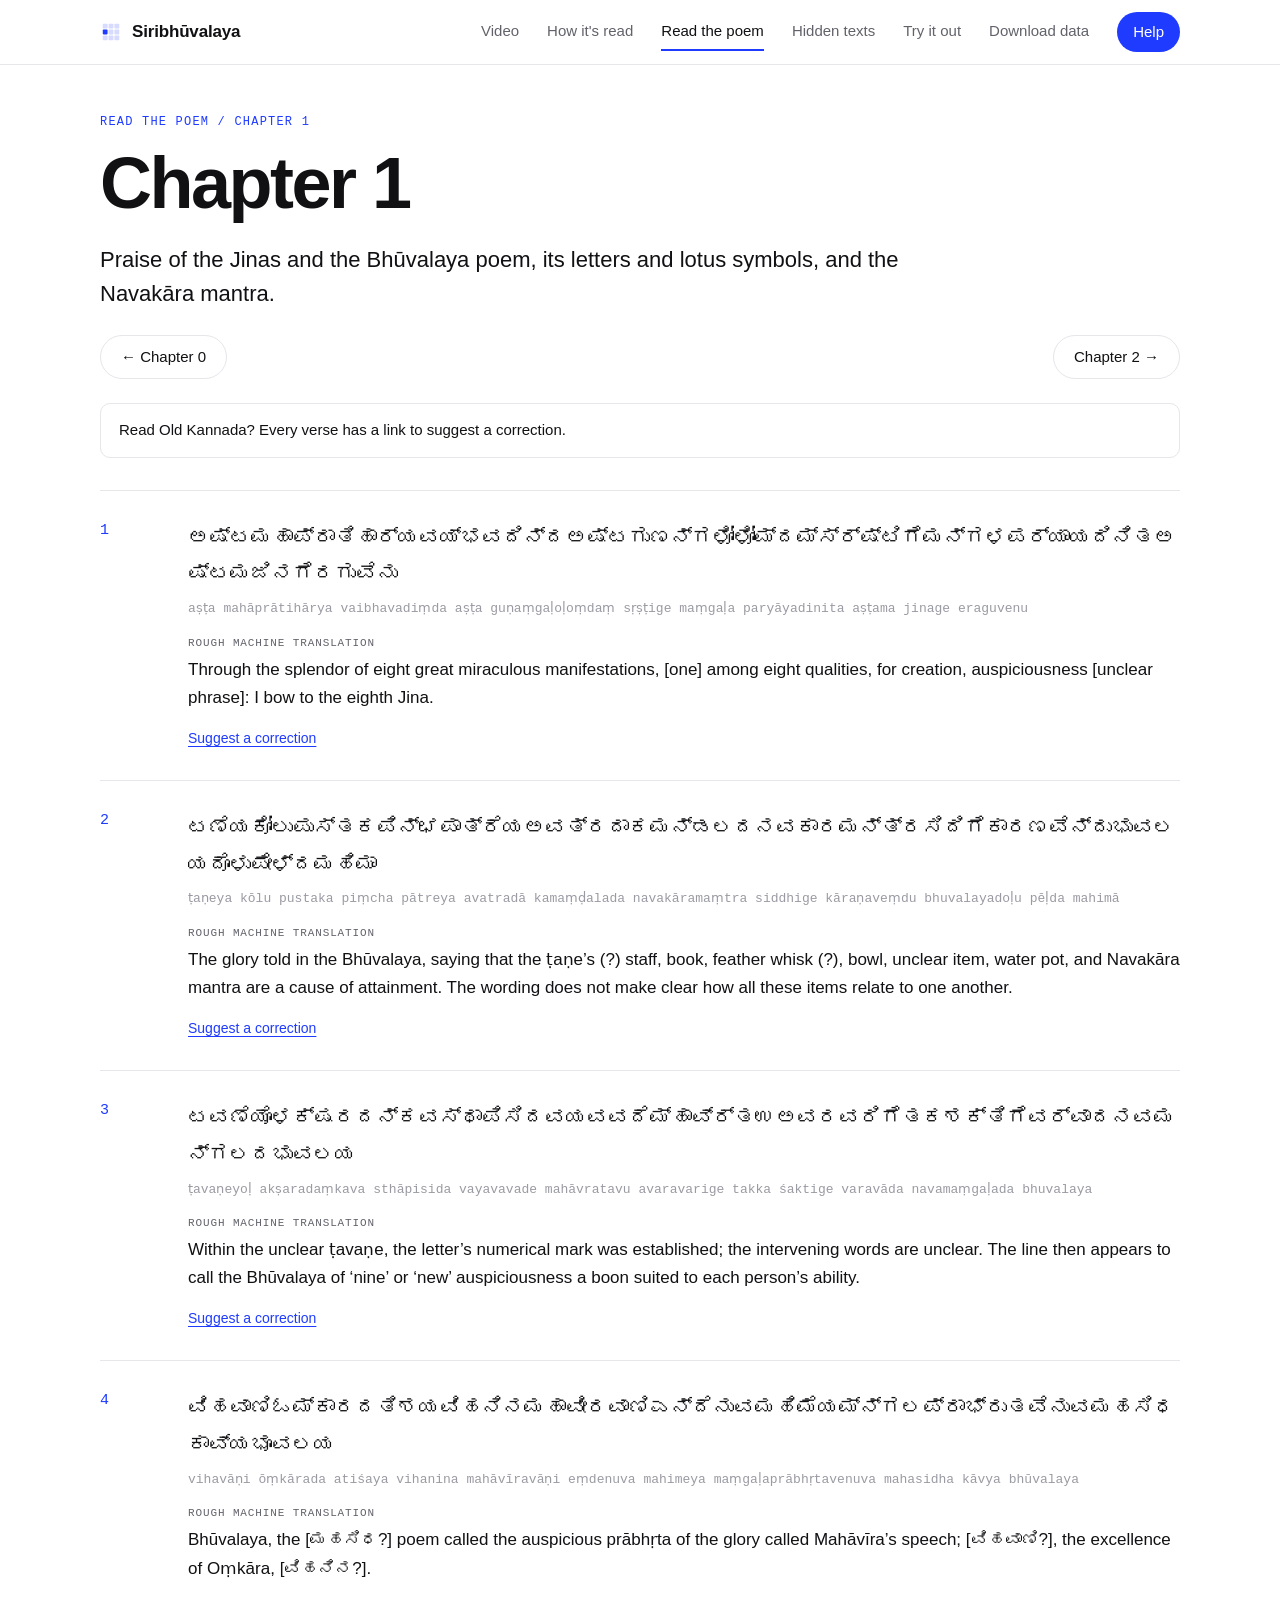
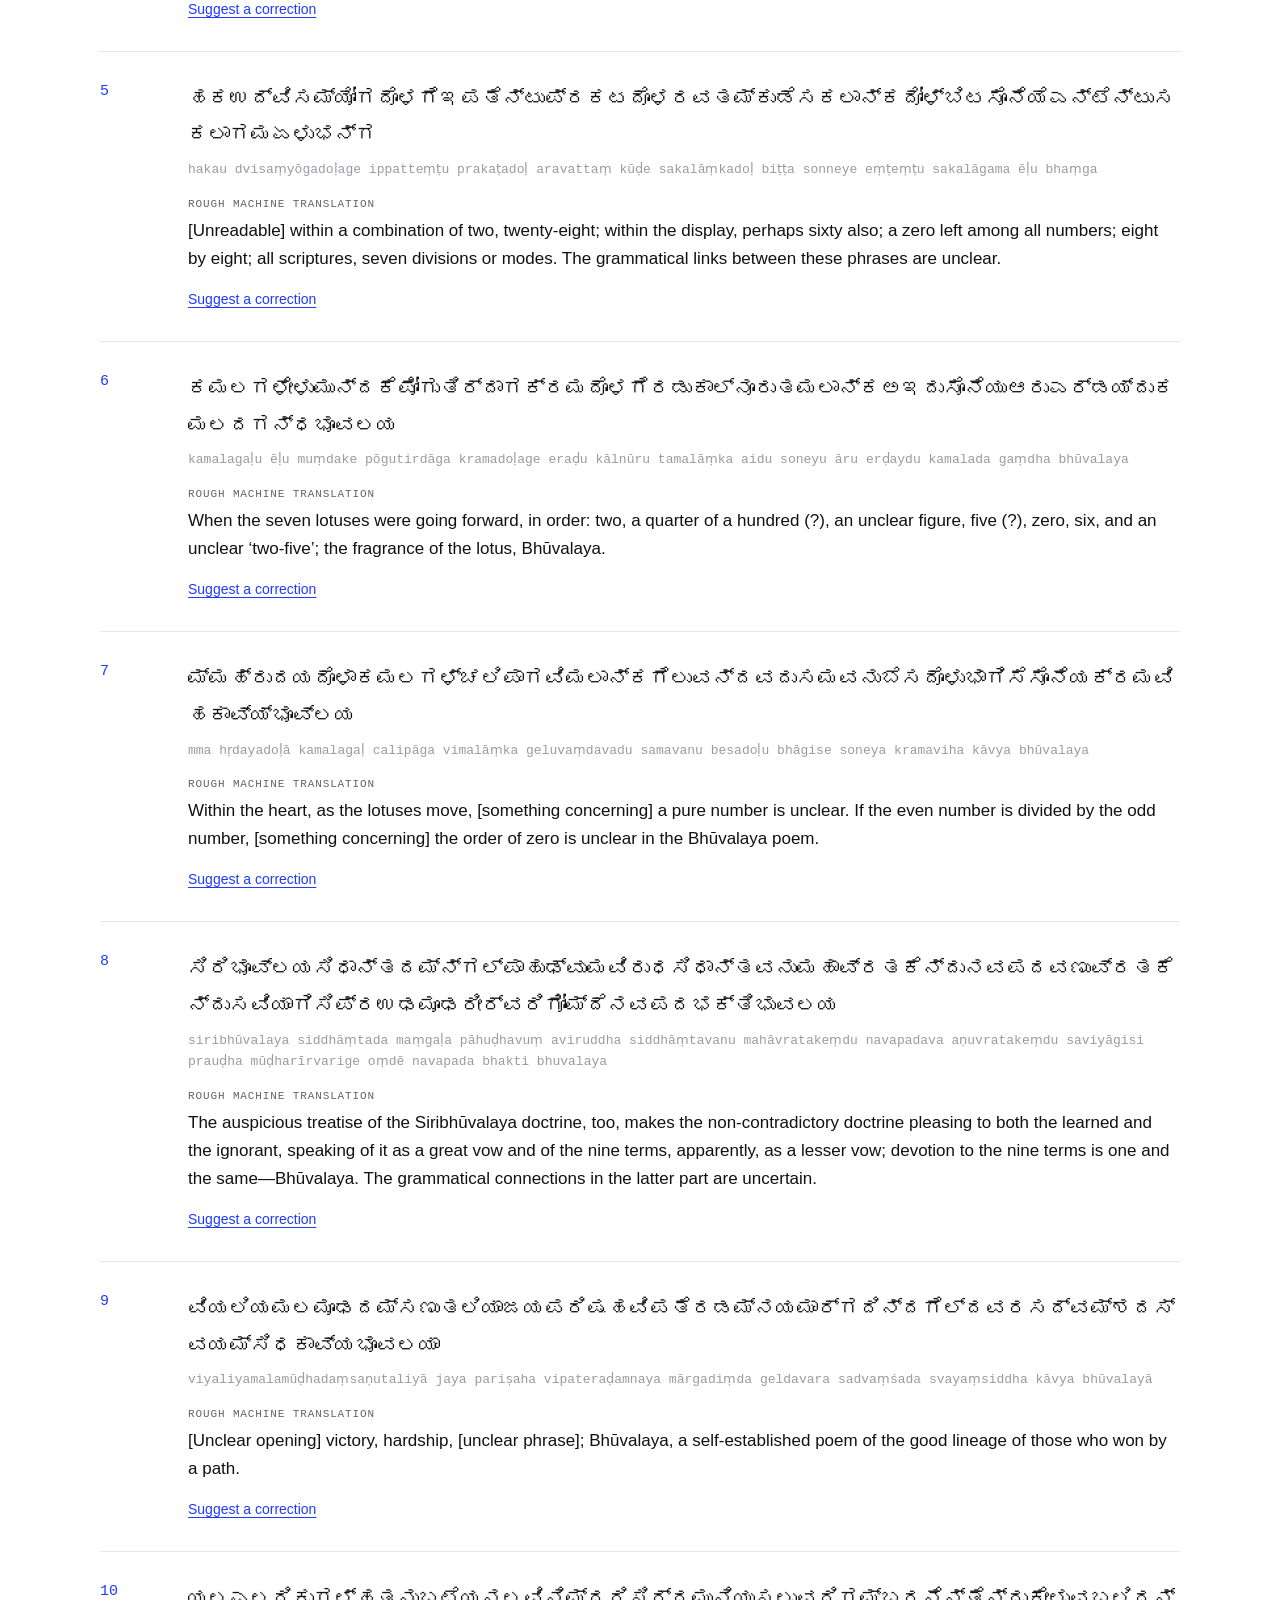
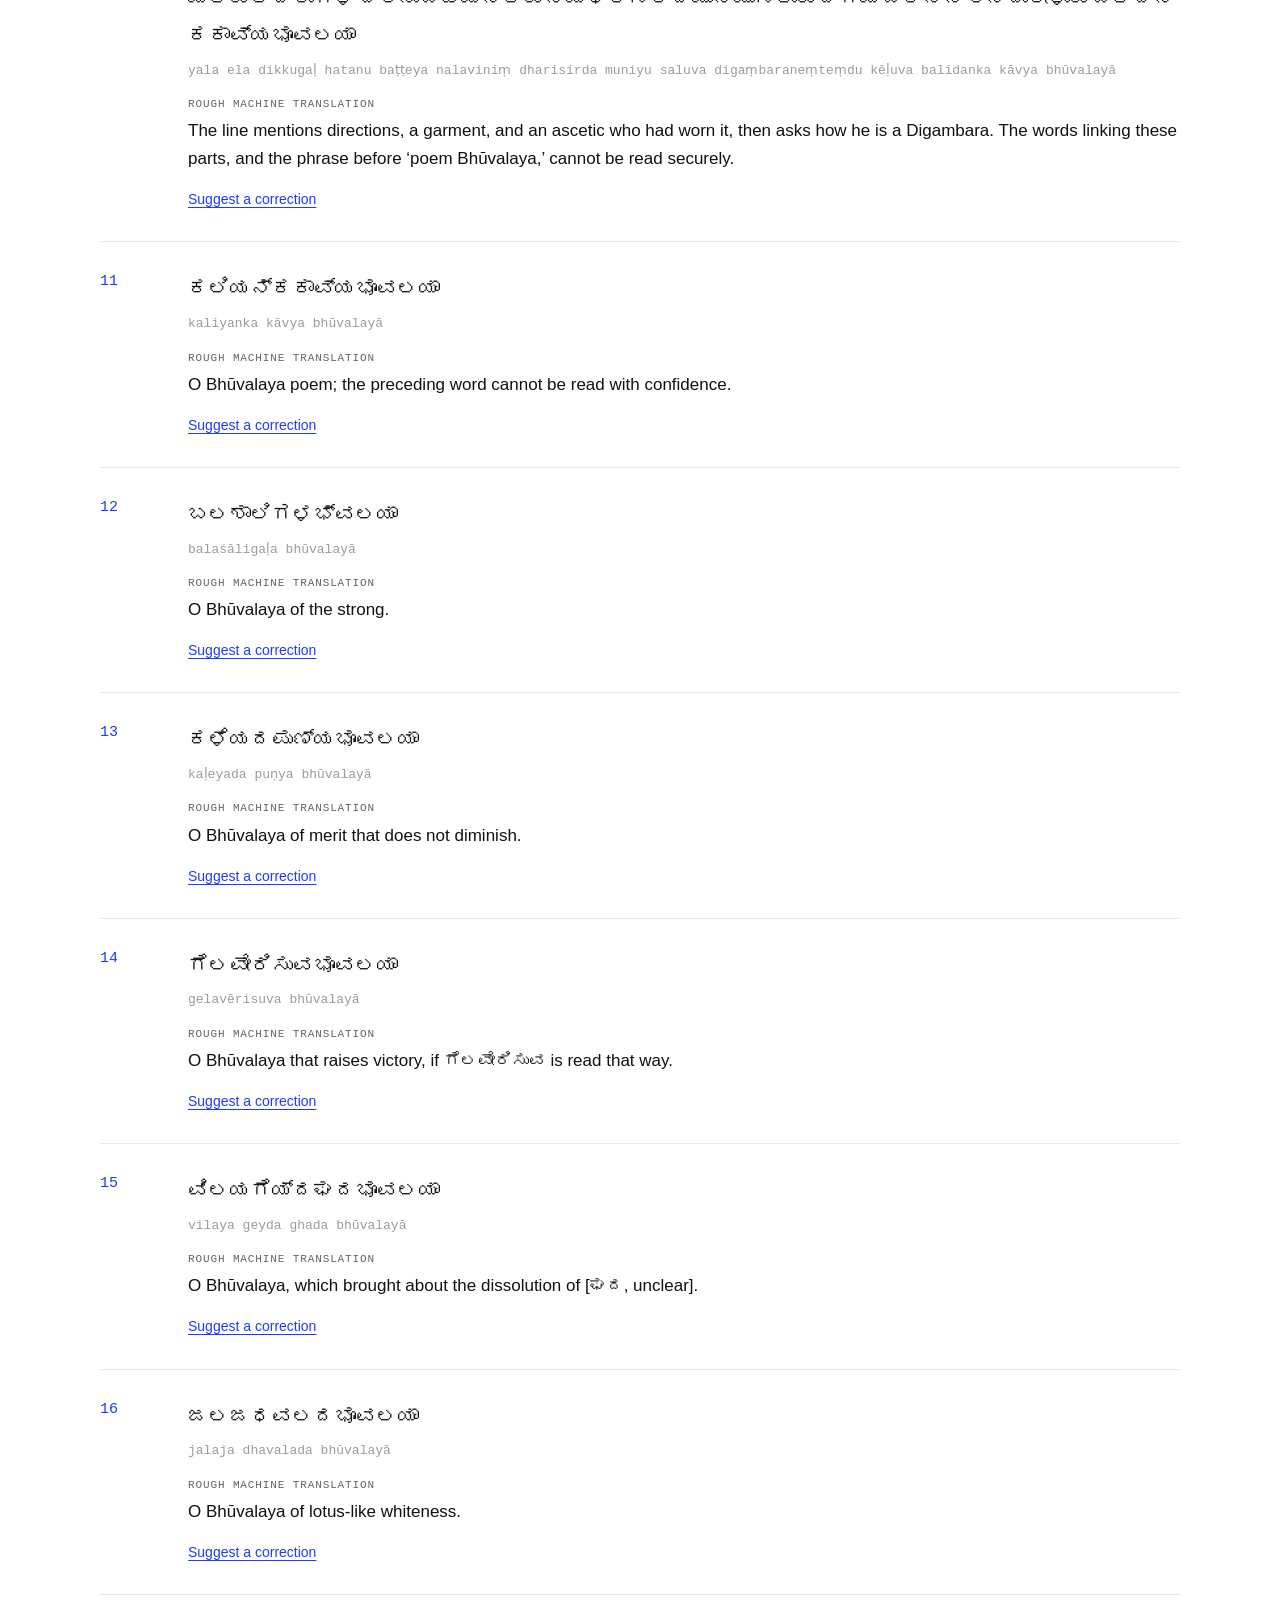
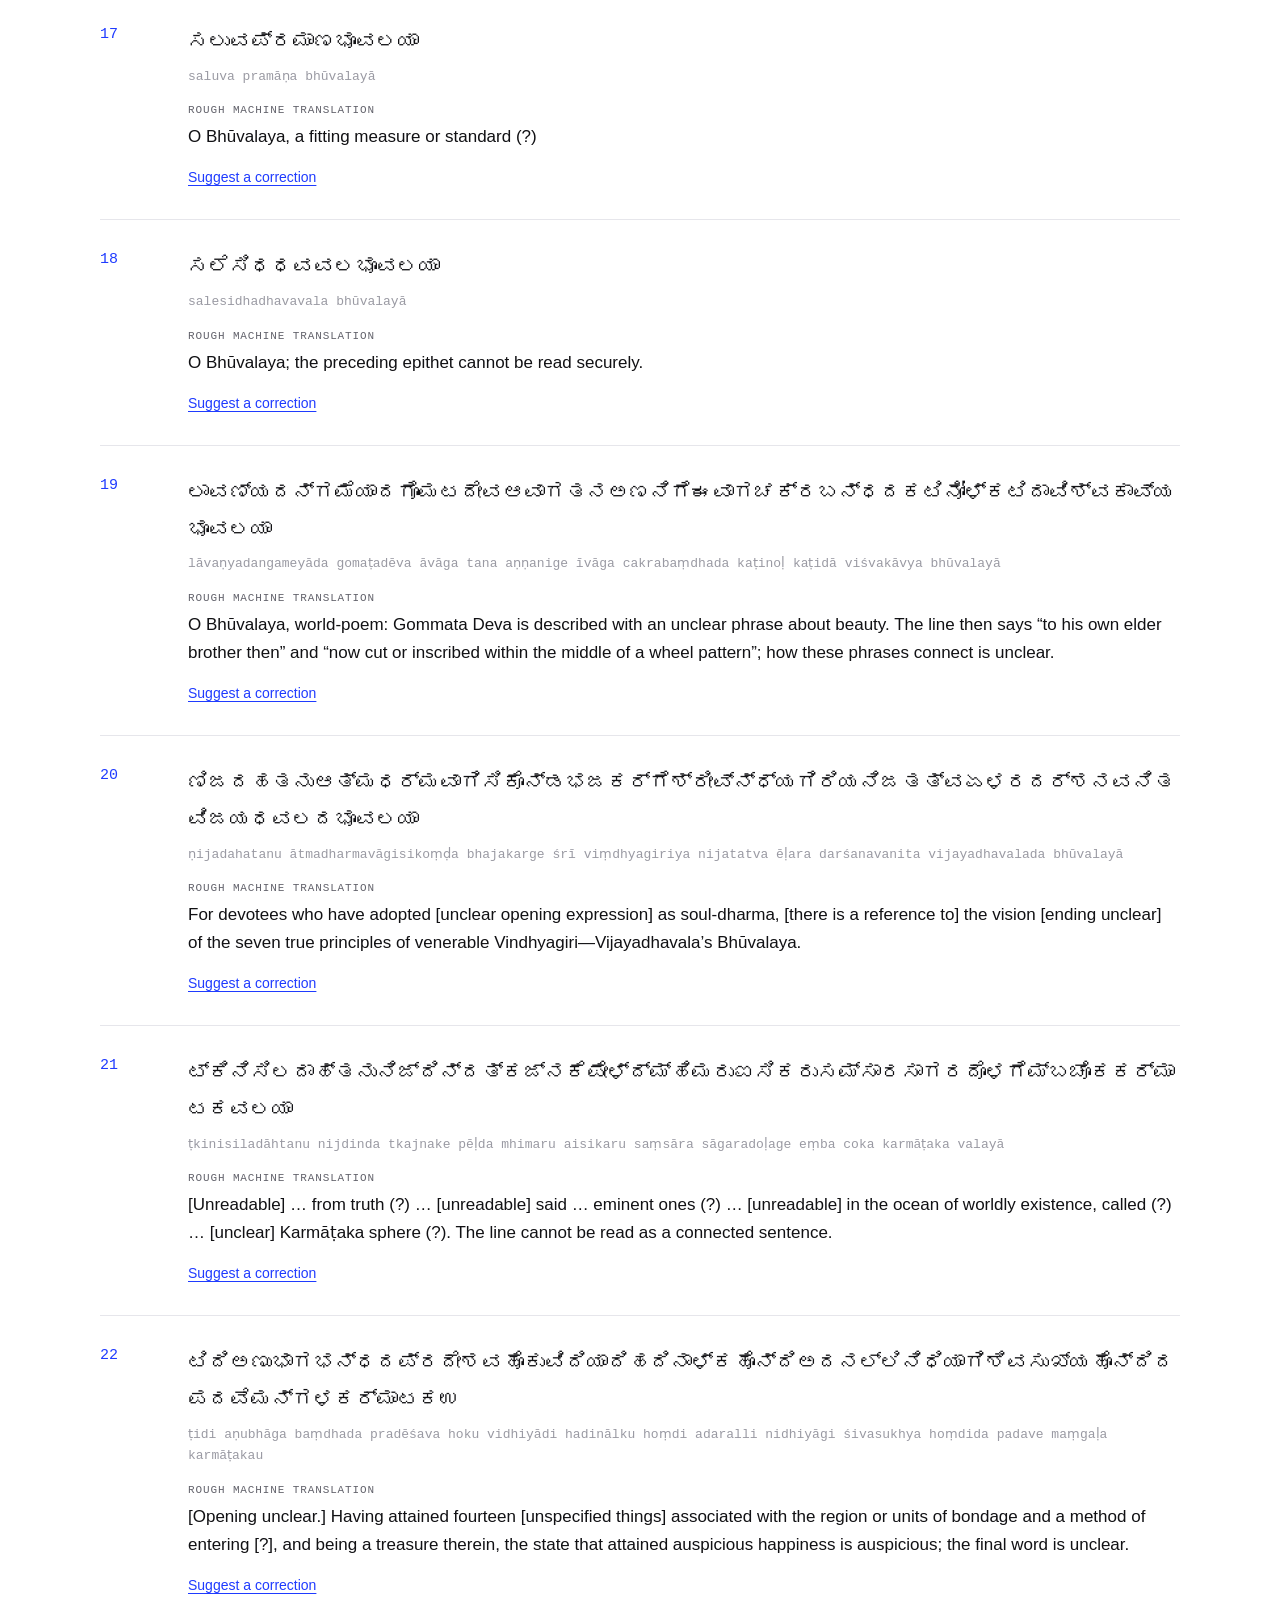
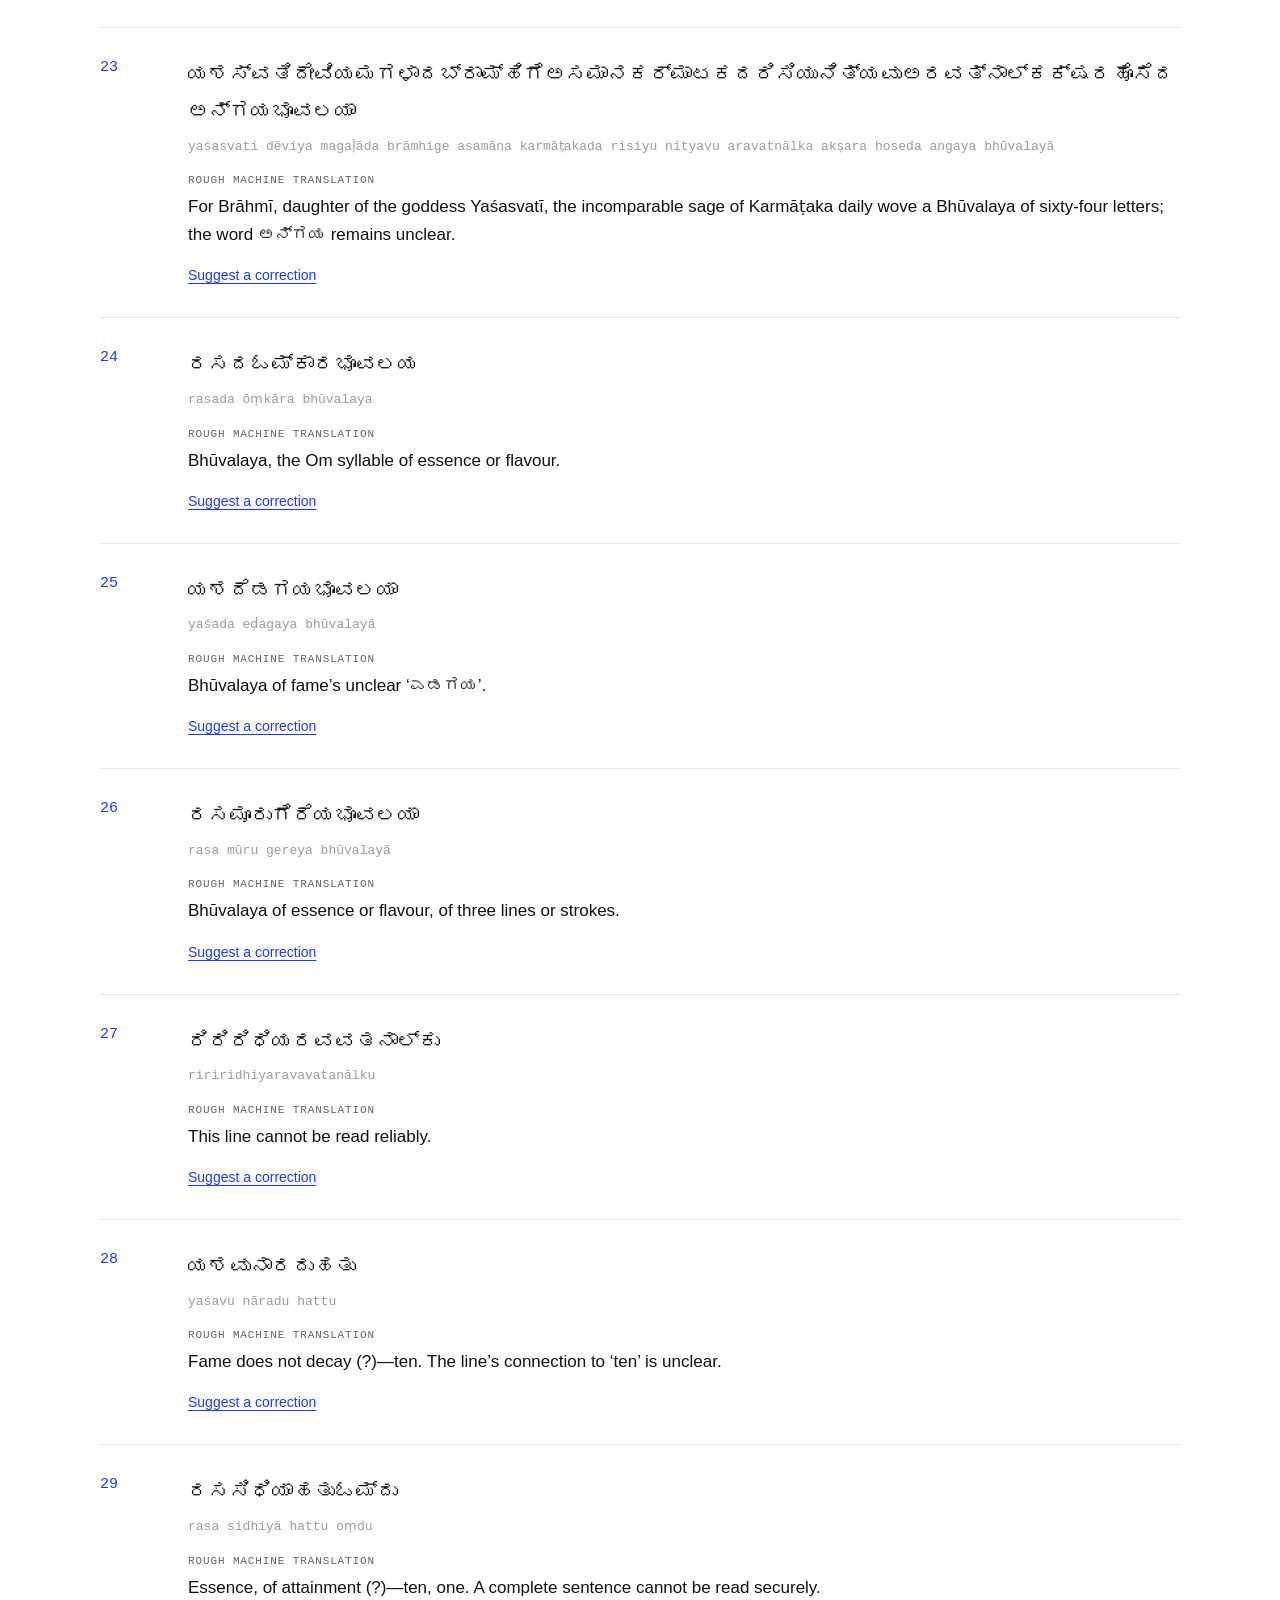
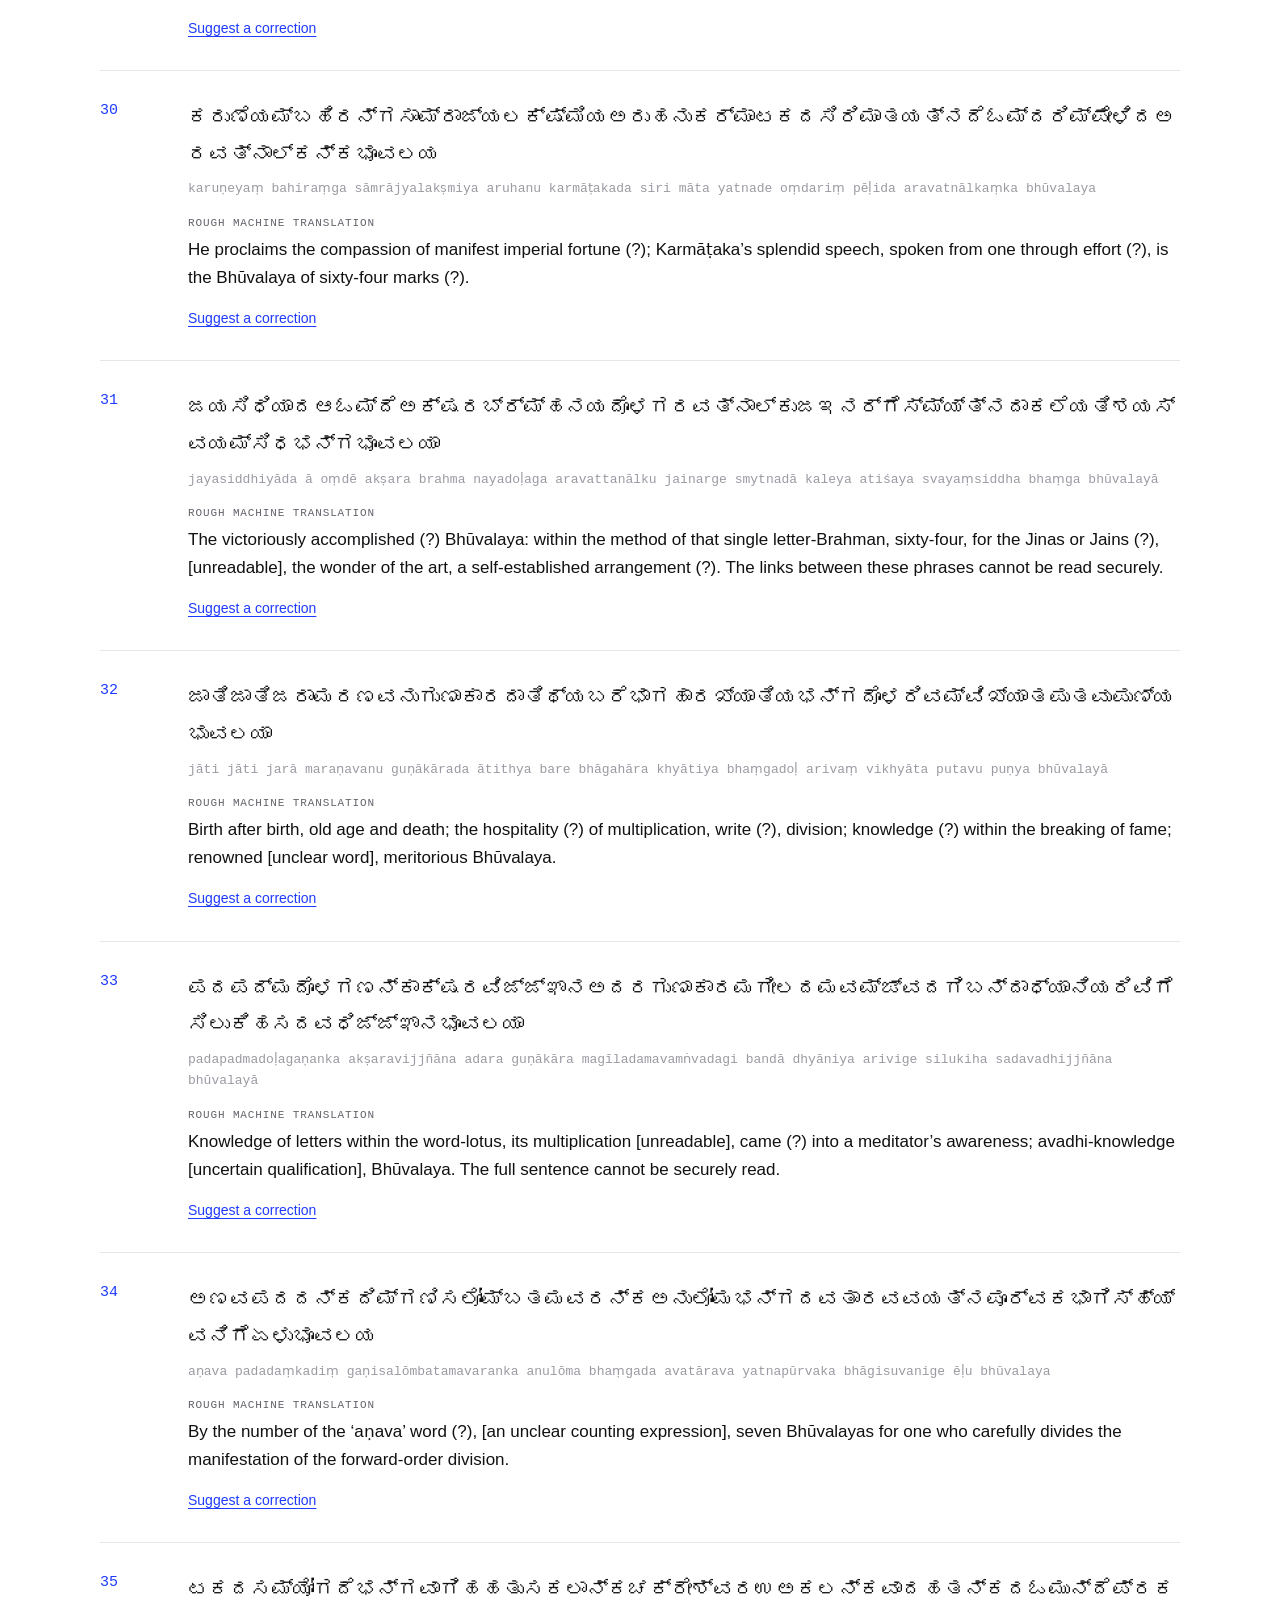
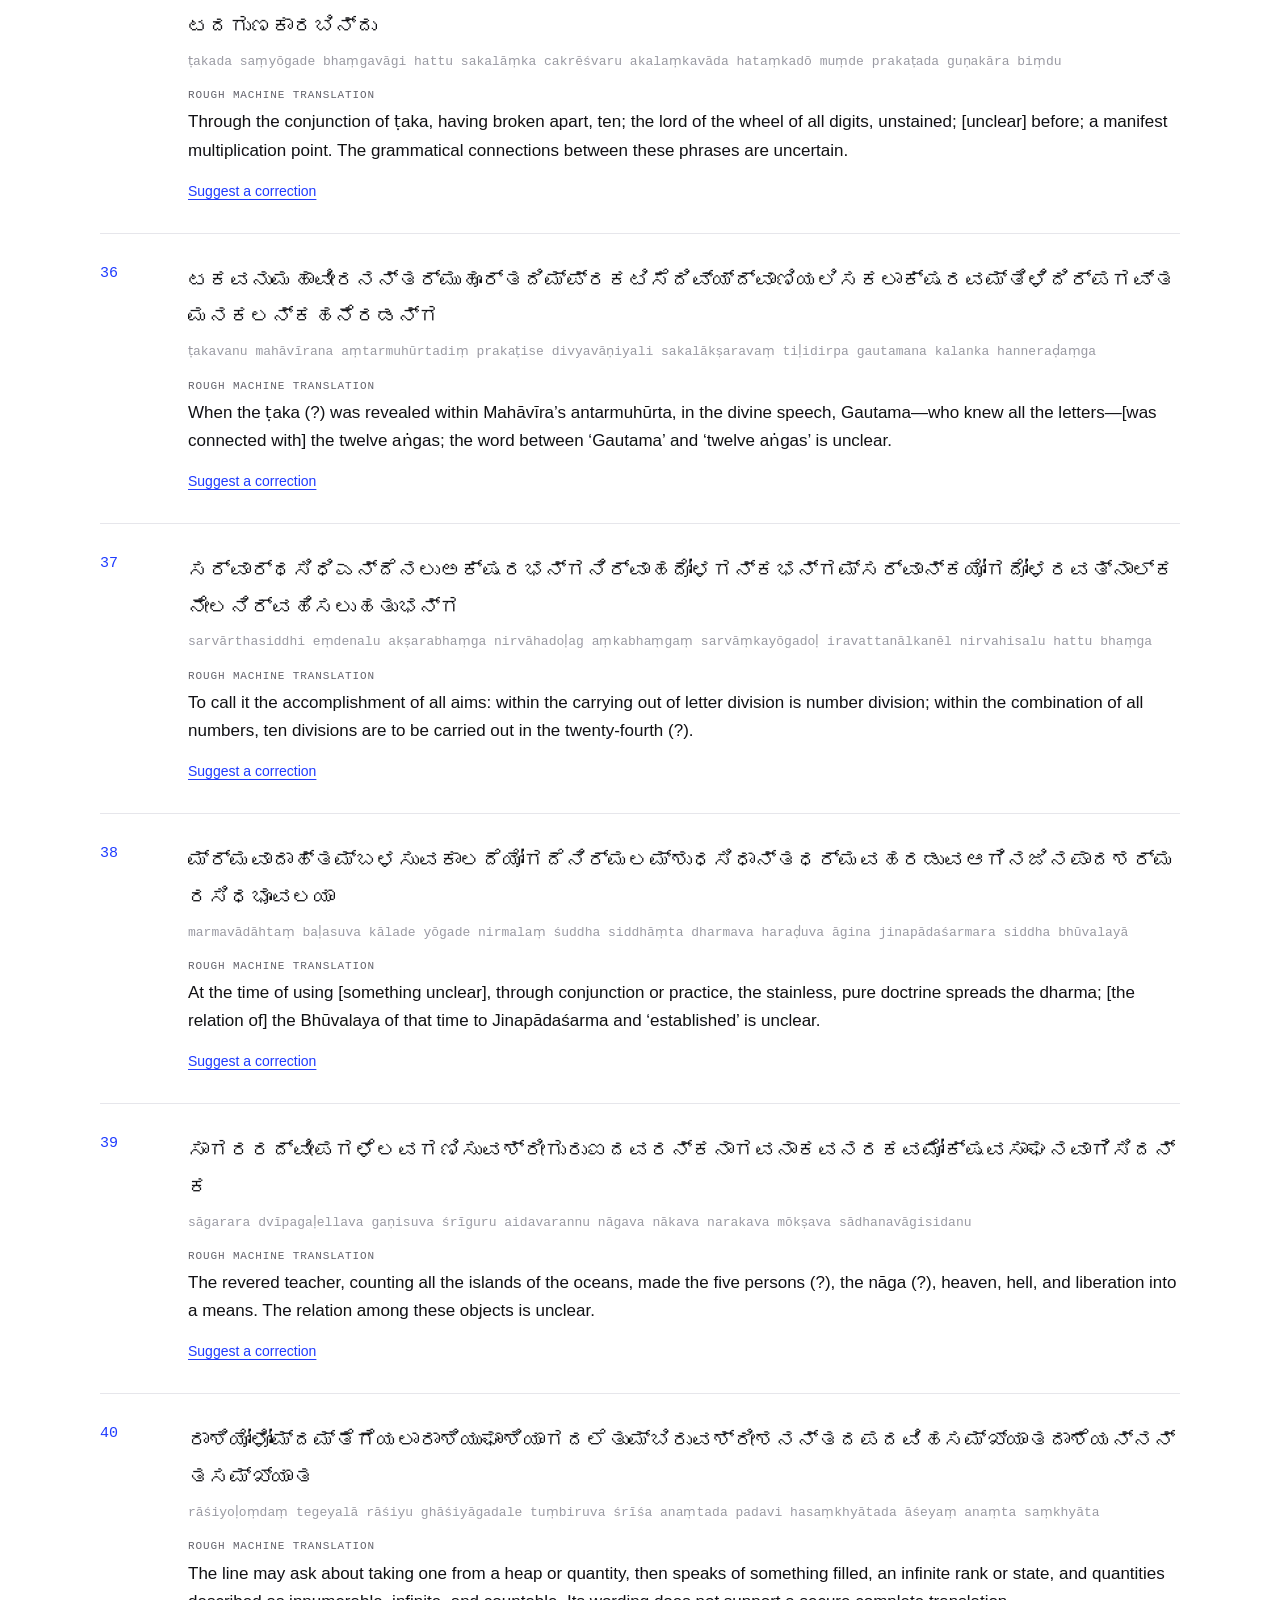
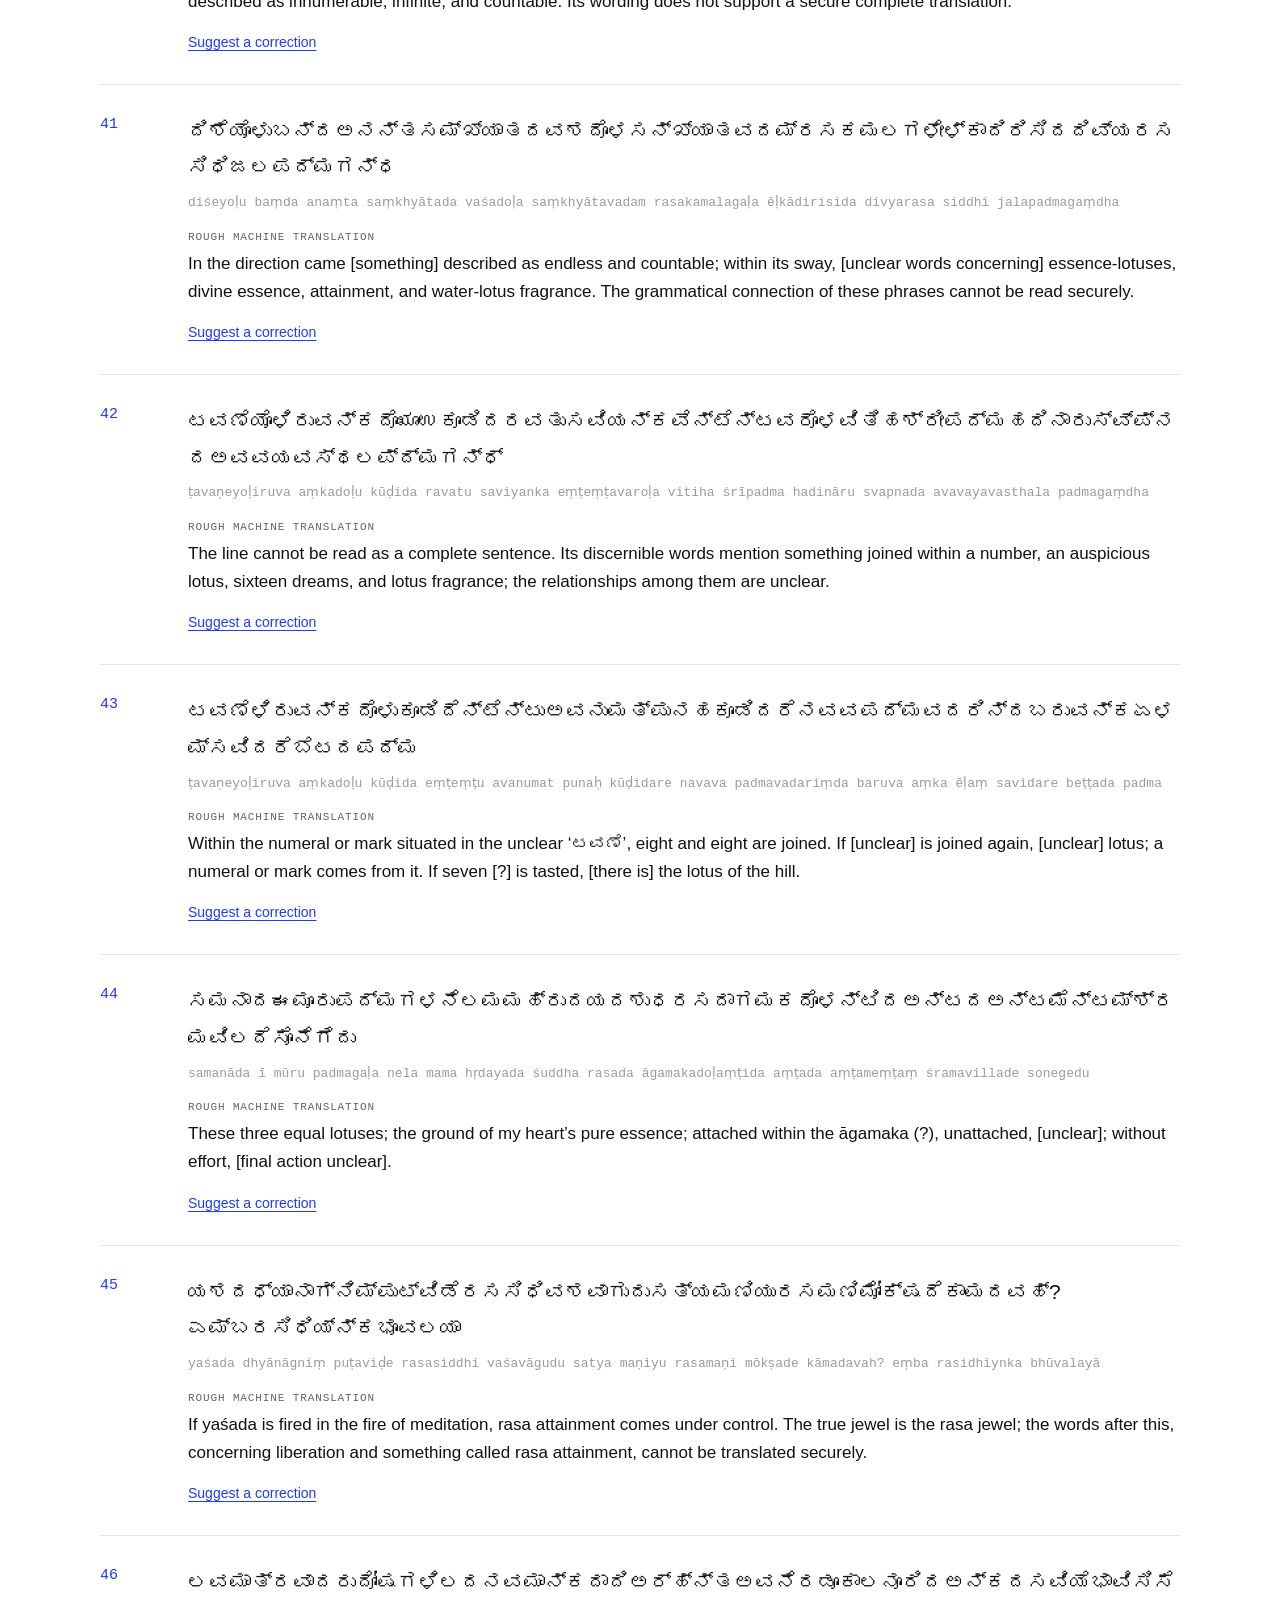
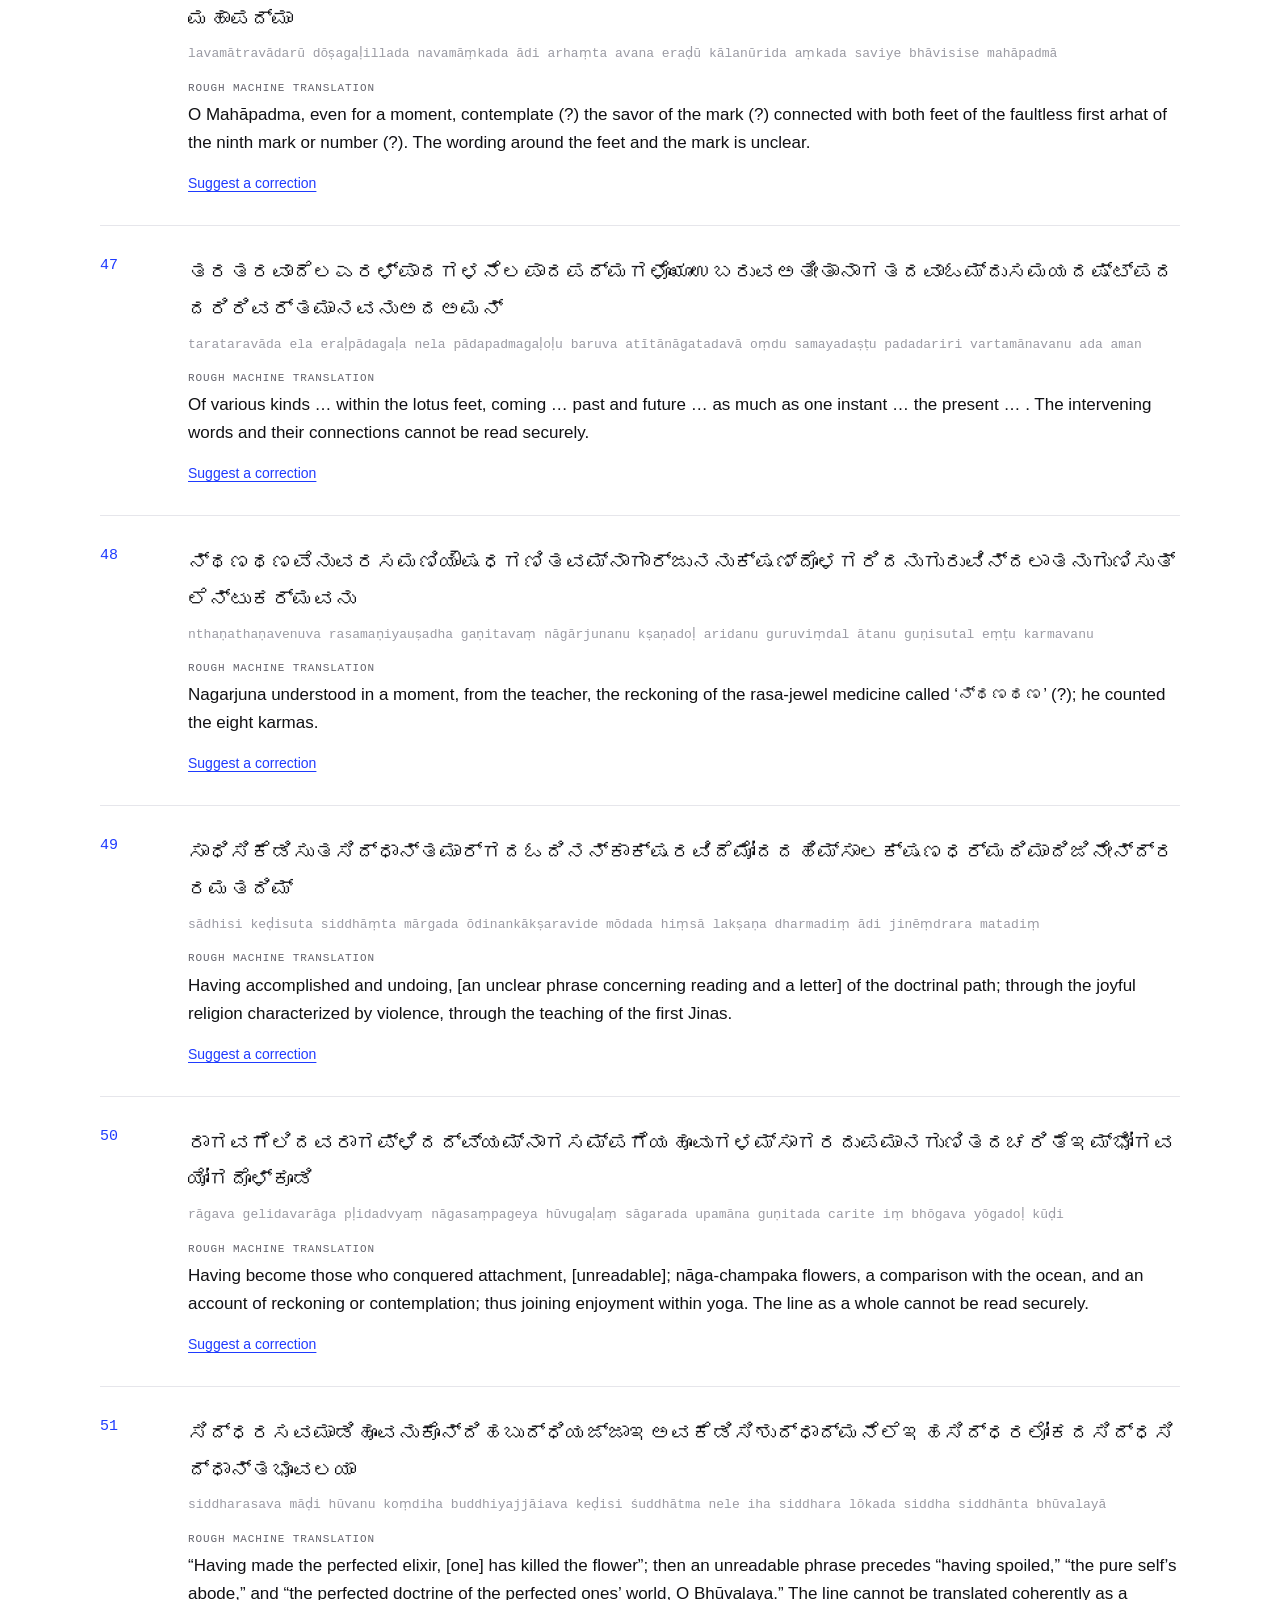
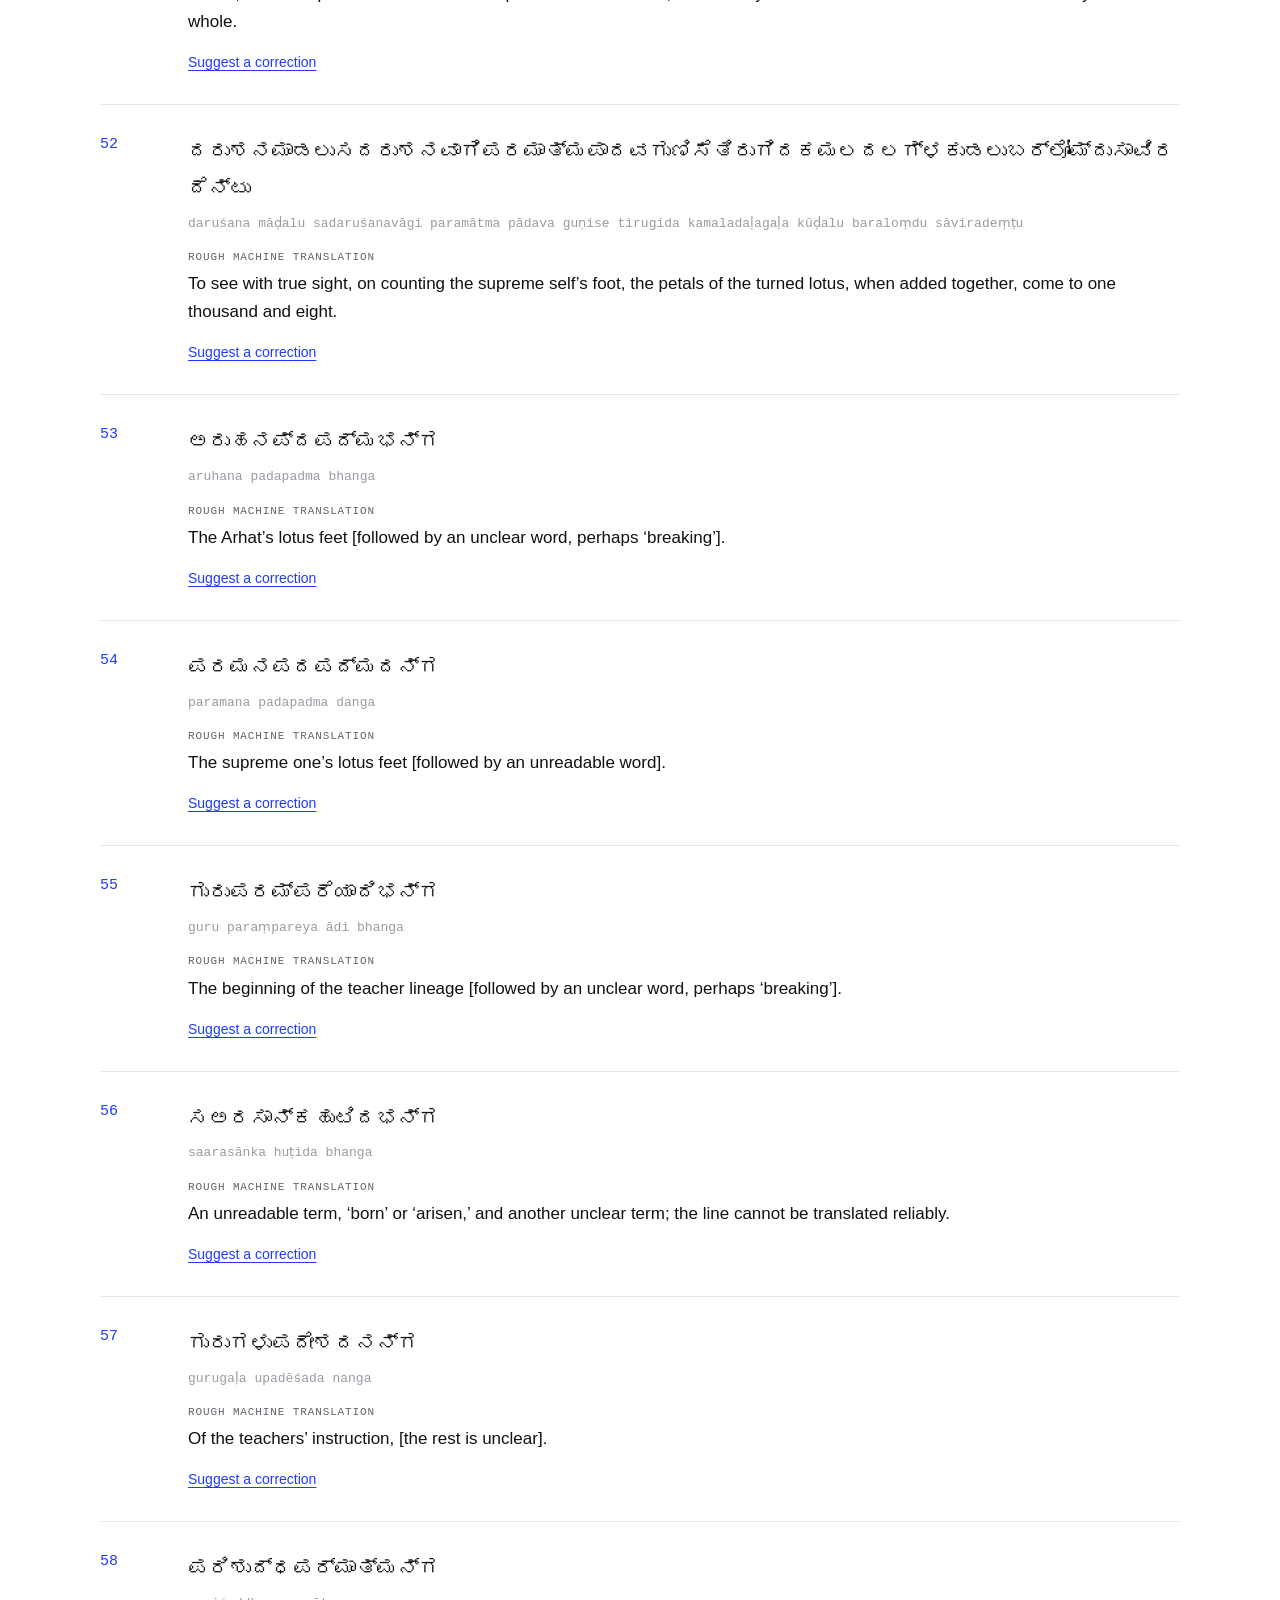
==== site/chapter.html @ bf457d1e "Site: YouTube channel and X links in footer Co-Authored-By: Claude Opus 5.5 <noreply@anthropic.com>" ====
<!doctype html>
<html lang="en">
<head>
<meta charset="utf-8"><meta http-equiv="Content-Security-Policy" content="default-src 'self'; script-src 'self' 'unsafe-inline' https://gc.zgo.at; style-src 'self' 'unsafe-inline' https://fonts.googleapis.com; font-src https://fonts.gstatic.com; img-src 'self' data: https://i.ytimg.com https://siribhoovalaya.goatcounter.com; media-src 'self'; frame-src https://www.youtube-nocookie.com; connect-src 'self' https://siribhoovalaya.goatcounter.com; object-src 'none'; base-uri 'self'; form-action 'none'"><meta name="referrer" content="strict-origin-when-cross-origin">
<meta name="viewport" content="width=device-width,initial-scale=1,viewport-fit=cover">
<title>Chapter · Siribhūvalaya</title>
<link rel="icon" href="favicon.svg" type="image/svg+xml"><link rel="icon" href="favicon.ico" sizes="any">
<link rel="stylesheet" href="https://fonts.googleapis.com/css2?family=Archivo:wght@400;500;600;700&family=IBM+Plex+Mono:wght@400;500&family=Noto+Sans+Kannada:wght@400;500;600&display=swap">
<link rel="stylesheet" href="style.css?v=6">
<style>
.top{padding-block:48px 24px}
.pager{display:flex;justify-content:space-between;gap:12px;margin-top:24px}
.signbar{display:flex;gap:12px;align-items:center;flex-wrap:wrap;padding:14px 18px;border:1px solid var(--line);border-radius:10px;margin:24px 0 8px;font-size:15px}
.signbar .btn{margin-left:auto}
.verses{border-top:1px solid var(--line)}
.v{display:grid;grid-template-columns:64px minmax(0,1fr);gap:24px;padding:28px 0;border-bottom:1px solid var(--line)}
.v .n{font-family:var(--mono);font-size:15px;color:var(--accent)}
.v .kn{font-size:21px;line-height:1.75;word-break:break-word}
.v .ro{font-family:var(--mono);font-size:13px;color:var(--faint);margin-top:6px;word-break:break-word}
.tr{margin-top:14px}
.tr .tag{font-family:var(--mono);font-size:11px;letter-spacing:.08em;text-transform:uppercase;color:var(--muted);display:block;margin-bottom:4px}
.tr.best{padding:14px 16px;background:var(--accent-soft);border-radius:8px}
.tr.best .tag{color:var(--accent)}
.sug{display:grid;gap:10px;margin-top:14px}
.s{display:grid;grid-template-columns:minmax(0,1fr) auto;gap:14px;align-items:start;padding:12px 14px;border:1px solid var(--line);border-radius:8px;font-size:15px}
.s .meta{font-family:var(--mono);font-size:12px;color:var(--muted);margin-top:6px}
.s .acts{display:flex;gap:6px;flex-wrap:wrap}
.s .btn{min-height:34px;padding:0 12px;font-size:13px}
.s .btn.on{background:var(--accent);color:var(--on-accent);border-color:var(--accent)}
.add{margin-top:12px}
.add textarea{width:100%;font:inherit;font-size:15px;padding:10px 12px;border:1px solid var(--line);border-radius:8px;background:var(--bg);color:var(--fg);min-height:84px;resize:vertical}
.add .row{display:flex;gap:8px;align-items:center;margin-top:8px;flex-wrap:wrap}
.add .msg{font-size:13px;color:var(--muted)}
.linkbtn{font:inherit;font-size:14px;color:var(--accent);background:none;border:0;padding:0;cursor:pointer;text-decoration:underline;text-underline-offset:3px}
@media (max-width:640px){.v{grid-template-columns:1fr;gap:6px}.s{grid-template-columns:1fr}}
</style>
</head>
<body>
<main>
  <div class="frame top">
    <p class="eyebrow"><a href="chapters.html" style="text-decoration:none">Read the poem</a> / Chapter <span id="crumb"></span></p>
    <h1 id="title">Chapter</h1>
    <p class="lede" id="summary" style="max-width:820px"></p>
    <div class="pager"><a class="btn" id="prev" href="#">← Chapter</a><a class="btn" id="next" href="#">Chapter →</a></div>
    <div class="signbar" id="signbar"></div>
  </div>
  <div class="frame"><div class="verses" id="verses"><p class="muted" style="padding-top:24px">Loading verses…</p></div></div>
</main>
<script src="layout.js?v=8"></script>
<script>
const c = Math.min(59, Math.max(1, parseInt(new URLSearchParams(location.search).get('c'), 10) || 1));
const FILE = c <= 8 ? '1_8' : c <= 20 ? '9_20' : c <= 33 ? '21_33' : c <= 46 ? '34_46' : '47_59';
const $ = id => document.getElementById(id);
document.title = 'Chapter ' + c + ' · Siribhūvalaya';
$('title').textContent = 'Chapter ' + c; $('crumb').textContent = c;
$('prev').href = 'chapter.html?c=' + (c - 1); $('prev').textContent = '← Chapter ' + (c - 1);
$('next').href = 'chapter.html?c=' + (c + 1); $('next').textContent = 'Chapter ' + (c + 1) + ' →';
if (c === 1) $('prev').hidden = true; if (c === 59) $('next').hidden = true;
fetch('data/chapters.json').then(r => r.json()).then(C => { $('summary').textContent = C[c - 1].s; });

// Corrections are suggested as GitHub issues (a form with the chapter, verse and current text filled in).
const REPO = window.SITE_REPO || 'https://github.com/snrahulsn/siribhoovalaya';
const issue = v => REPO + '/issues/new?' + new URLSearchParams({template: 'correction.yml', title: `Correction: chapter ${c}, verse ${v.n}`,
  where: `${c}.${v.n}`, current: [v.kannada, v.restored || v.words, v.translation].filter(Boolean).join('\n\n').slice(0, 3000)}).toString();
$('signbar').innerHTML = `<span>Read Old Kannada? Every verse has a link to suggest a correction.</span>`;
function render(VERSES) {
  const box = $('verses'); box.textContent = '';
  VERSES.forEach(v => {
    const d = document.createElement('article'); d.className = 'v'; d.id = 'v' + v.n;
    d.innerHTML = `<div class="n"><a href="#v${v.n}" title="Link to this verse" style="text-decoration:none">${v.n}</a></div><div>
      <div class="kn"></div><div class="ro"></div>
      <div class="tr"><span class="tag">Rough machine translation</span><div class="mt"></div></div>
      <div class="add"><a class="linkbtn" target="_blank" rel="noopener">Suggest a correction</a></div></div>`;
    d.querySelector('.kn').textContent = v.kannada || ''; d.querySelector('.ro').textContent = v.restored || v.words || '';
    d.querySelector('.mt').textContent = v.translation || '';
    d.querySelector('.add a').href = issue(v);
    if (v.corrected_by && v.corrected_by.length) { const c = document.createElement('span'); c.className = 'small muted'; c.textContent = ' · Corrected by ' + v.corrected_by.map(u => '@' + u).join(', '); d.querySelector('.add').appendChild(c); }
    box.appendChild(d);
  });
  if (location.hash) { const t = document.getElementById(decodeURIComponent(location.hash.slice(1))); if (t) t.scrollIntoView(); }
}
fetch('data/verses_' + FILE + '.json').then(r => r.json()).then(V => render(V.filter(v => v.chapter === c)));
</script>
</body>
</html>
---- site/style.css ----
/* Siribhūvalaya — one quiet archival system: white page, ink text, one blue; a 12-column frame of 1120px */
:root{
  --bg:#ffffff; --fg:#111114; --muted:#62626b; --faint:#9a9aa3; --line:#e6e6eb; --tile:#f4f4f7;
  --accent:#1f3bff; --accent-soft:#eaedff; --on-accent:#ffffff;
  --sans:"Archivo","Helvetica Neue",Arial,sans-serif; --mono:"IBM Plex Mono",ui-monospace,Menlo,monospace; --kn:"Noto Sans Kannada","Archivo",sans-serif;
  --w:1120px; --gut:max(20px,env(safe-area-inset-left,0px));
}
@media (prefers-color-scheme:dark){:root:not([data-theme="light"]){--bg:#0f0f12;--fg:#ececf0;--muted:#a2a2ac;--faint:#6f6f78;--line:#25252c;--tile:#18181d;--accent:#8396ff;--accent-soft:#1c2148;--on-accent:#0f0f12;color-scheme:dark}}
:root[data-theme="dark"]{--bg:#0f0f12;--fg:#ececf0;--muted:#a2a2ac;--faint:#6f6f78;--line:#25252c;--tile:#18181d;--accent:#8396ff;--accent-soft:#1c2148;--on-accent:#0f0f12;color-scheme:dark}

*{box-sizing:border-box}
html{scroll-behavior:smooth}
body{margin:0;background:var(--bg);color:var(--fg);font-family:var(--sans);font-size:17px;line-height:1.65;-webkit-font-smoothing:antialiased}
a{color:var(--accent);text-underline-offset:3px}
img,video{max-width:100%;display:block}
.frame{max-width:var(--w);margin:0 auto;padding-left:var(--gut);padding-right:max(20px,env(safe-area-inset-right,0px))}

/* header */
.site-head{position:sticky;top:env(safe-area-inset-top,0px);z-index:10;background:var(--bg);border-bottom:1px solid var(--line)}
.site-head .frame{display:flex;align-items:center;justify-content:space-between;gap:24px;height:64px}
.logo{display:flex;align-items:center;gap:10px;color:var(--fg);text-decoration:none;font-weight:700;font-size:17px;letter-spacing:-.01em}
.logo img{width:22px;height:22px}
.site-nav{display:flex;gap:28px;font-size:15px}
.site-nav a{white-space:nowrap;color:var(--muted);text-decoration:none;padding:6px 0;border-bottom:2px solid transparent}
.site-nav a:hover{color:var(--fg)}
.site-nav a[aria-current="page"]{color:var(--fg);border-bottom-color:var(--accent)}
.site-nav{align-items:center}
.site-nav a.nav-cta{color:var(--on-accent);background:var(--accent);border:0;border-radius:999px;padding:8px 16px;font-weight:500}
.site-nav a.nav-cta:hover{color:var(--on-accent);opacity:.9}
@media (max-width:900px){.site-head .frame{height:auto;flex-wrap:wrap;padding-block:12px}.site-nav{gap:18px;font-size:14px;flex-wrap:wrap}}

/* type */
.eyebrow{font-family:var(--mono);font-size:12px;letter-spacing:.1em;text-transform:uppercase;color:var(--accent);margin:0 0 14px}
h1{font-size:clamp(40px,6vw,72px);line-height:1;letter-spacing:-.035em;font-weight:700;margin:0 0 24px}
h2{font-size:clamp(26px,3vw,34px);line-height:1.15;letter-spacing:-.02em;font-weight:600;margin:0 0 16px;text-wrap:balance}
h3{font-size:19px;line-height:1.3;font-weight:600;margin:0 0 6px}
p{margin:0 0 14px}
.lede{font-size:clamp(19px,2vw,22px);line-height:1.55;color:var(--fg)}
.muted{color:var(--muted)}
.small{font-size:14px}
.mono{font-family:var(--mono)}
.kn{font-family:var(--kn)}

/* blocks */
.block{padding-block:72px;border-bottom:1px solid var(--line)}
.block:last-of-type{border-bottom:0}
.page-head{padding-block:64px 40px}
.split{display:grid;grid-template-columns:minmax(0,5fr) minmax(0,7fr);gap:56px;align-items:start}
@media (max-width:900px){.split{grid-template-columns:1fr;gap:28px}}
.cards{display:grid;grid-template-columns:repeat(3,minmax(0,1fr));gap:16px}
@media (max-width:820px){.cards{grid-template-columns:1fr}}
.card{display:flex;flex-direction:column;gap:6px;padding:24px;border:1px solid var(--line);border-radius:8px;color:var(--fg);text-decoration:none;transition:border-color .2s}
a.card:hover{border-color:var(--accent)}
.card .go{margin-top:auto;padding-top:12px;color:var(--accent);font-size:15px}

/* buttons */
.btn{font:inherit;font-size:15px;font-weight:500;display:inline-flex;align-items:center;gap:8px;min-height:44px;padding:0 20px;border-radius:999px;border:1px solid var(--line);background:var(--bg);color:var(--fg);text-decoration:none;cursor:pointer}
.btn:hover{border-color:var(--fg)}
.btn.primary{background:var(--accent);border-color:var(--accent);color:var(--on-accent)}
.btn-row{display:flex;gap:10px;flex-wrap:wrap}
:focus-visible{outline:2px solid var(--accent);outline-offset:3px}

/* film */
.player{margin:0}
.facade{position:relative;display:block;width:100%;aspect-ratio:16/9;padding:0;border:1px solid var(--line);border-radius:6px;overflow:hidden;background:var(--bg);cursor:pointer}
.facade img{width:100%;height:100%;object-fit:cover}
.facade .play{position:absolute;left:24px;bottom:24px;display:inline-flex;align-items:center;gap:10px;background:var(--accent);color:var(--on-accent);font-family:var(--sans);font-size:15px;font-weight:600;padding:12px 20px 12px 16px;border-radius:999px}
.player video,.player iframe{width:100%;aspect-ratio:16/9;border:1px solid var(--line);border-radius:6px;background:var(--bg);display:block}
.player figcaption{display:flex;justify-content:space-between;gap:12px;padding-top:12px;font-size:14px;color:var(--muted)}

/* timeline */
.tl{list-style:none;margin:0;padding:0}
.tl li{display:grid;grid-template-columns:140px minmax(0,1fr);gap:24px;padding:18px 0;border-top:1px solid var(--line)}
.tl li:last-child{border-bottom:1px solid var(--line)}
.tl .yr{font-family:var(--mono);font-size:15px;color:var(--accent)}
@media (max-width:560px){.tl li{grid-template-columns:1fr;gap:2px}}

/* chips */
.chips{display:flex;gap:6px;flex-wrap:wrap}
.chip{font-size:12px;line-height:1;padding:6px 10px;border-radius:999px;background:var(--tile);color:var(--muted);white-space:nowrap}
.chip.blue{background:var(--accent-soft);color:var(--accent)}

/* footer */
.site-foot{border-top:1px solid var(--line);padding-block:40px;font-size:14px;color:var(--muted)}
.site-foot .frame{display:flex;justify-content:space-between;gap:24px;flex-wrap:wrap}

.soon{display:inline-flex;align-items:center;min-height:36px;padding:0 14px;border:1px dashed var(--line);border-radius:999px;font-size:14px;color:var(--muted)}
@media (prefers-reduced-motion:reduce){*{transition:none!important;scroll-behavior:auto!important}}
/* Phones: one compact header row; the nav scrolls sideways instead of wrapping, and the header is not sticky. */
@media (max-width:700px){
  .site-head{position:static}
  .site-head .frame{flex-wrap:nowrap;flex-direction:column;align-items:stretch;gap:6px;padding-block:10px}
  .site-nav{flex-wrap:nowrap;overflow-x:auto;gap:16px;font-size:14px;padding-bottom:4px;scrollbar-width:none;-webkit-overflow-scrolling:touch}
  .site-nav::-webkit-scrollbar{display:none}
  .site-nav a.nav-cta{padding:6px 12px}
}
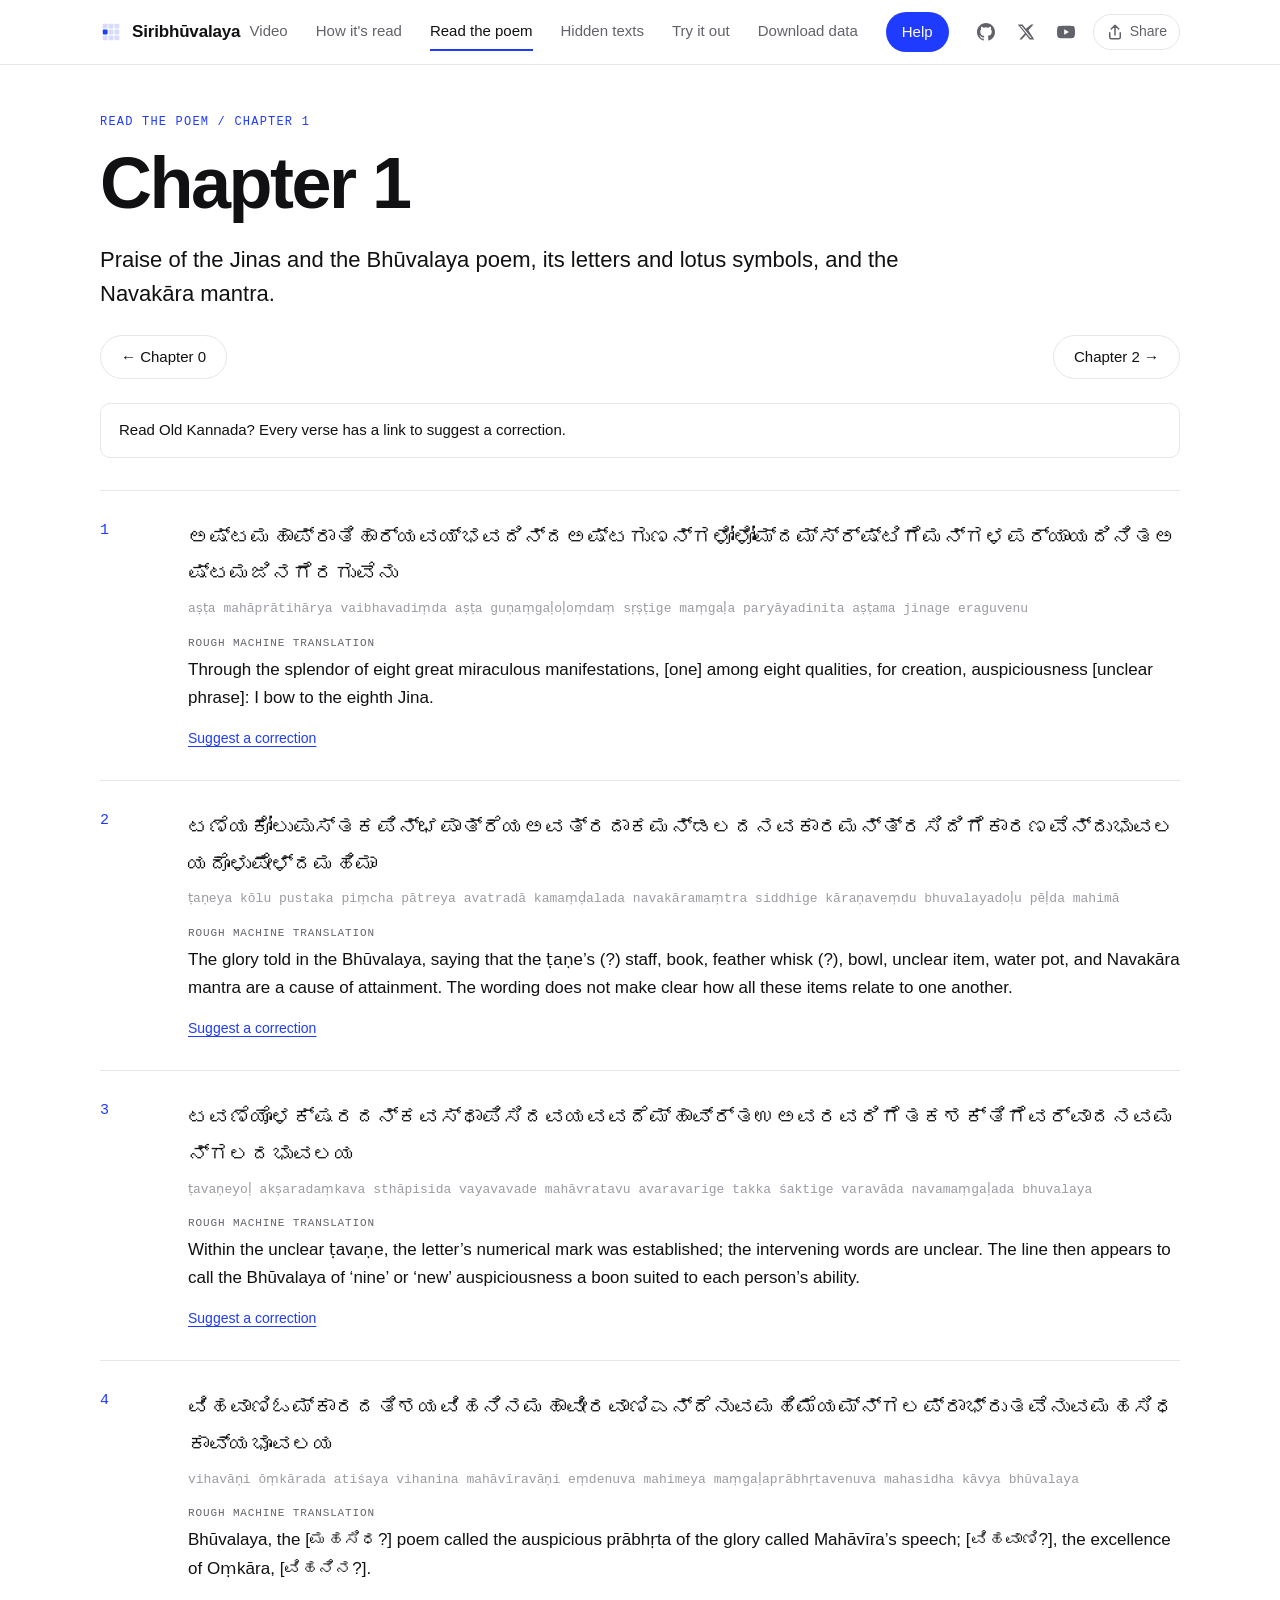
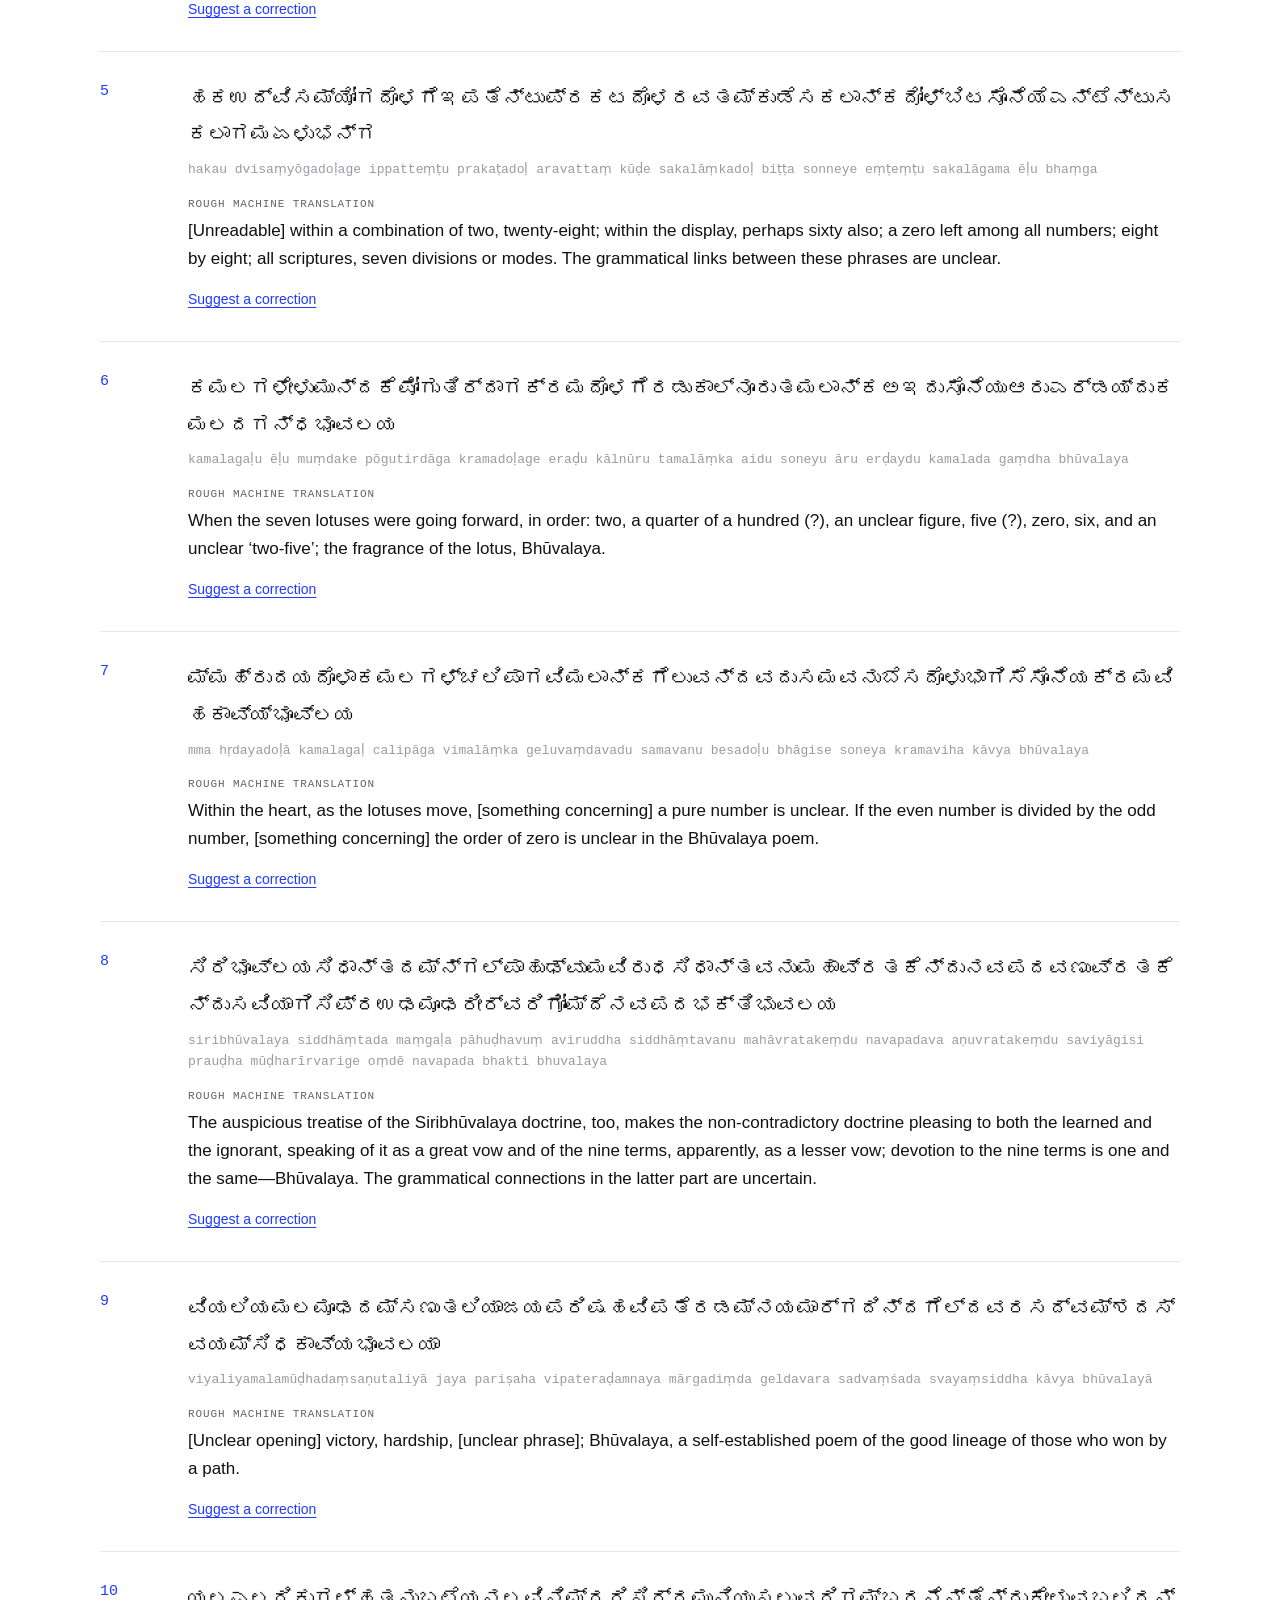
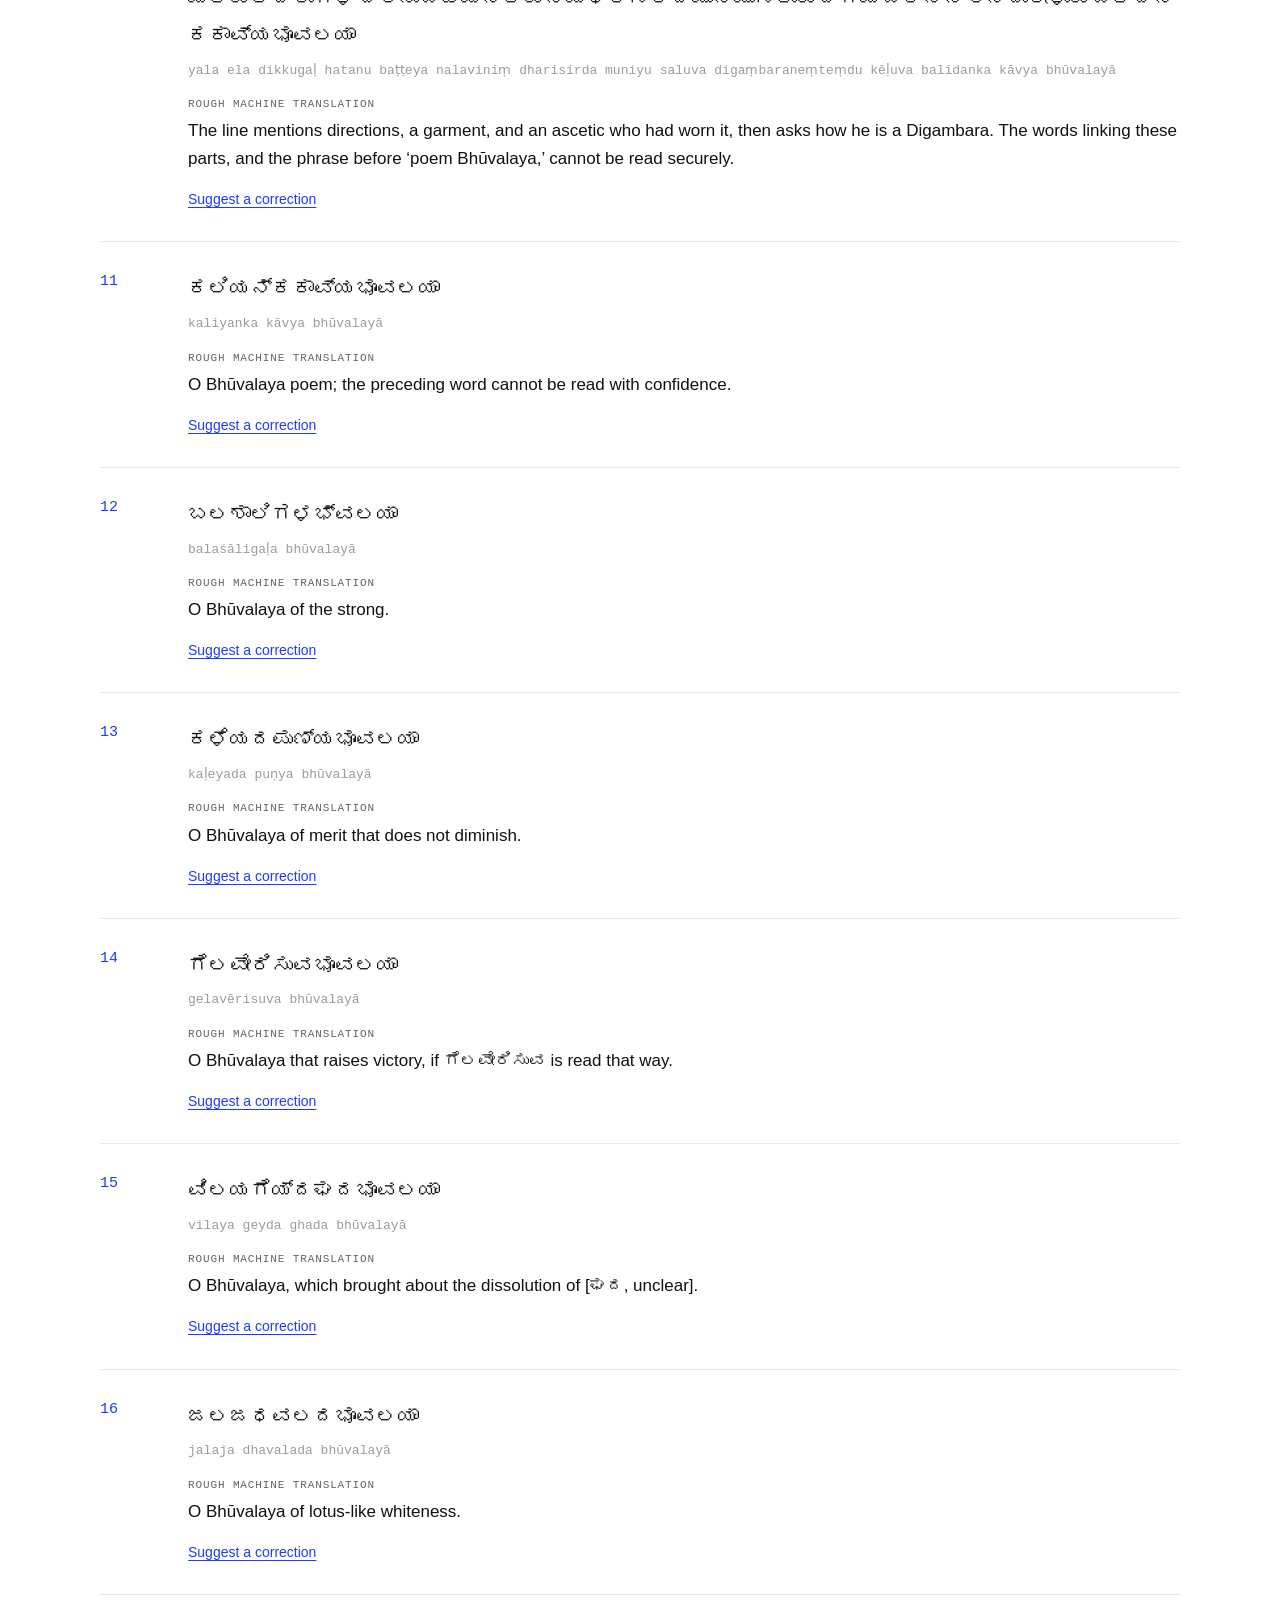
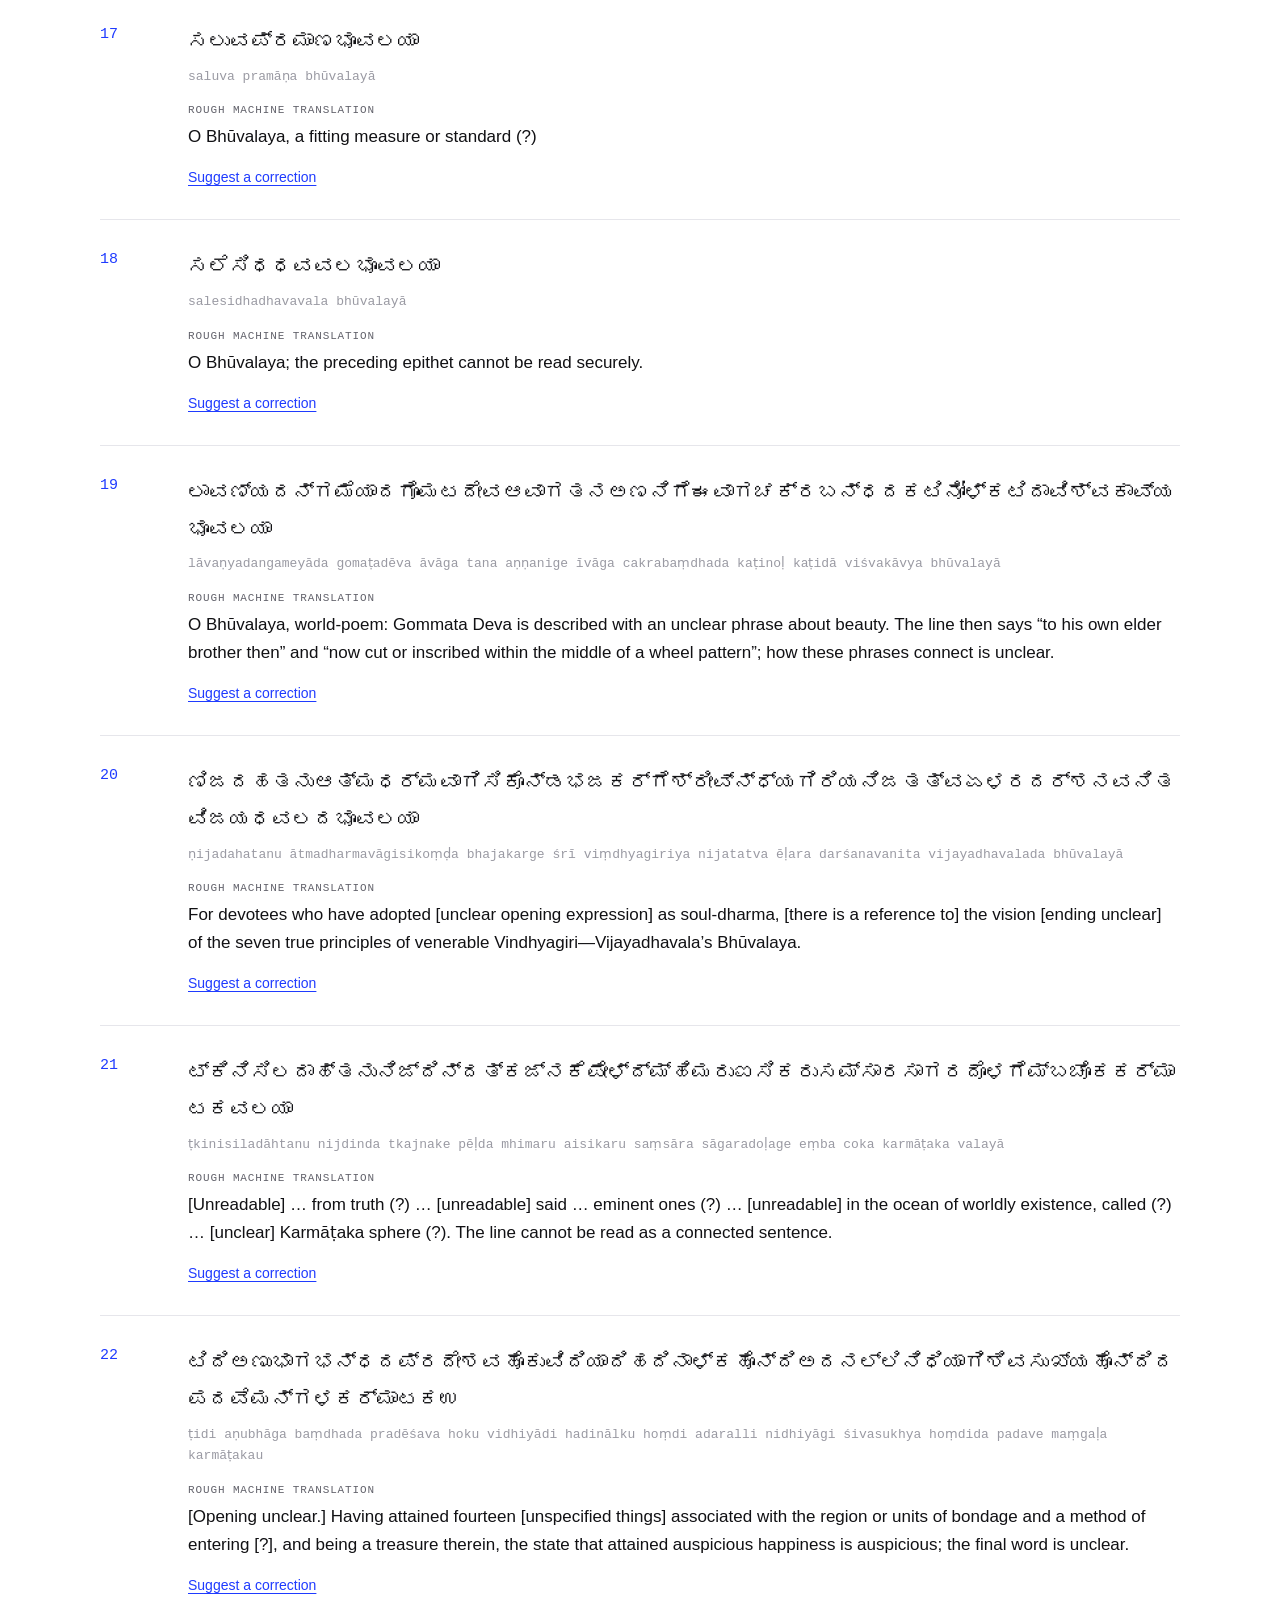
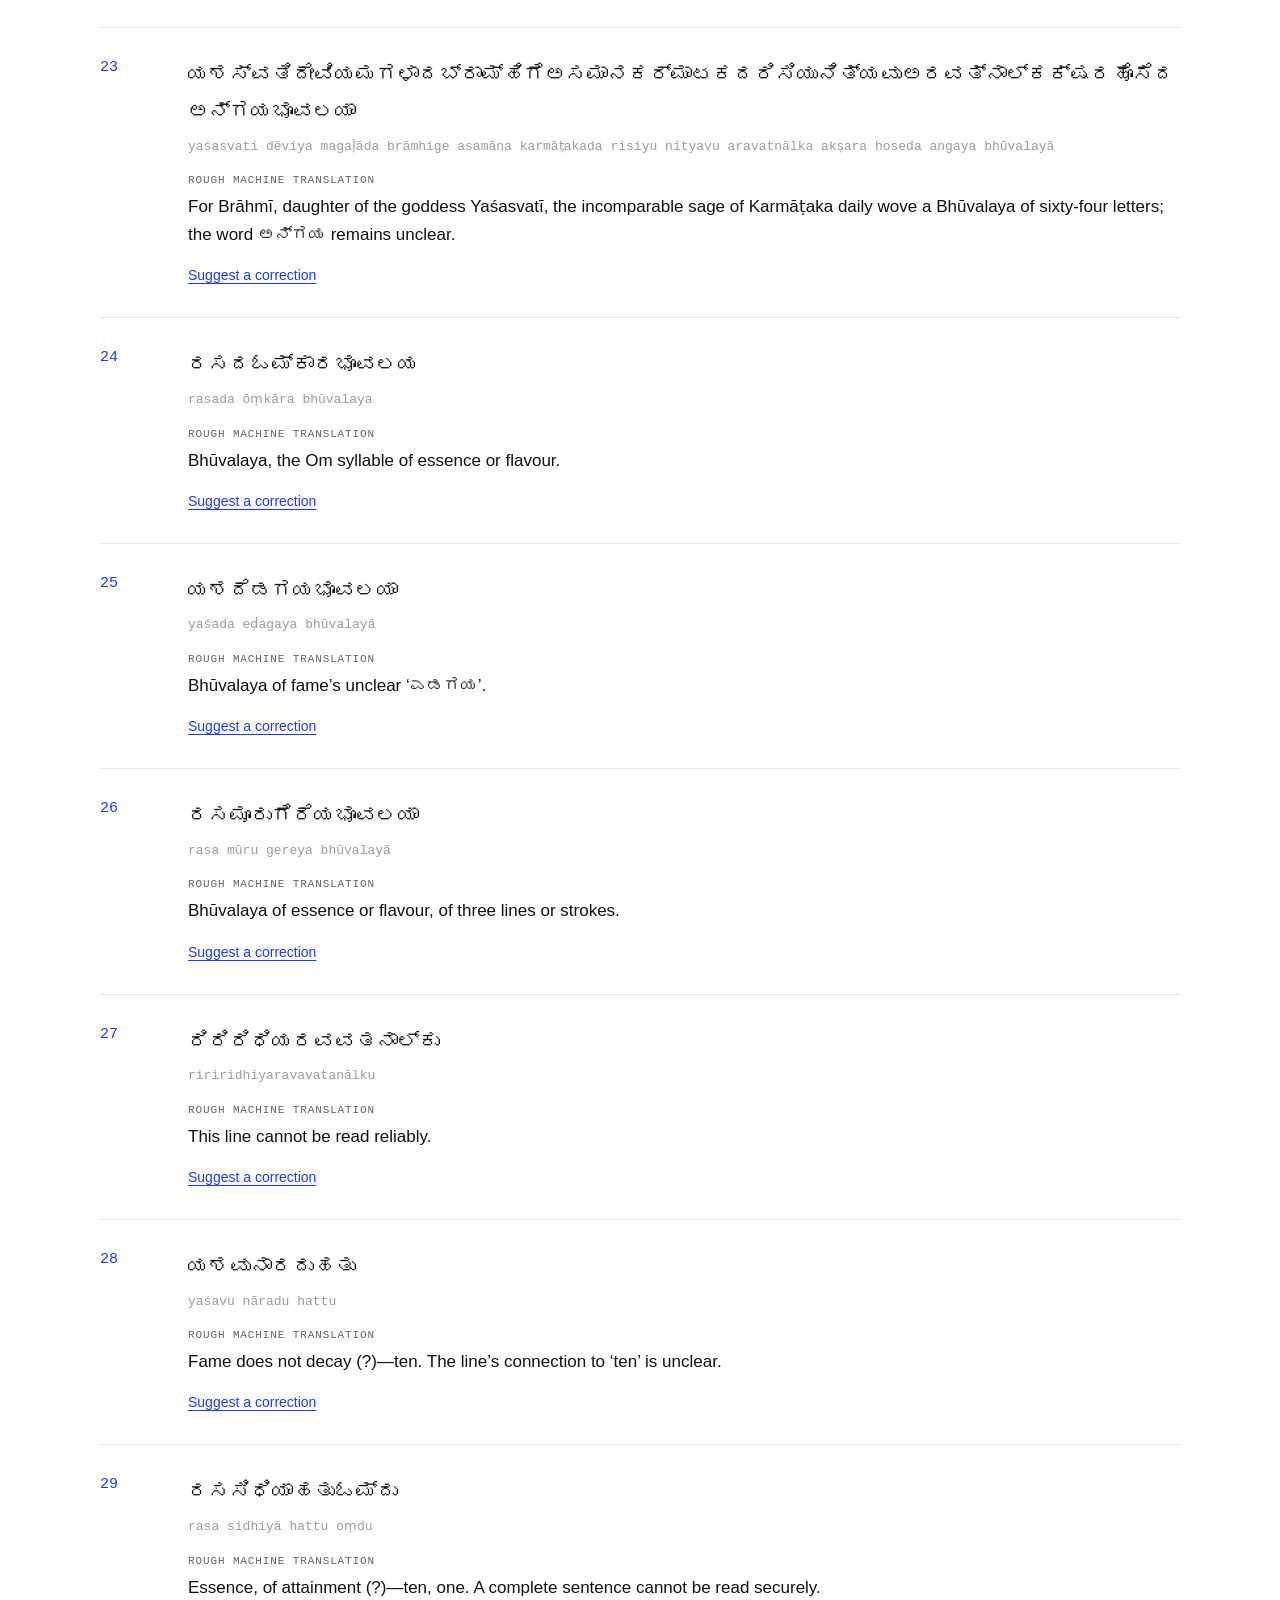
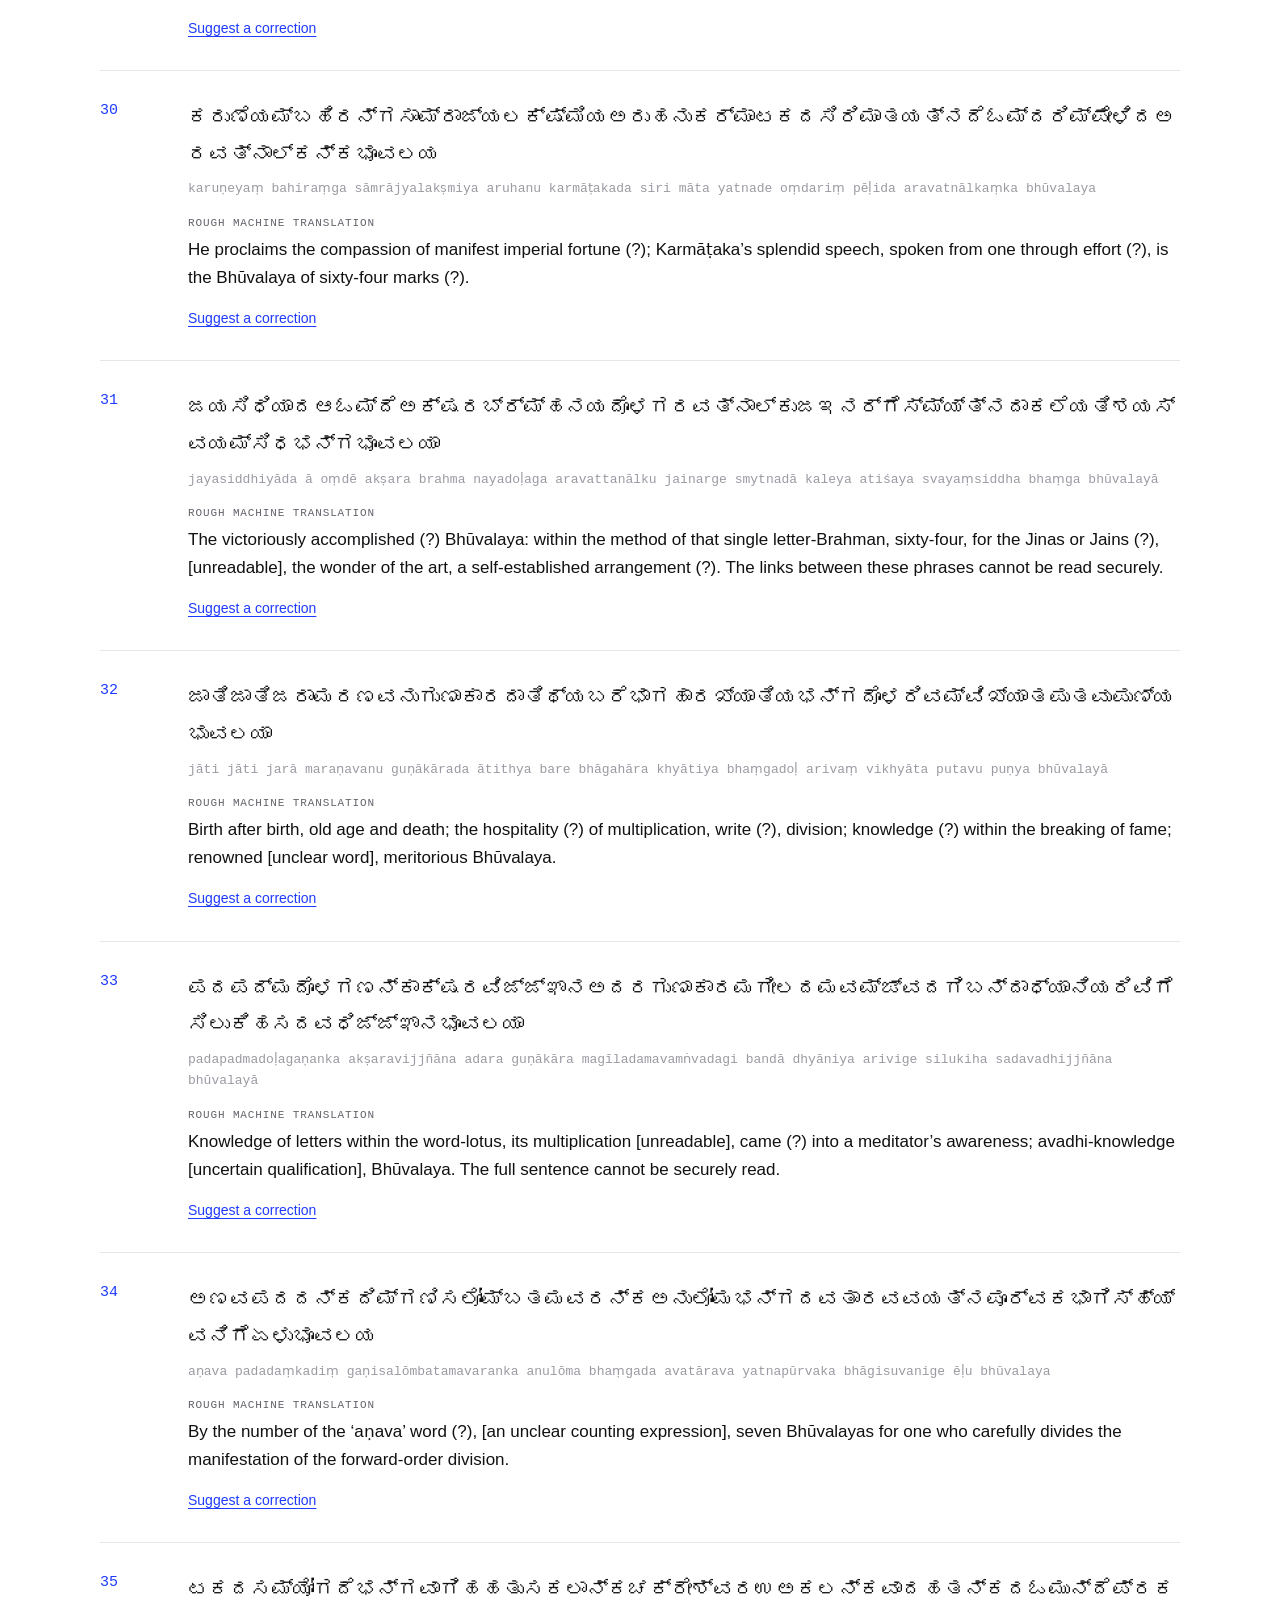
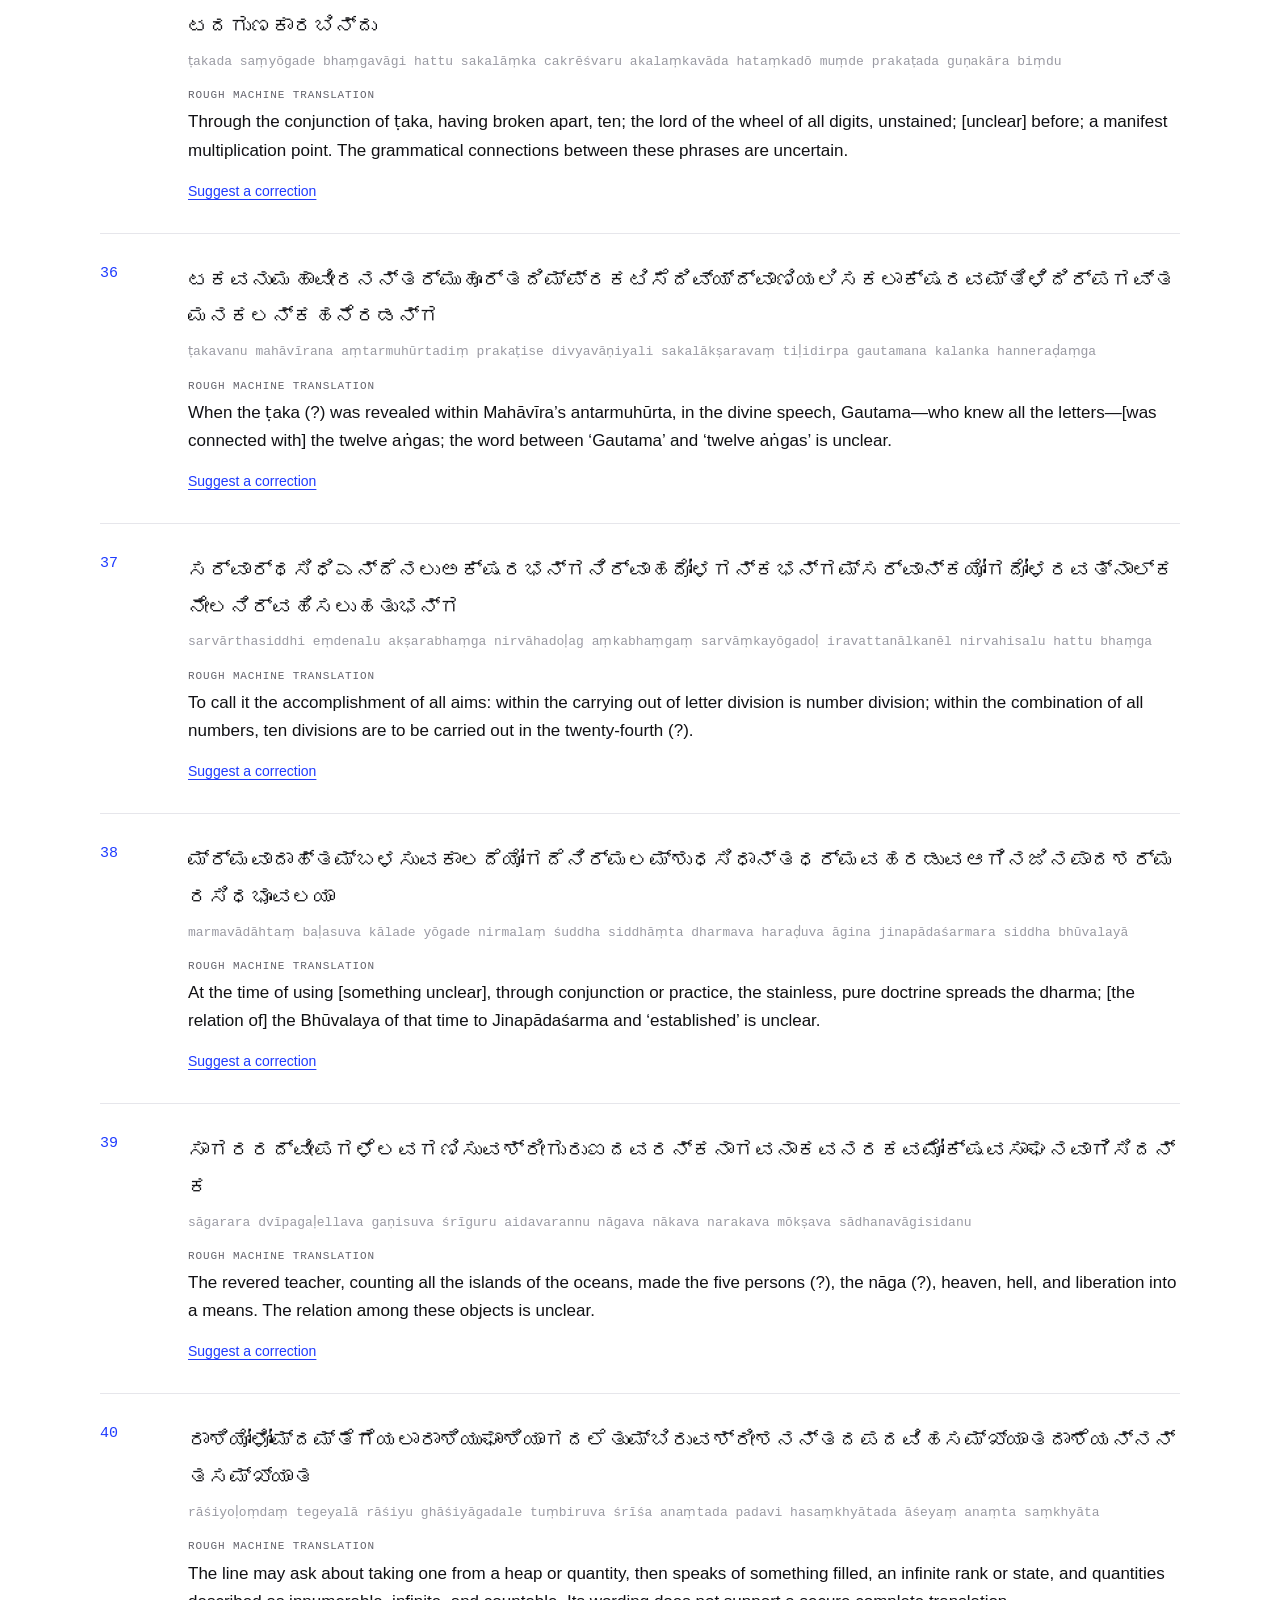
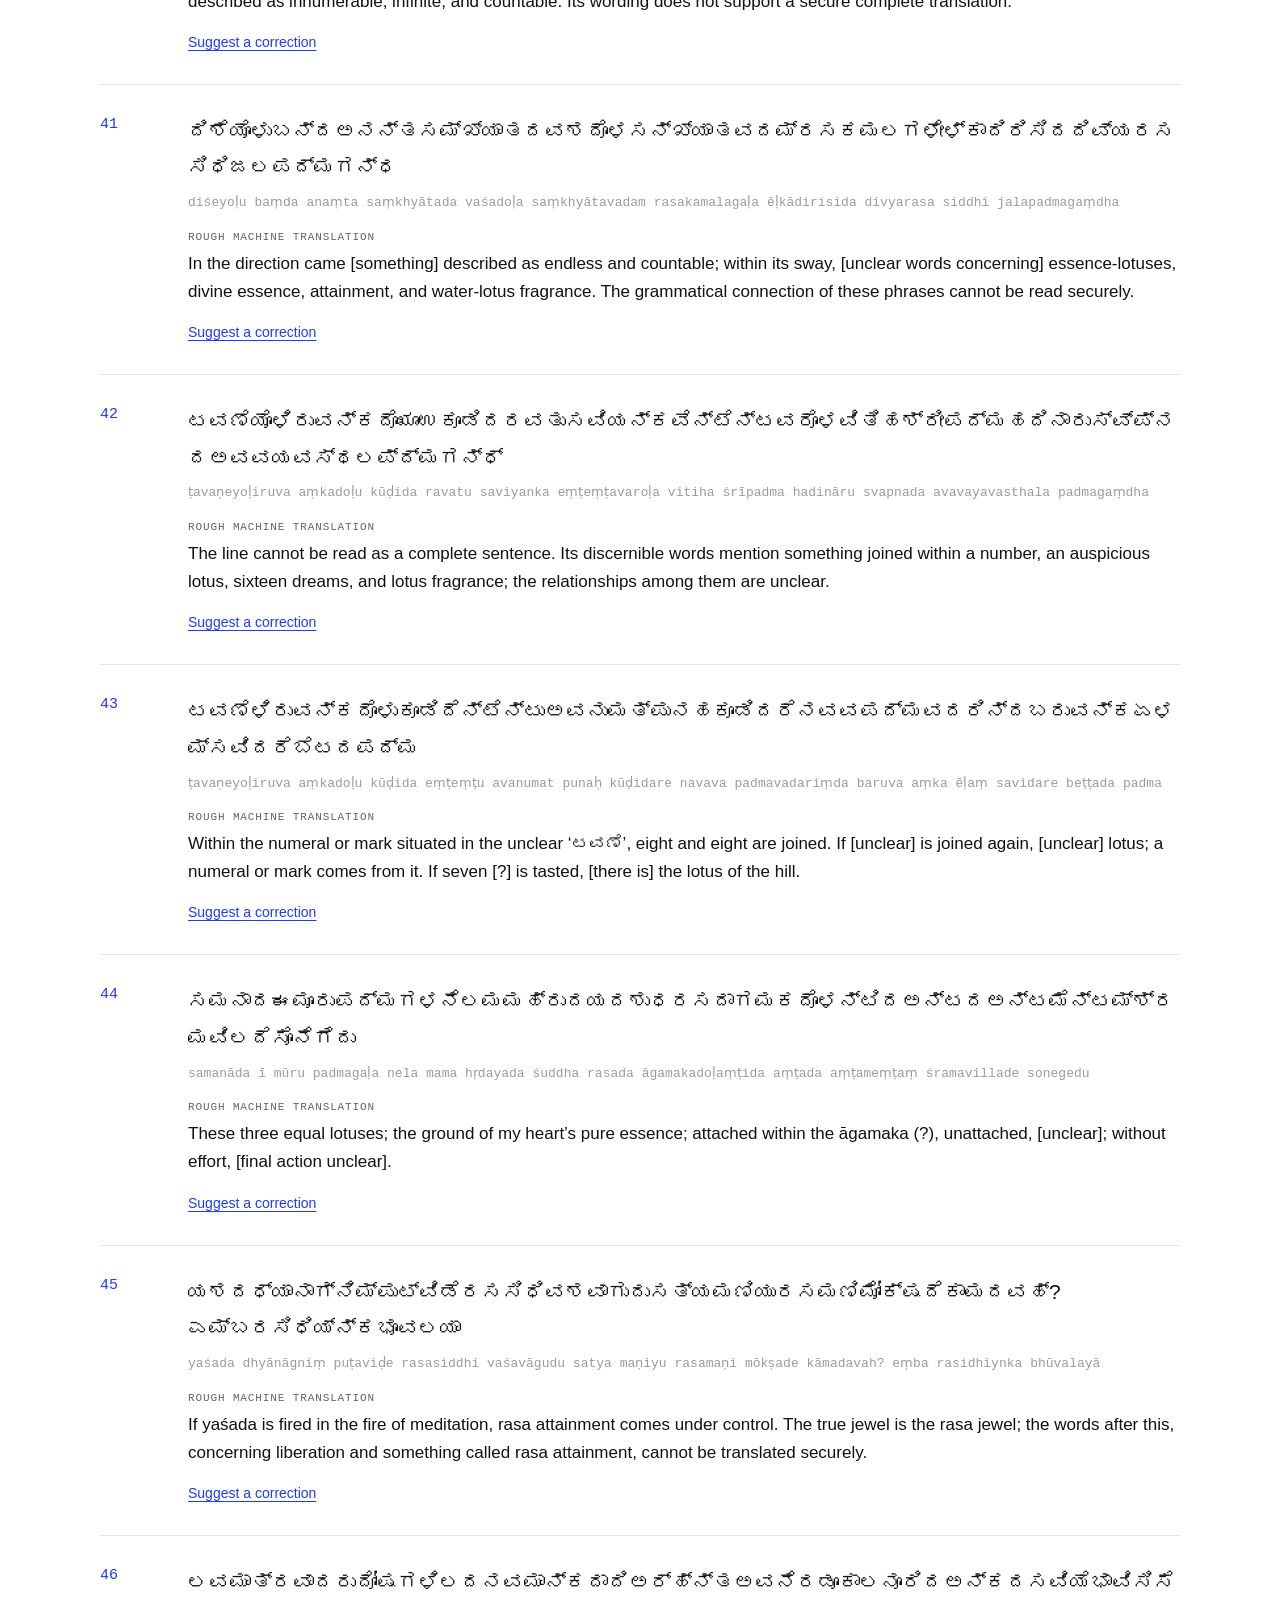
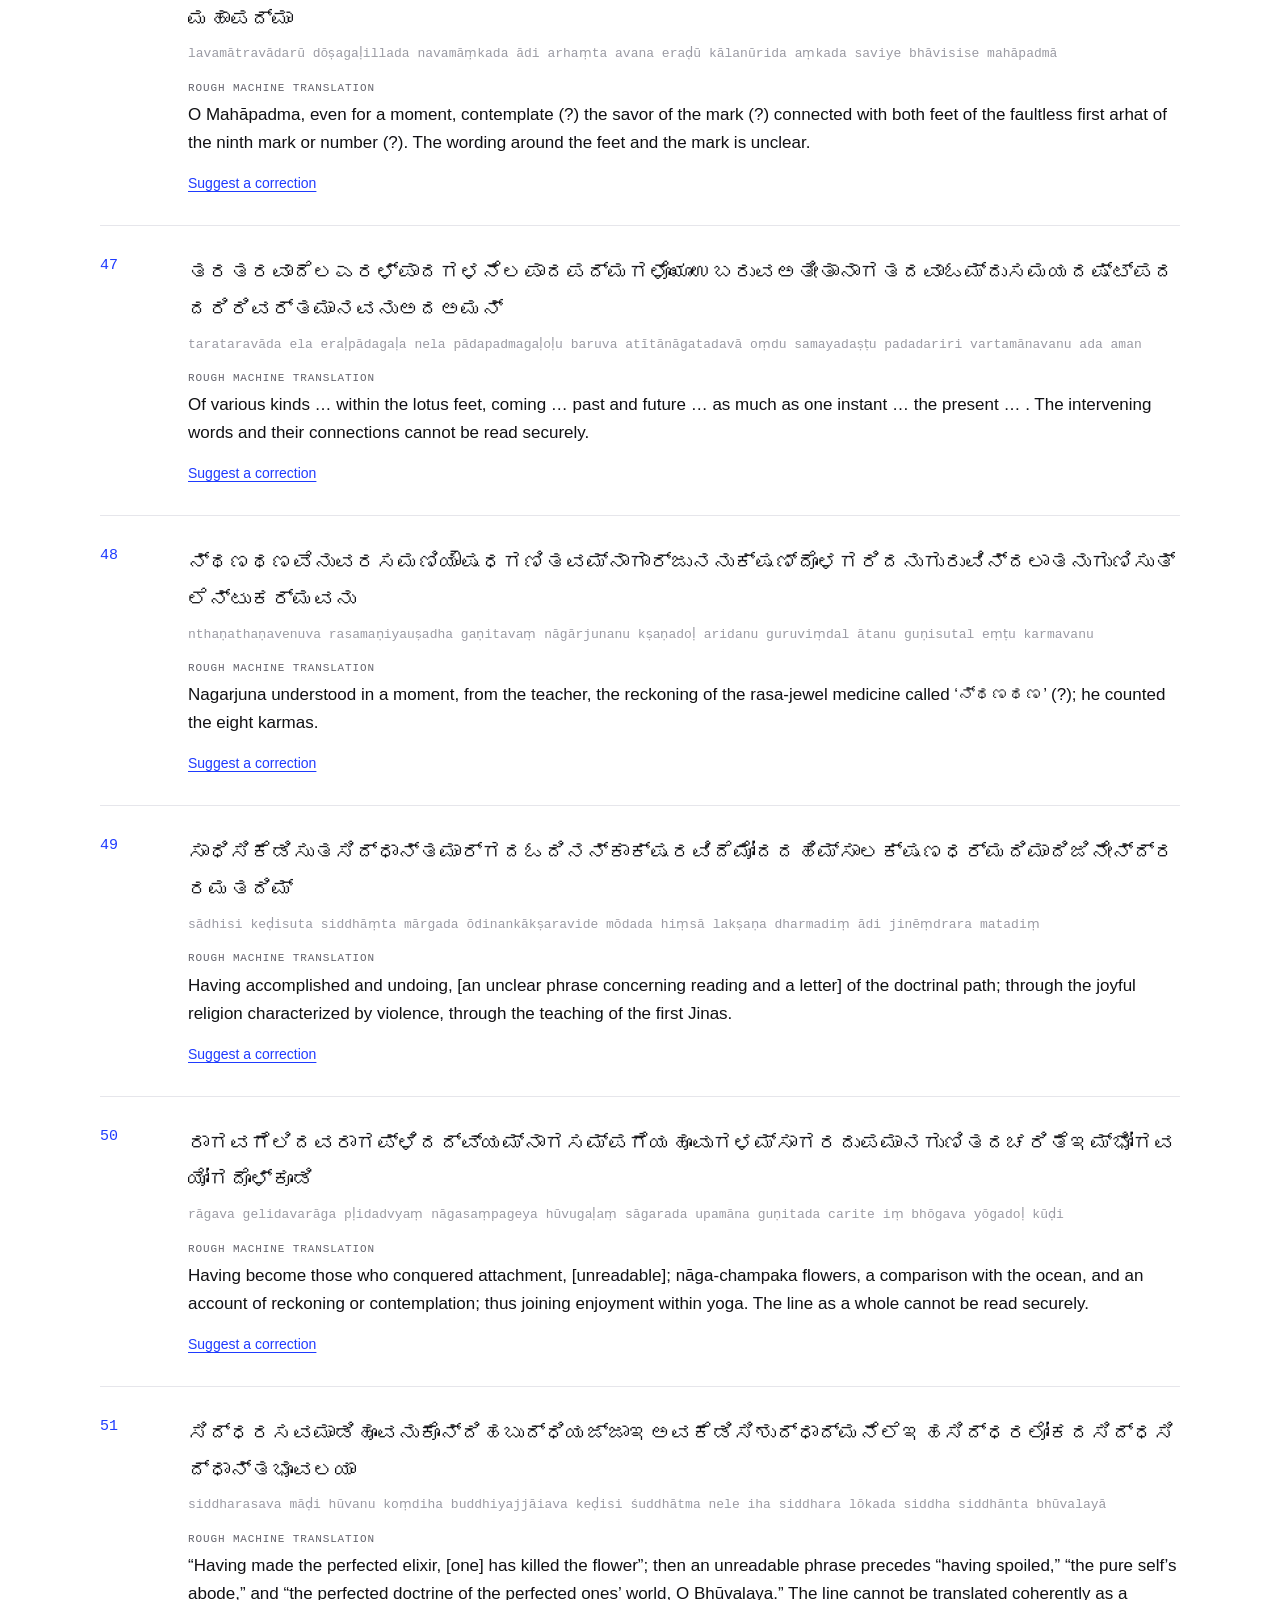
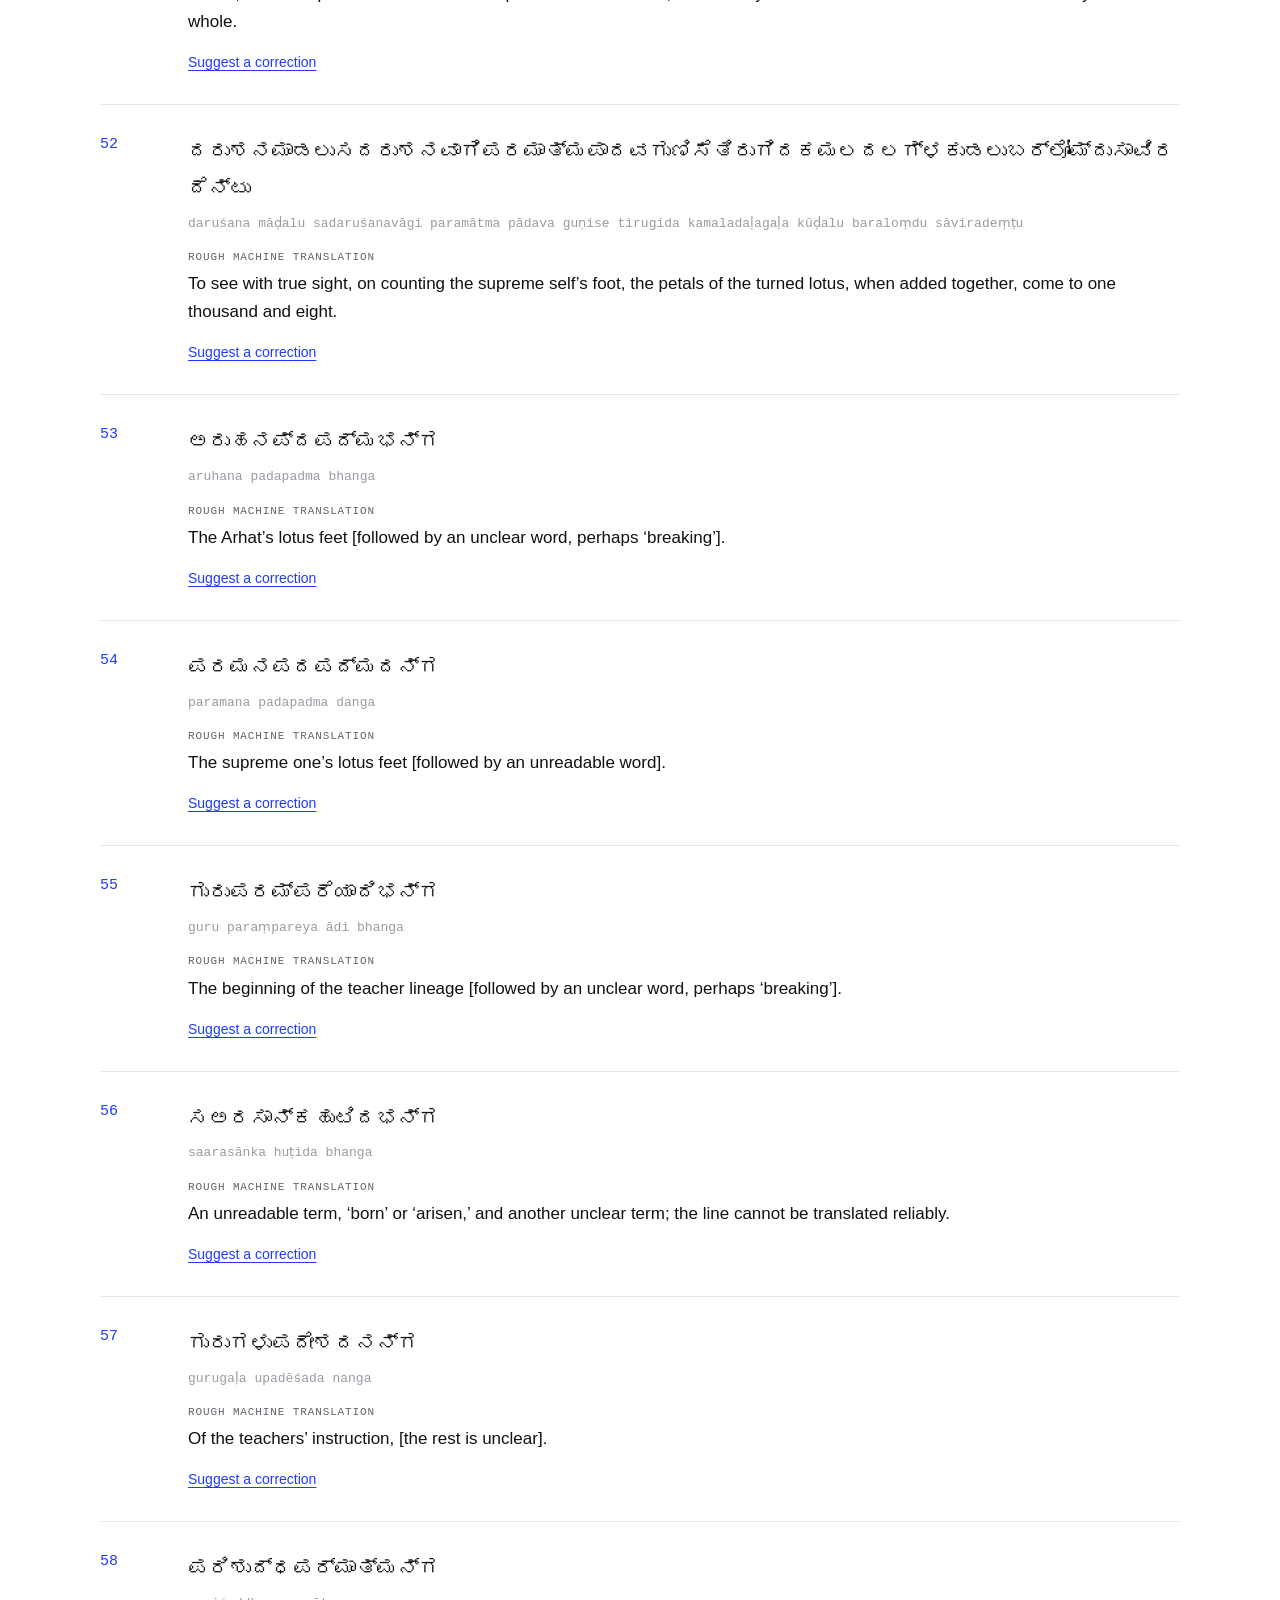
==== commit f9920ae8: "Site: GitHub, X, YouTube icons and a Share button in header and footer Co-Authored-By: Claude Opus 5" ====
--- a/site/chapter.html
+++ b/site/chapter.html
@@ -2,11 +2,19 @@
 <html lang="en">
 <head>
 <meta charset="utf-8"><meta http-equiv="Content-Security-Policy" content="default-src 'self'; script-src 'self' 'unsafe-inline' https://gc.zgo.at; style-src 'self' 'unsafe-inline' https://fonts.googleapis.com; font-src https://fonts.gstatic.com; img-src 'self' data: https://i.ytimg.com https://siribhoovalaya.goatcounter.com; media-src 'self'; frame-src https://www.youtube-nocookie.com; connect-src 'self' https://siribhoovalaya.goatcounter.com; object-src 'none'; base-uri 'self'; form-action 'none'"><meta name="referrer" content="strict-origin-when-cross-origin">
+<!-- seo -->
+<meta name="description" content="One chapter of the Siribhoovalaya, decoded from its number grids: each verse in Kannada, Roman letters and English, with a link to suggest corrections.">
+<meta property="og:type" content="website"><meta property="og:site_name" content="Siribhūvalaya">
+<meta property="og:title" content="Siribhūvalaya chapter: Kannada text and English translation"><meta property="og:description" content="One chapter of the Siribhoovalaya, decoded from its number grids: each verse in Kannada, Roman letters and English, with a link to suggest corrections.">
+<meta property="og:url" content="https://siribhoovalaya.com/chapter.html"><meta property="og:image" content="https://siribhoovalaya.com/poster.jpg">
+<meta name="twitter:card" content="summary_large_image"><meta name="twitter:site" content="@the_indophile">
+<meta name="twitter:title" content="Siribhūvalaya chapter: Kannada text and English translation"><meta name="twitter:description" content="One chapter of the Siribhoovalaya, decoded from its number grids: each verse in Kannada, Roman letters and English, with a link to suggest corrections."><meta name="twitter:image" content="https://siribhoovalaya.com/poster.jpg">
+<!-- /seo -->
 <meta name="viewport" content="width=device-width,initial-scale=1,viewport-fit=cover">
-<title>Chapter · Siribhūvalaya</title>
+<title>Siribhūvalaya chapter: Kannada text and English translation</title>
 <link rel="icon" href="favicon.svg" type="image/svg+xml"><link rel="icon" href="favicon.ico" sizes="any">
 <link rel="stylesheet" href="https://fonts.googleapis.com/css2?family=Archivo:wght@400;500;600;700&family=IBM+Plex+Mono:wght@400;500&family=Noto+Sans+Kannada:wght@400;500;600&display=swap">
-<link rel="stylesheet" href="style.css?v=6">
+<link rel="stylesheet" href="style.css?v=7">
 <style>
 .top{padding-block:48px 24px}
 .pager{display:flex;justify-content:space-between;gap:12px;margin-top:24px}
@@ -46,12 +54,13 @@
   </div>
   <div class="frame"><div class="verses" id="verses"><p class="muted" style="padding-top:24px">Loading verses…</p></div></div>
 </main>
-<script src="layout.js?v=8"></script>
+<script src="layout.js?v=9"></script>
 <script>
 const c = Math.min(59, Math.max(1, parseInt(new URLSearchParams(location.search).get('c'), 10) || 1));
 const FILE = c <= 8 ? '1_8' : c <= 20 ? '9_20' : c <= 33 ? '21_33' : c <= 46 ? '34_46' : '47_59';
 const $ = id => document.getElementById(id);
-document.title = 'Chapter ' + c + ' · Siribhūvalaya';
+document.title = 'Siribhūvalaya chapter ' + c + ': Kannada text and English translation';
+{ const l = document.createElement('link'); l.rel = 'canonical'; l.href = 'https://siribhoovalaya.com/chapter.html?c=' + c; document.head.appendChild(l); }
 $('title').textContent = 'Chapter ' + c; $('crumb').textContent = c;
 $('prev').href = 'chapter.html?c=' + (c - 1); $('prev').textContent = '← Chapter ' + (c - 1);
 $('next').href = 'chapter.html?c=' + (c + 1); $('next').textContent = 'Chapter ' + (c + 1) + ' →';
--- a/site/style.css
+++ b/site/style.css
@@ -94,3 +94,17 @@
   .site-nav::-webkit-scrollbar{display:none}
   .site-nav a.nav-cta{padding:6px 12px}
 }
+.social{display:flex;align-items:center;gap:14px;position:relative}
+.social a,.social .share-btn{display:inline-flex;align-items:center;gap:6px;color:var(--muted);text-decoration:none;background:none;border:0;padding:4px;cursor:pointer;font:inherit;font-size:14px}
+.social a:hover,.social .share-btn:hover{color:var(--fg)}
+.social svg{width:18px;height:18px}
+.social .share-btn{border:1px solid var(--line);border-radius:999px;padding:5px 12px}
+.share-menu{position:absolute;right:0;top:calc(100% + 8px);background:var(--bg);border:1px solid var(--line);border-radius:12px;padding:6px;display:flex;flex-direction:column;min-width:150px;z-index:20;box-shadow:0 8px 24px rgba(0,0,0,.12)}
+.share-menu[hidden]{display:none}
+.share-menu a,.share-menu button{padding:8px 10px;border-radius:8px;color:var(--fg)!important;font-size:14px;text-align:left}
+.share-menu a:hover,.share-menu button:hover{background:var(--tile)}
+.site-foot .social{flex-basis:100%}
+@media (max-width:700px){.site-head .social{justify-content:flex-start;gap:16px}}
+@media (max-width:1100px){.site-head .social .share-btn span{display:none}.site-head .social .share-btn{padding:5px 8px}.site-nav{gap:18px}.social{gap:10px}}
+.share-menu button{border:0;background:none;cursor:pointer;font:inherit}
+@media (max-width:700px){.site-head .share-menu{right:auto;left:110px}}
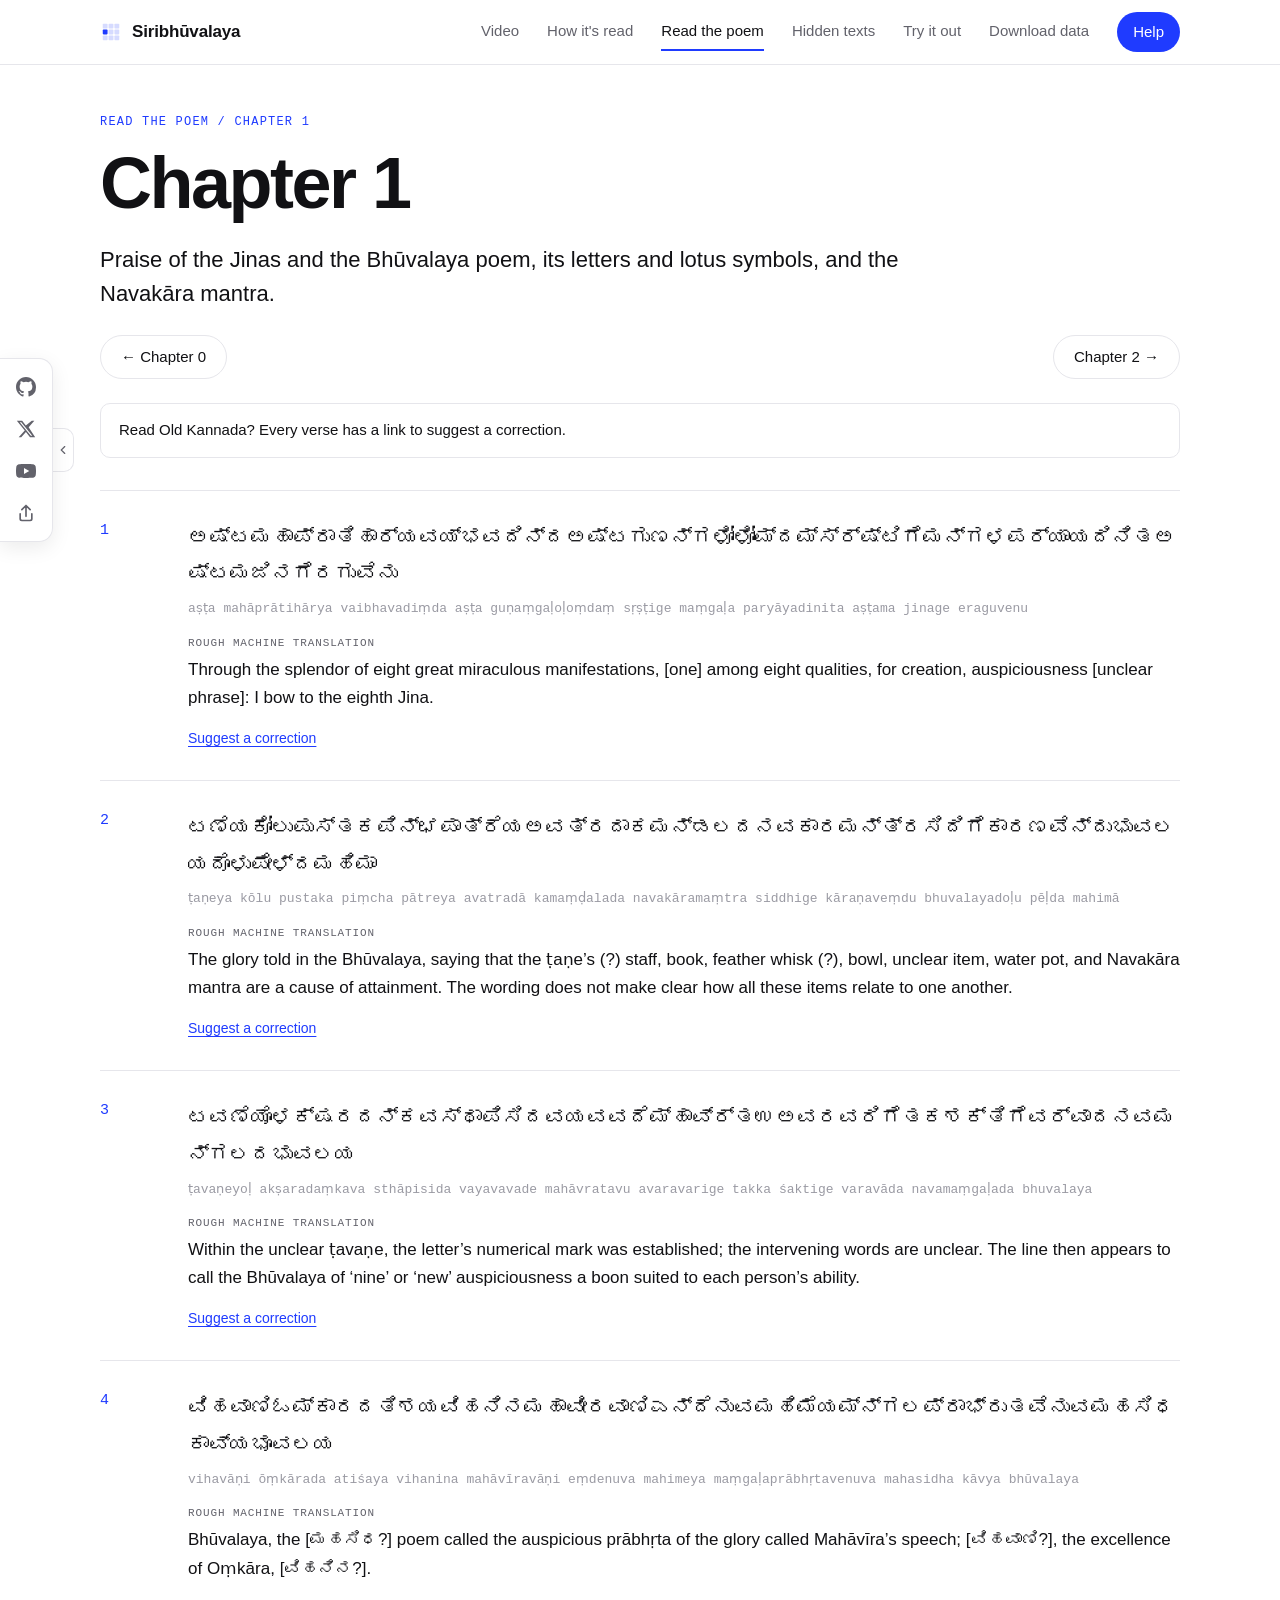
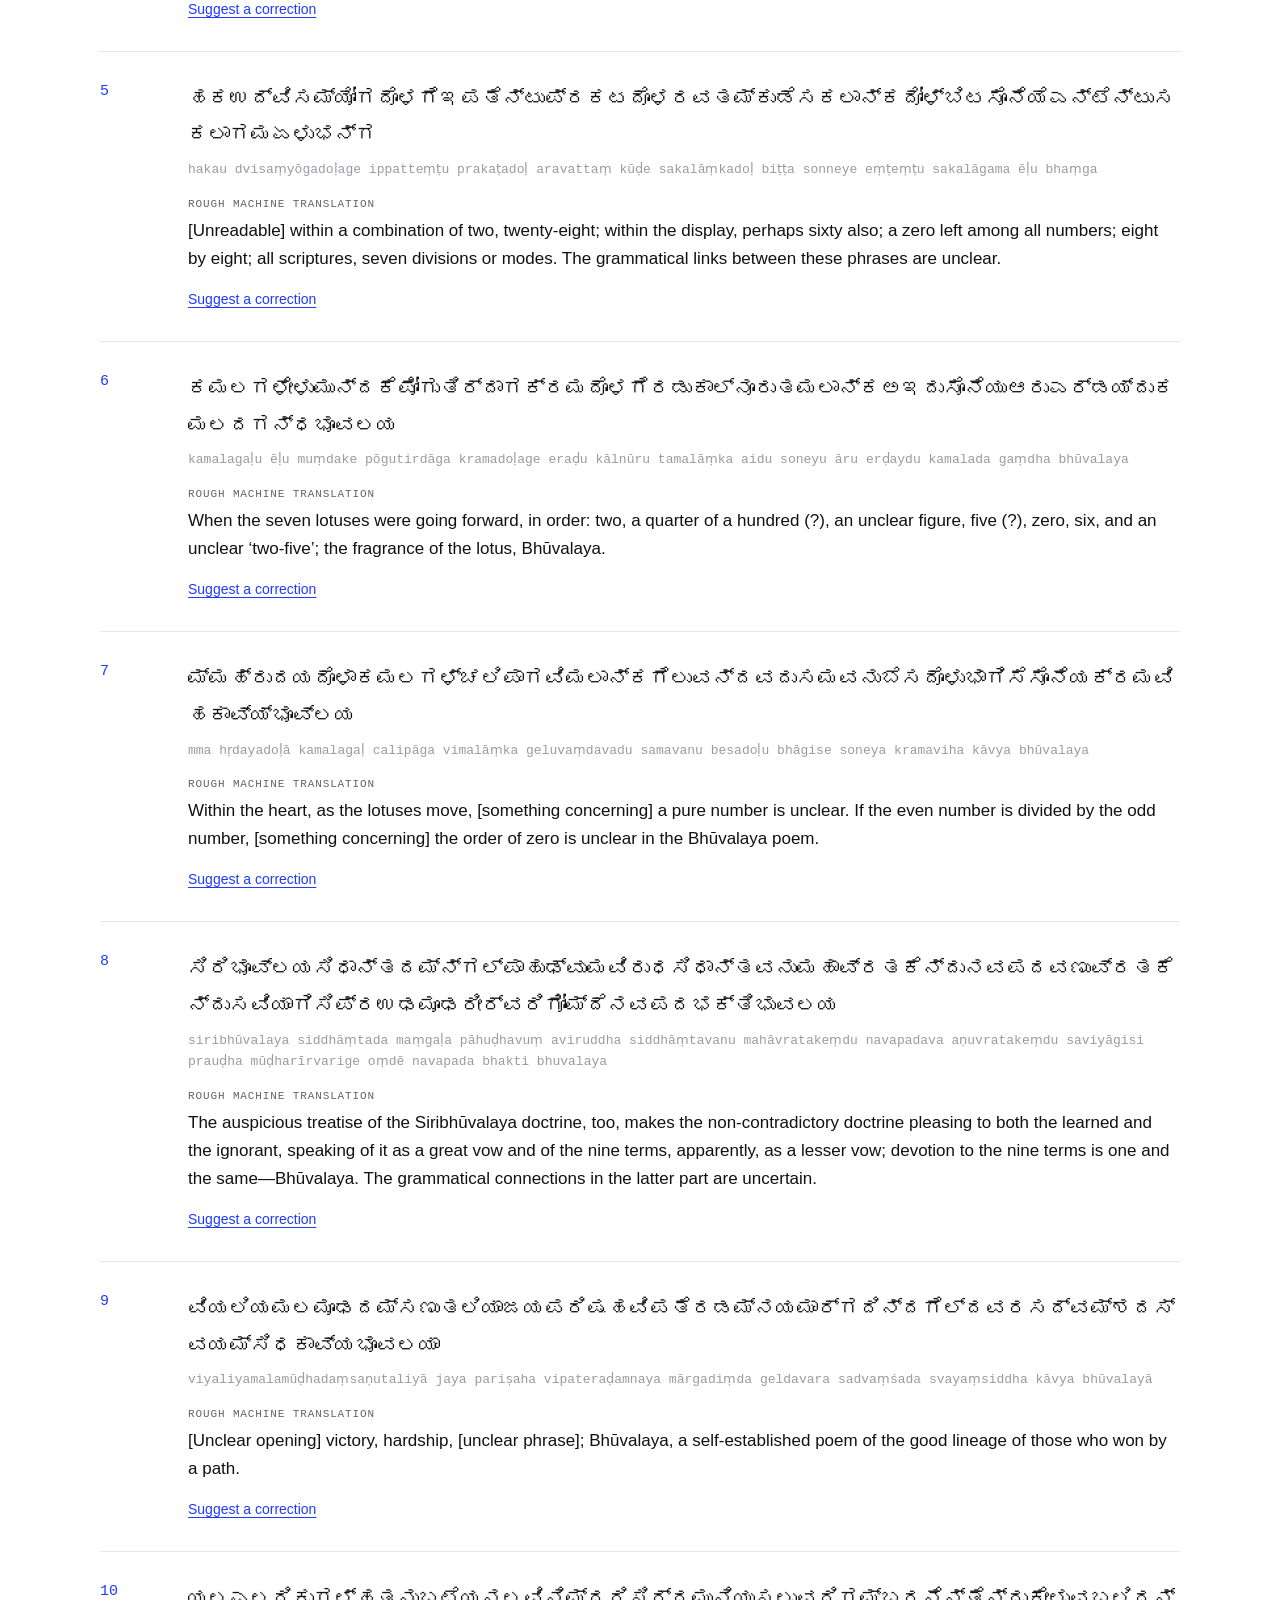
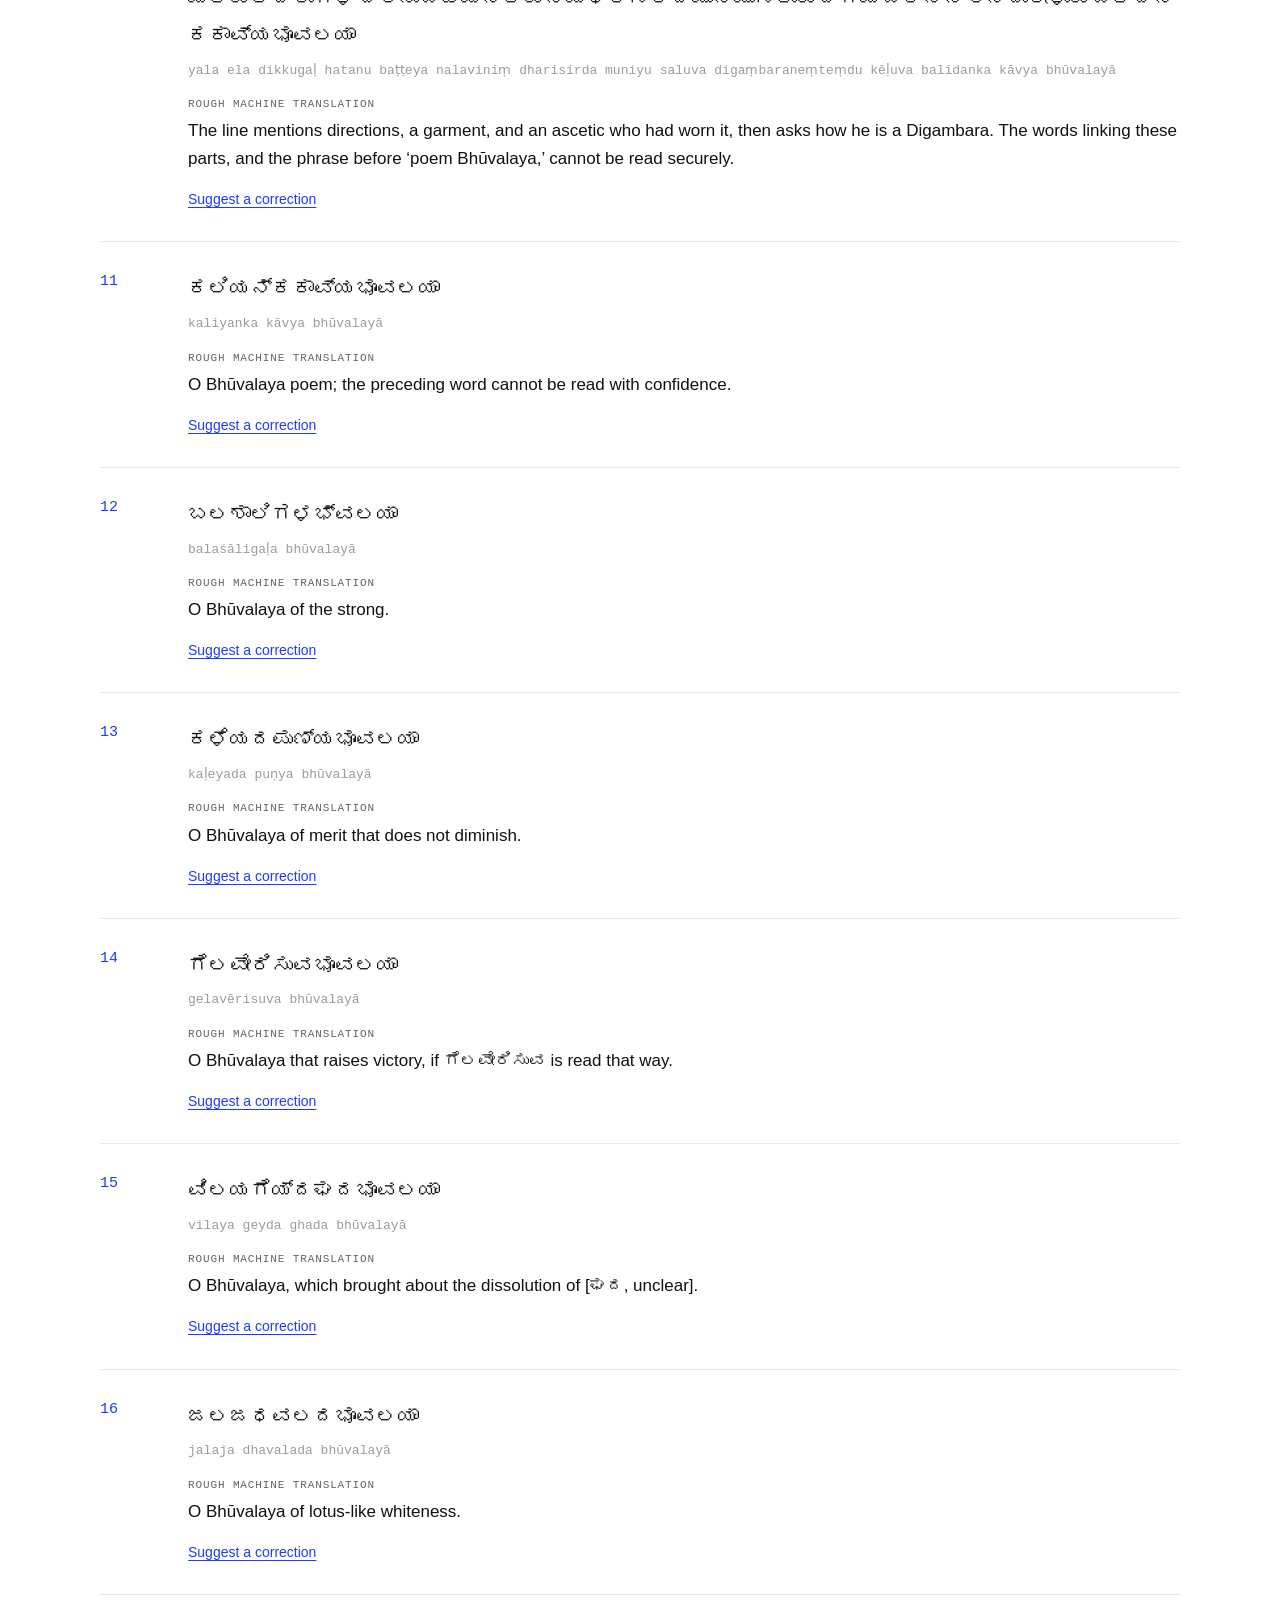
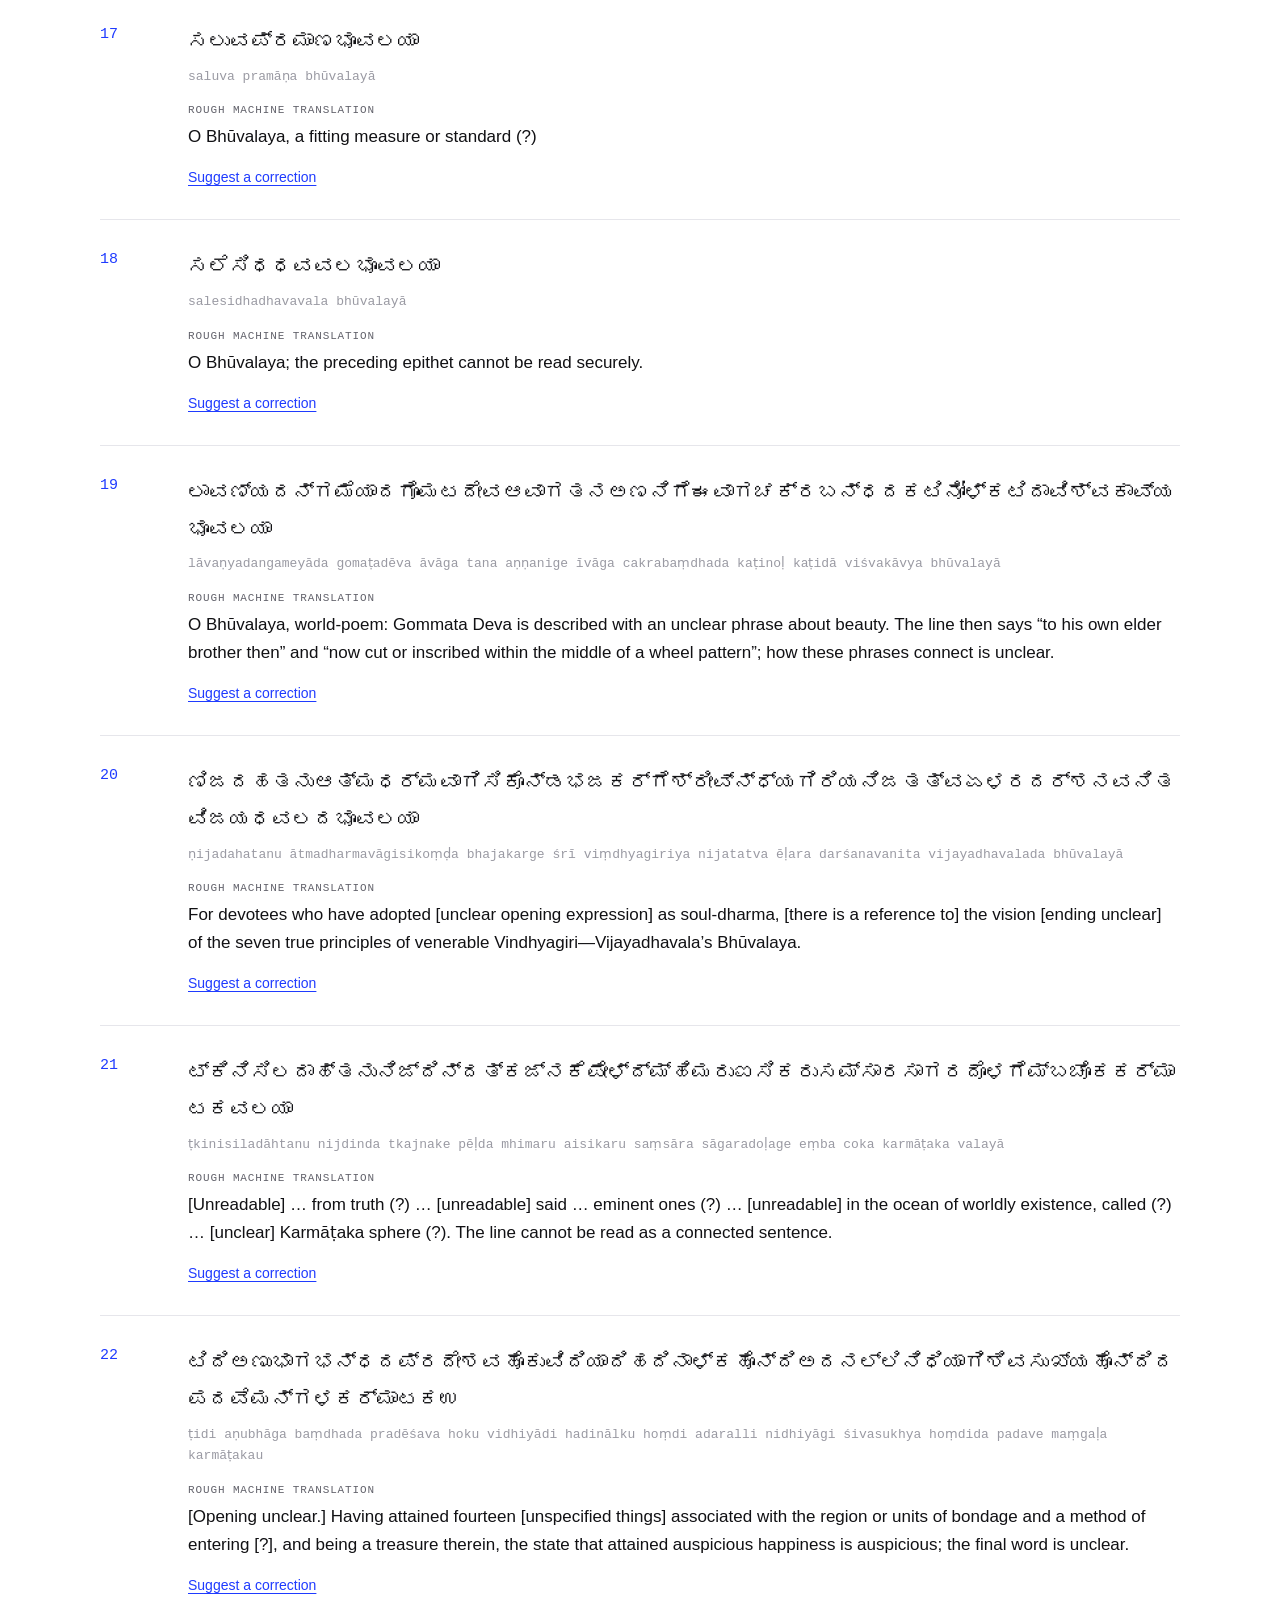
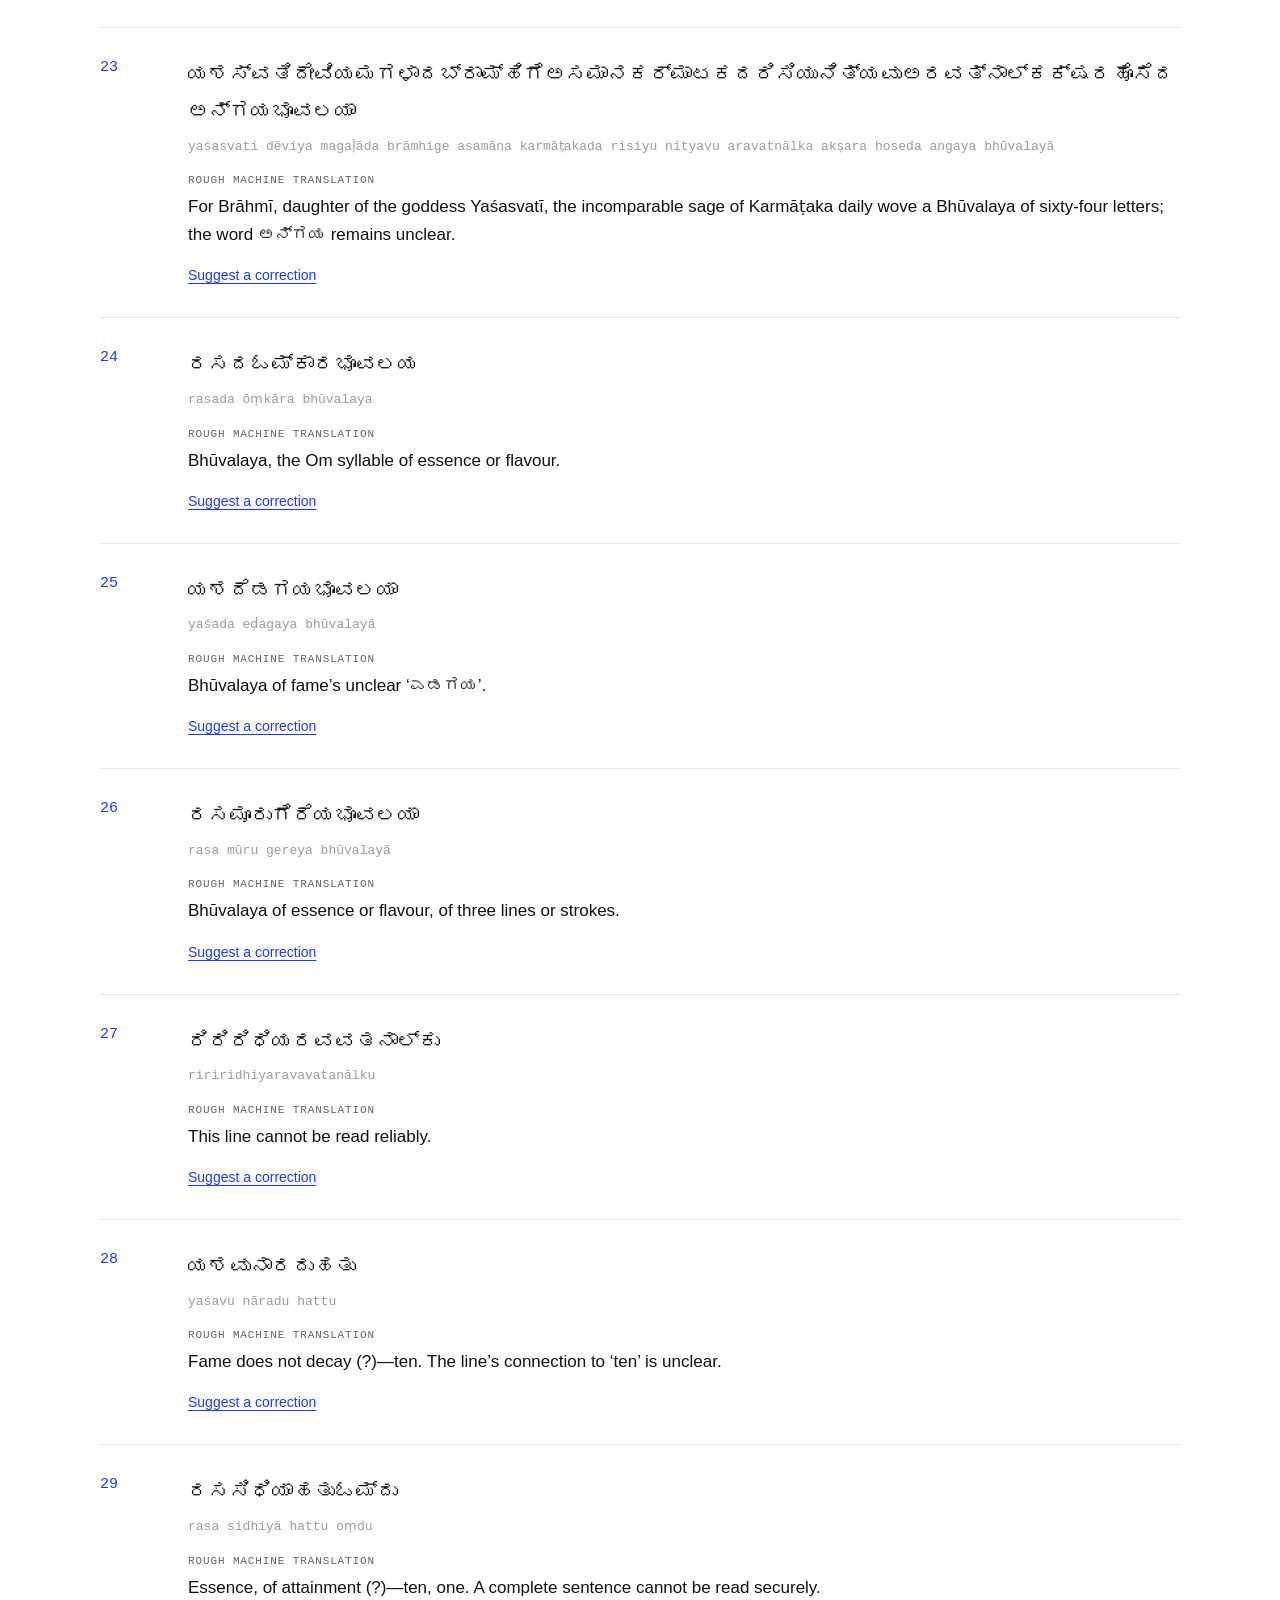
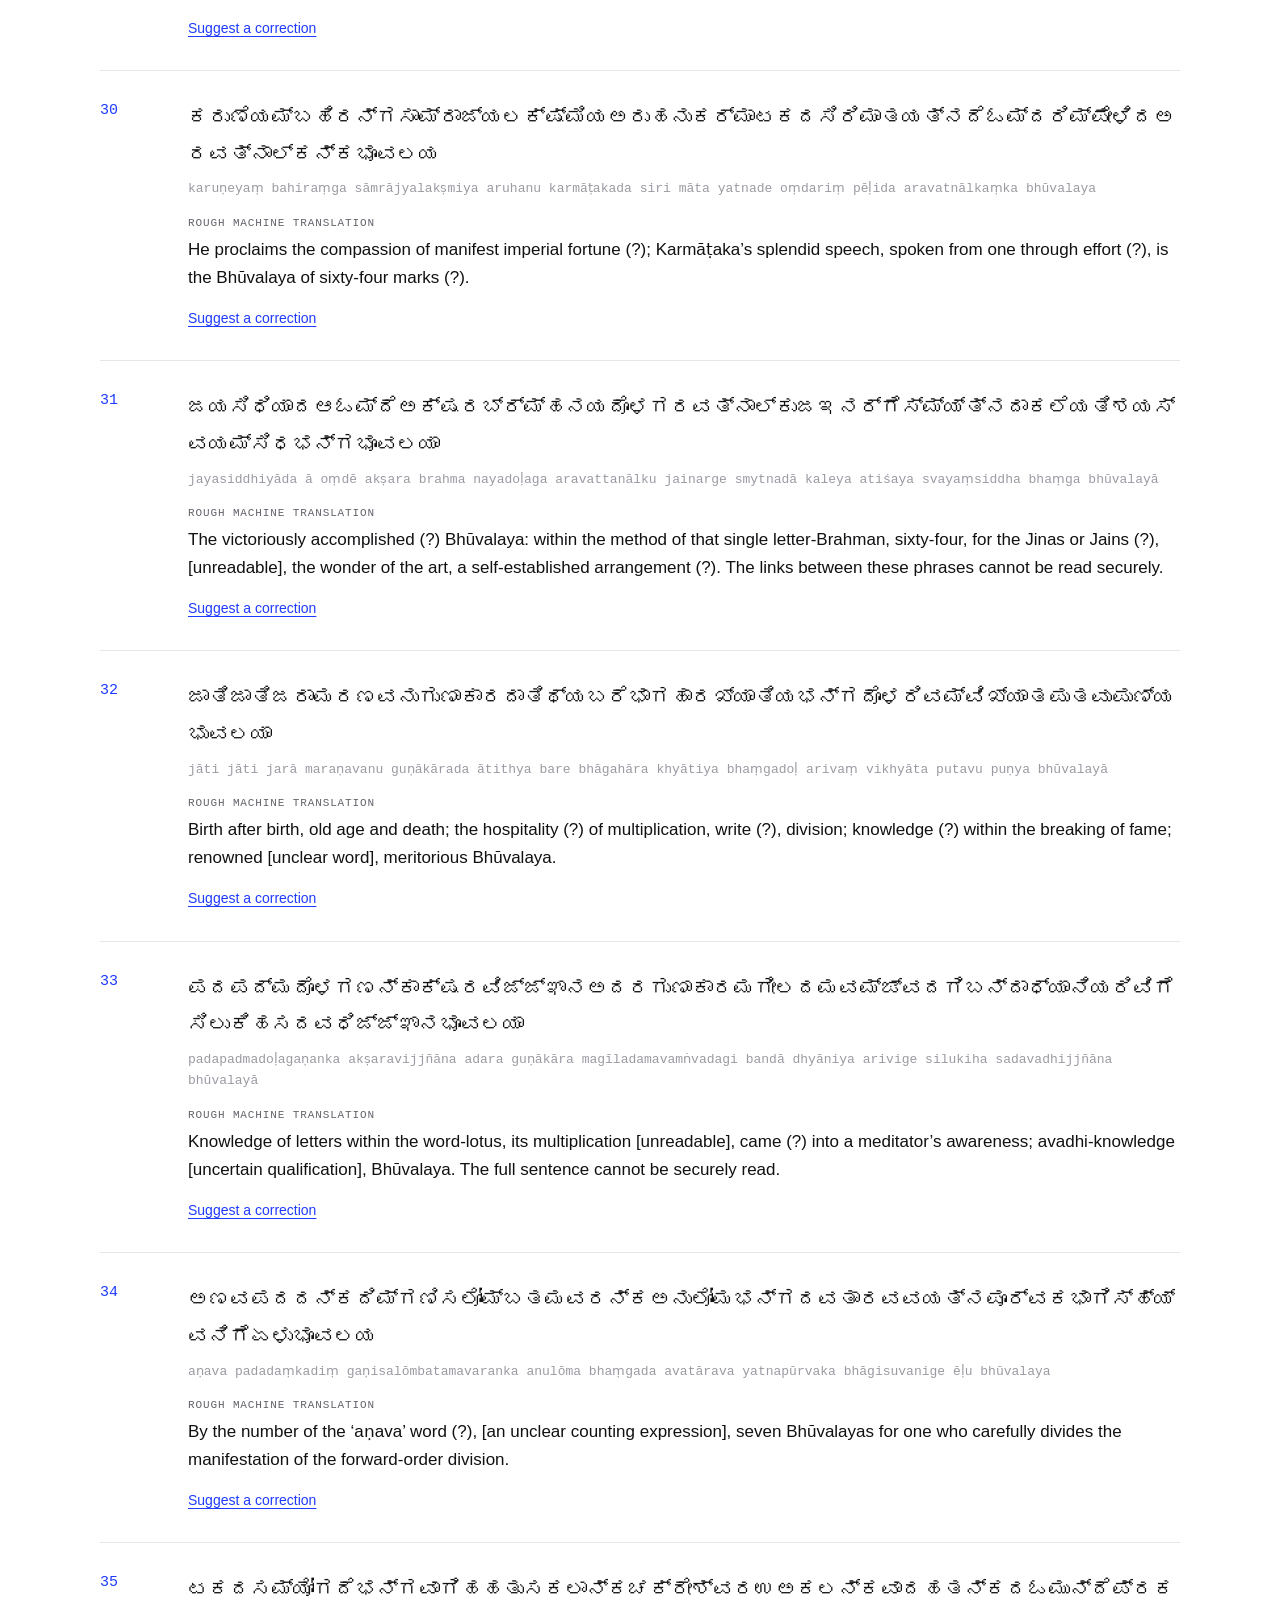
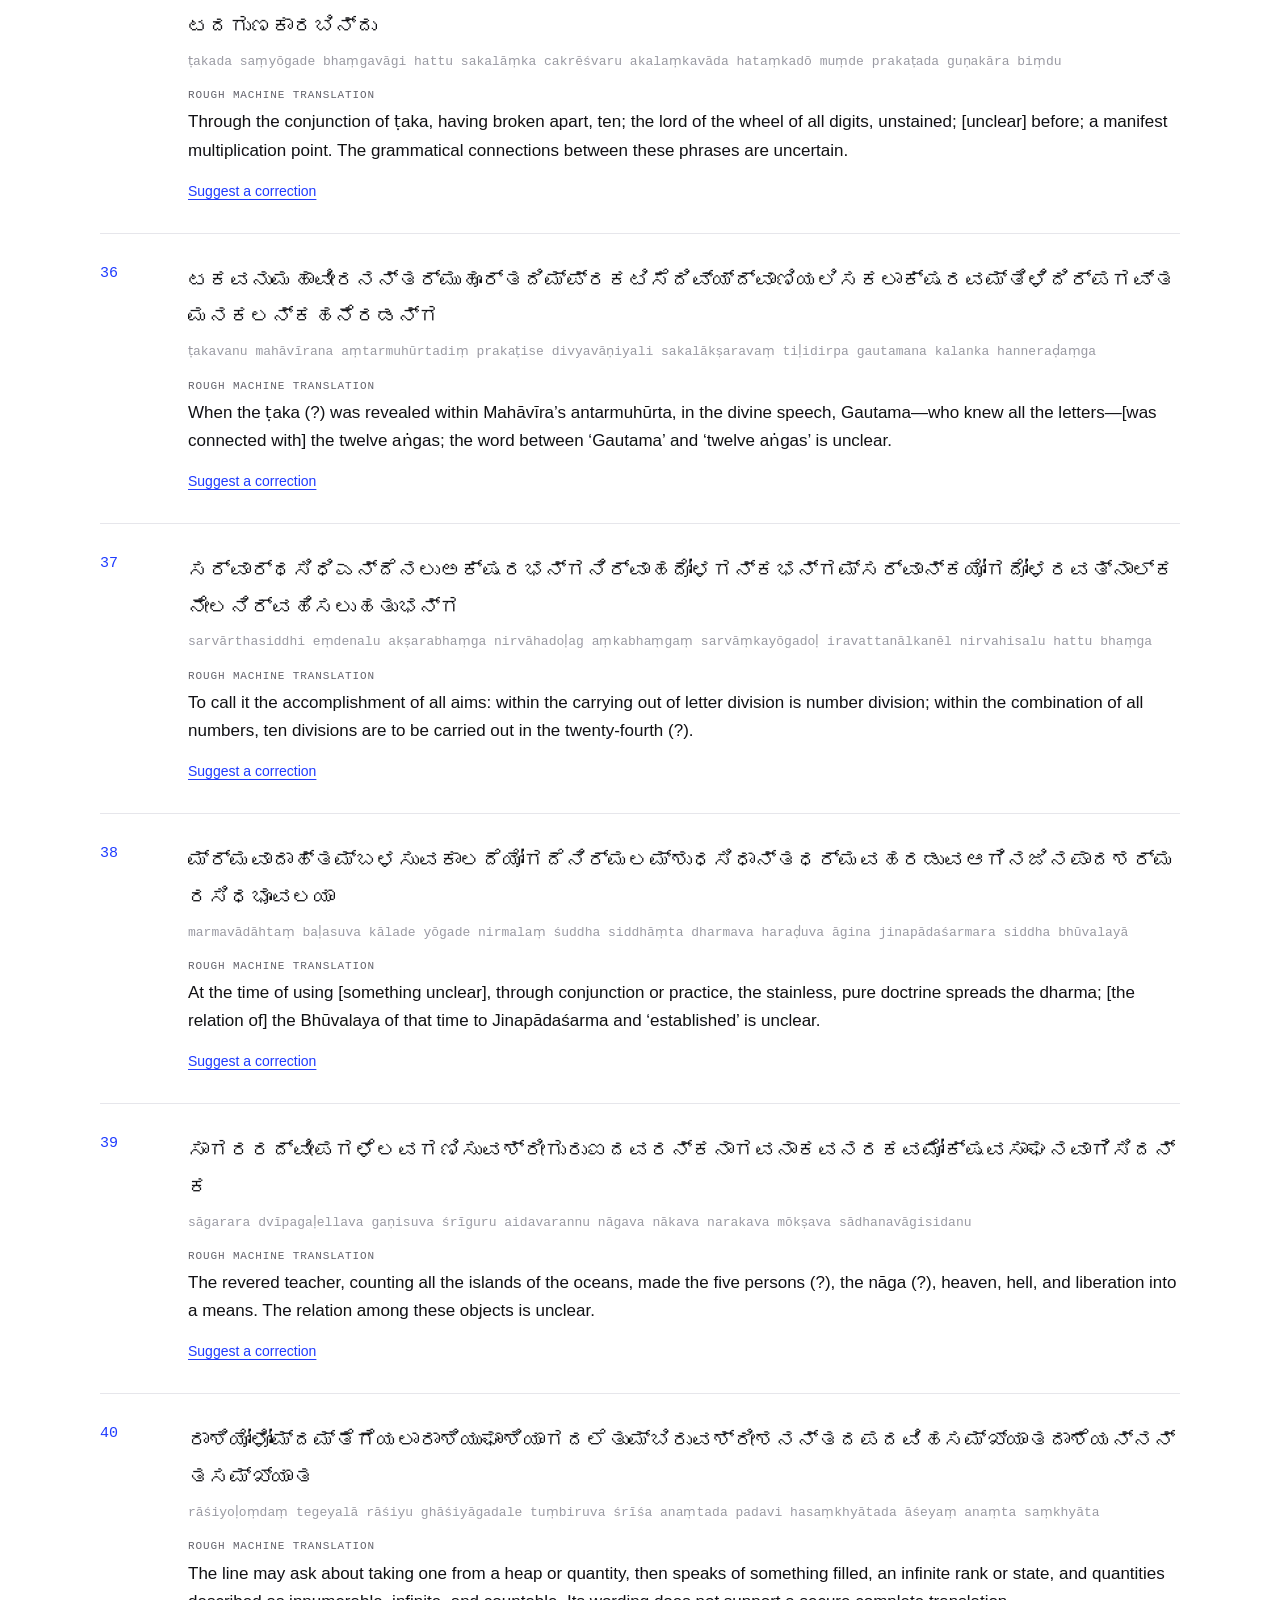
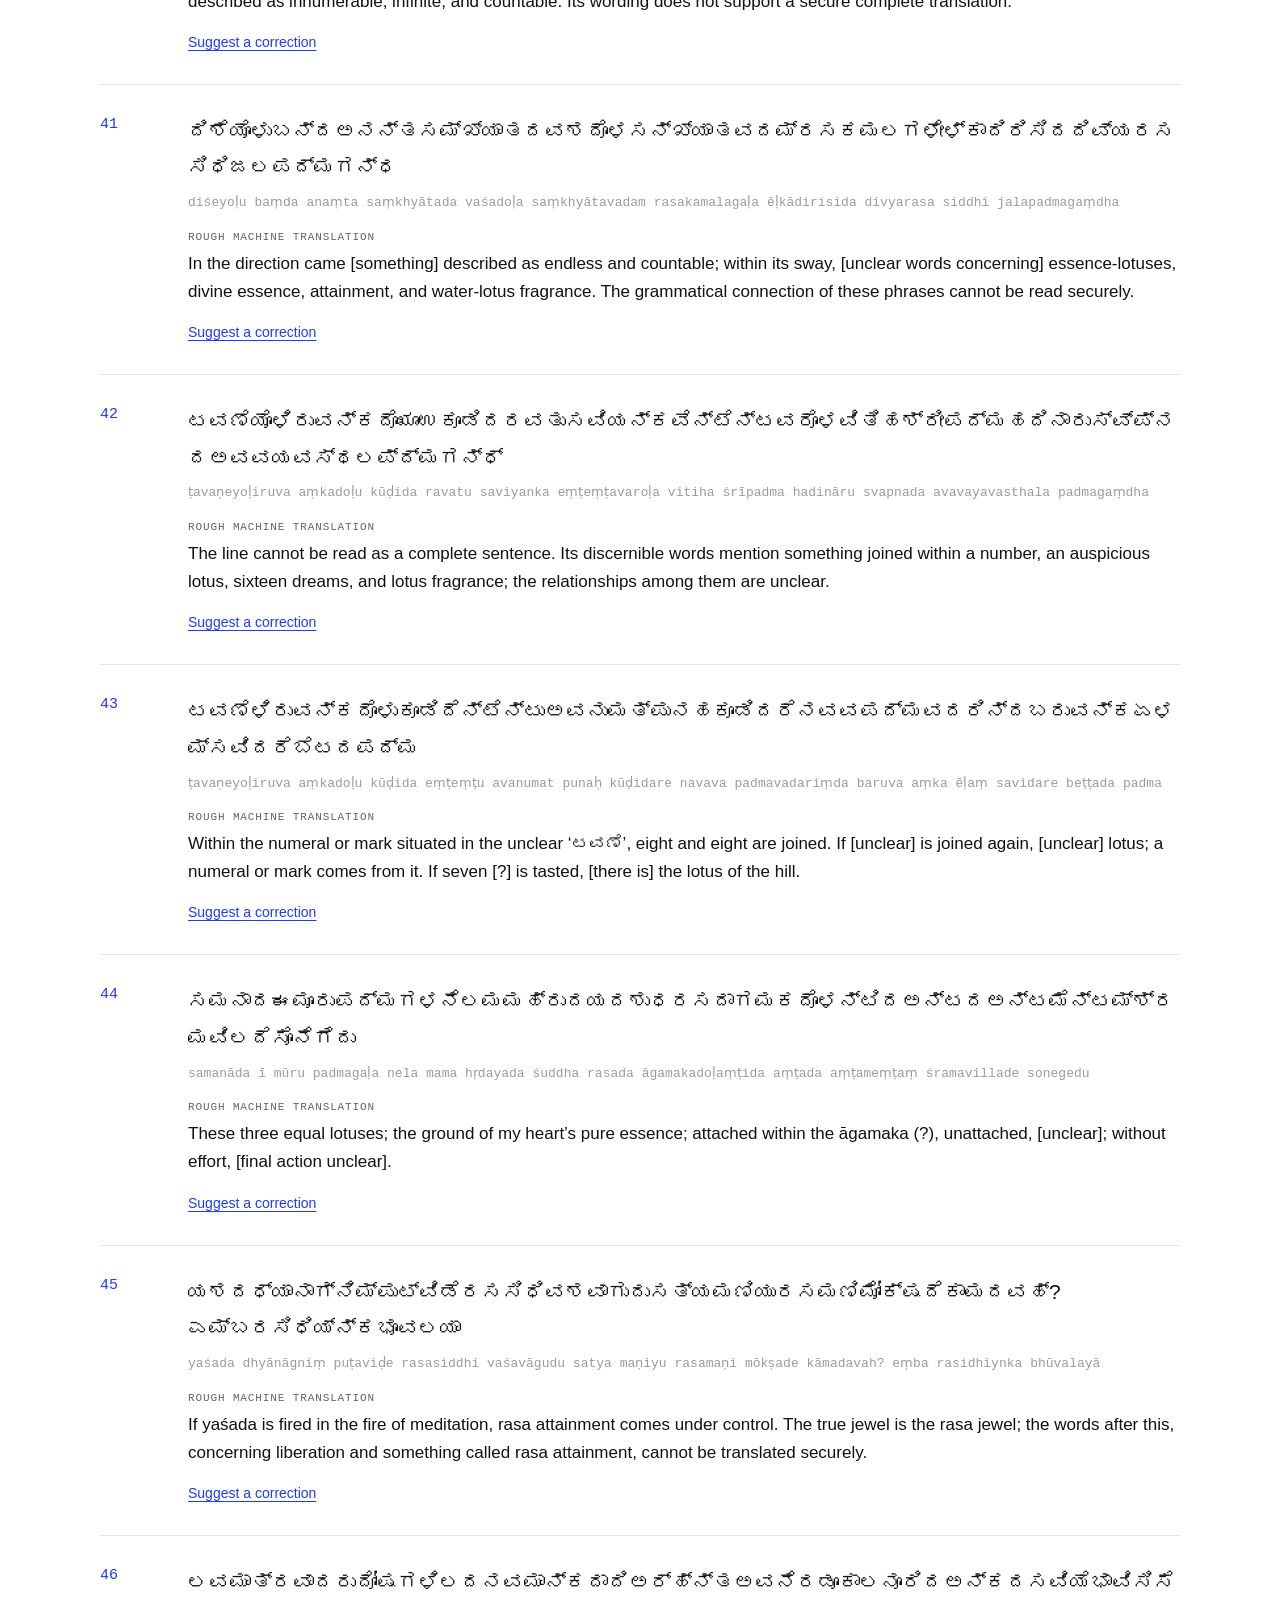
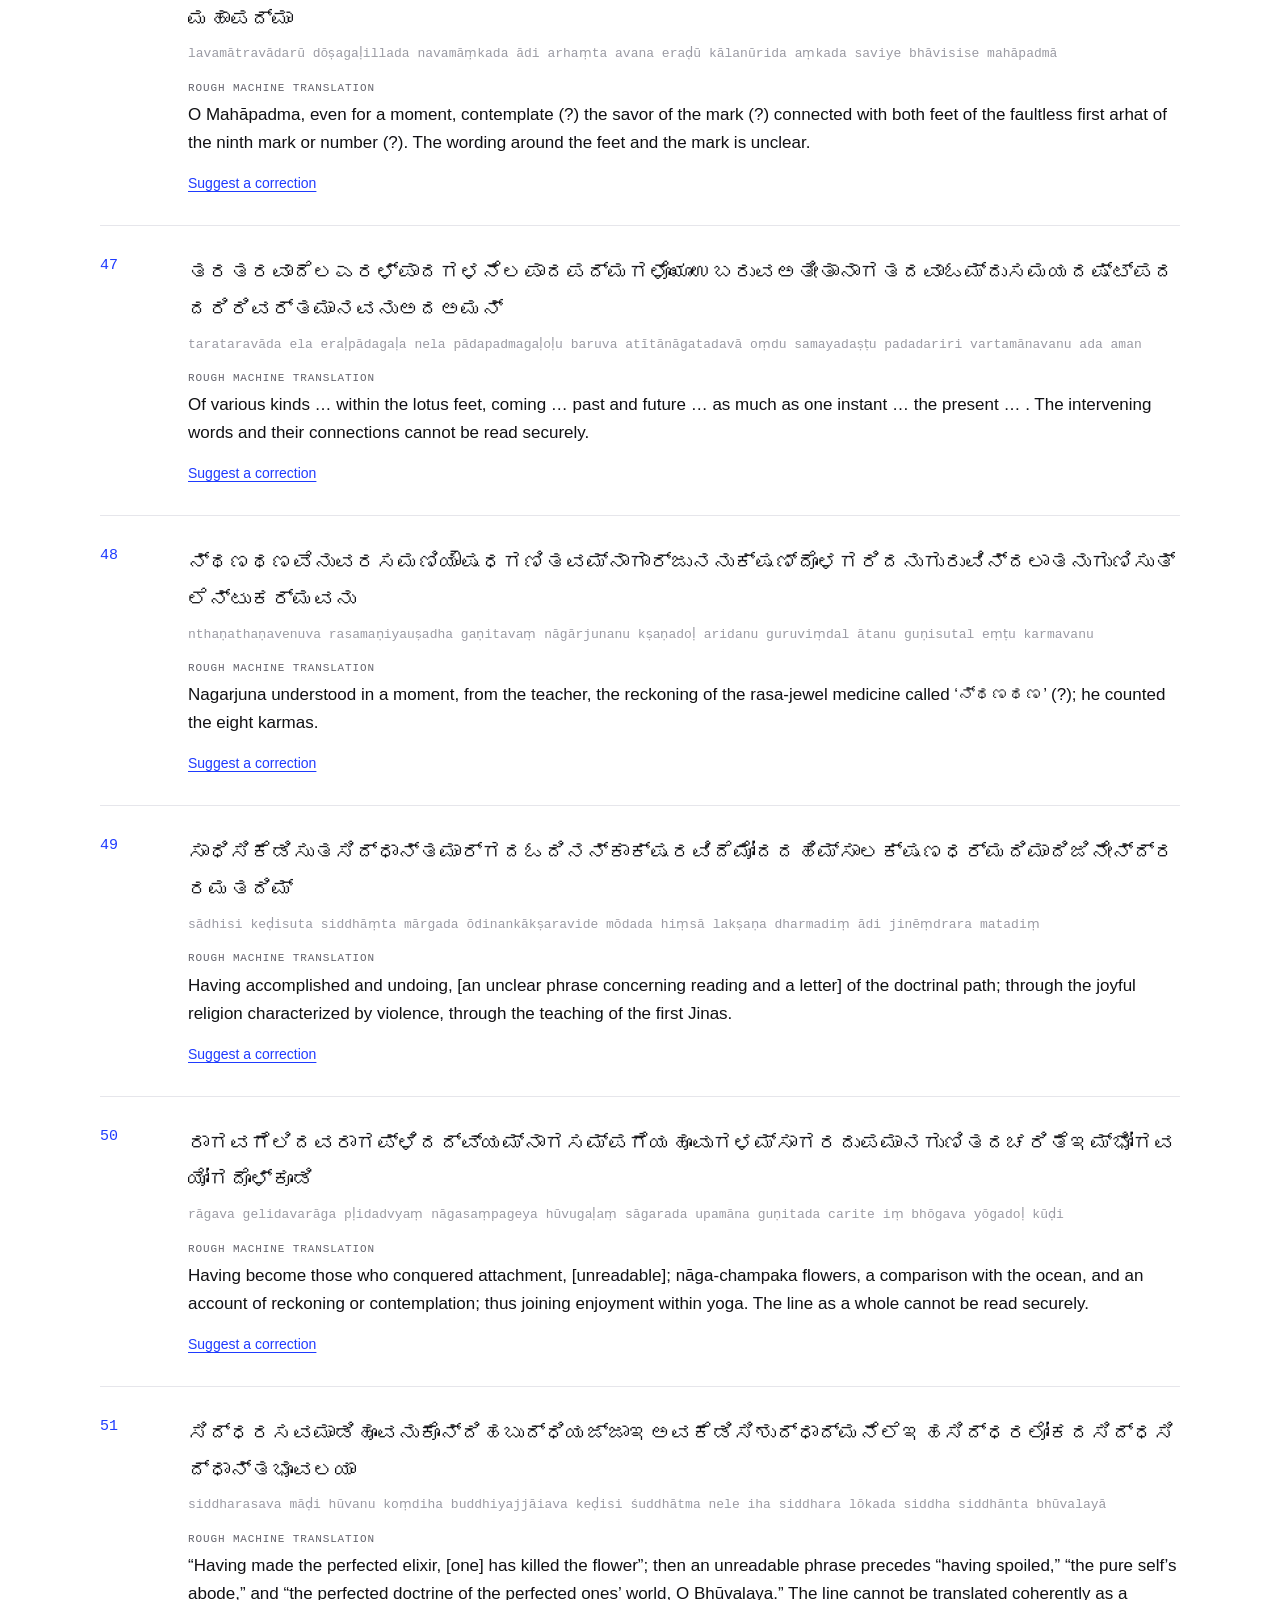
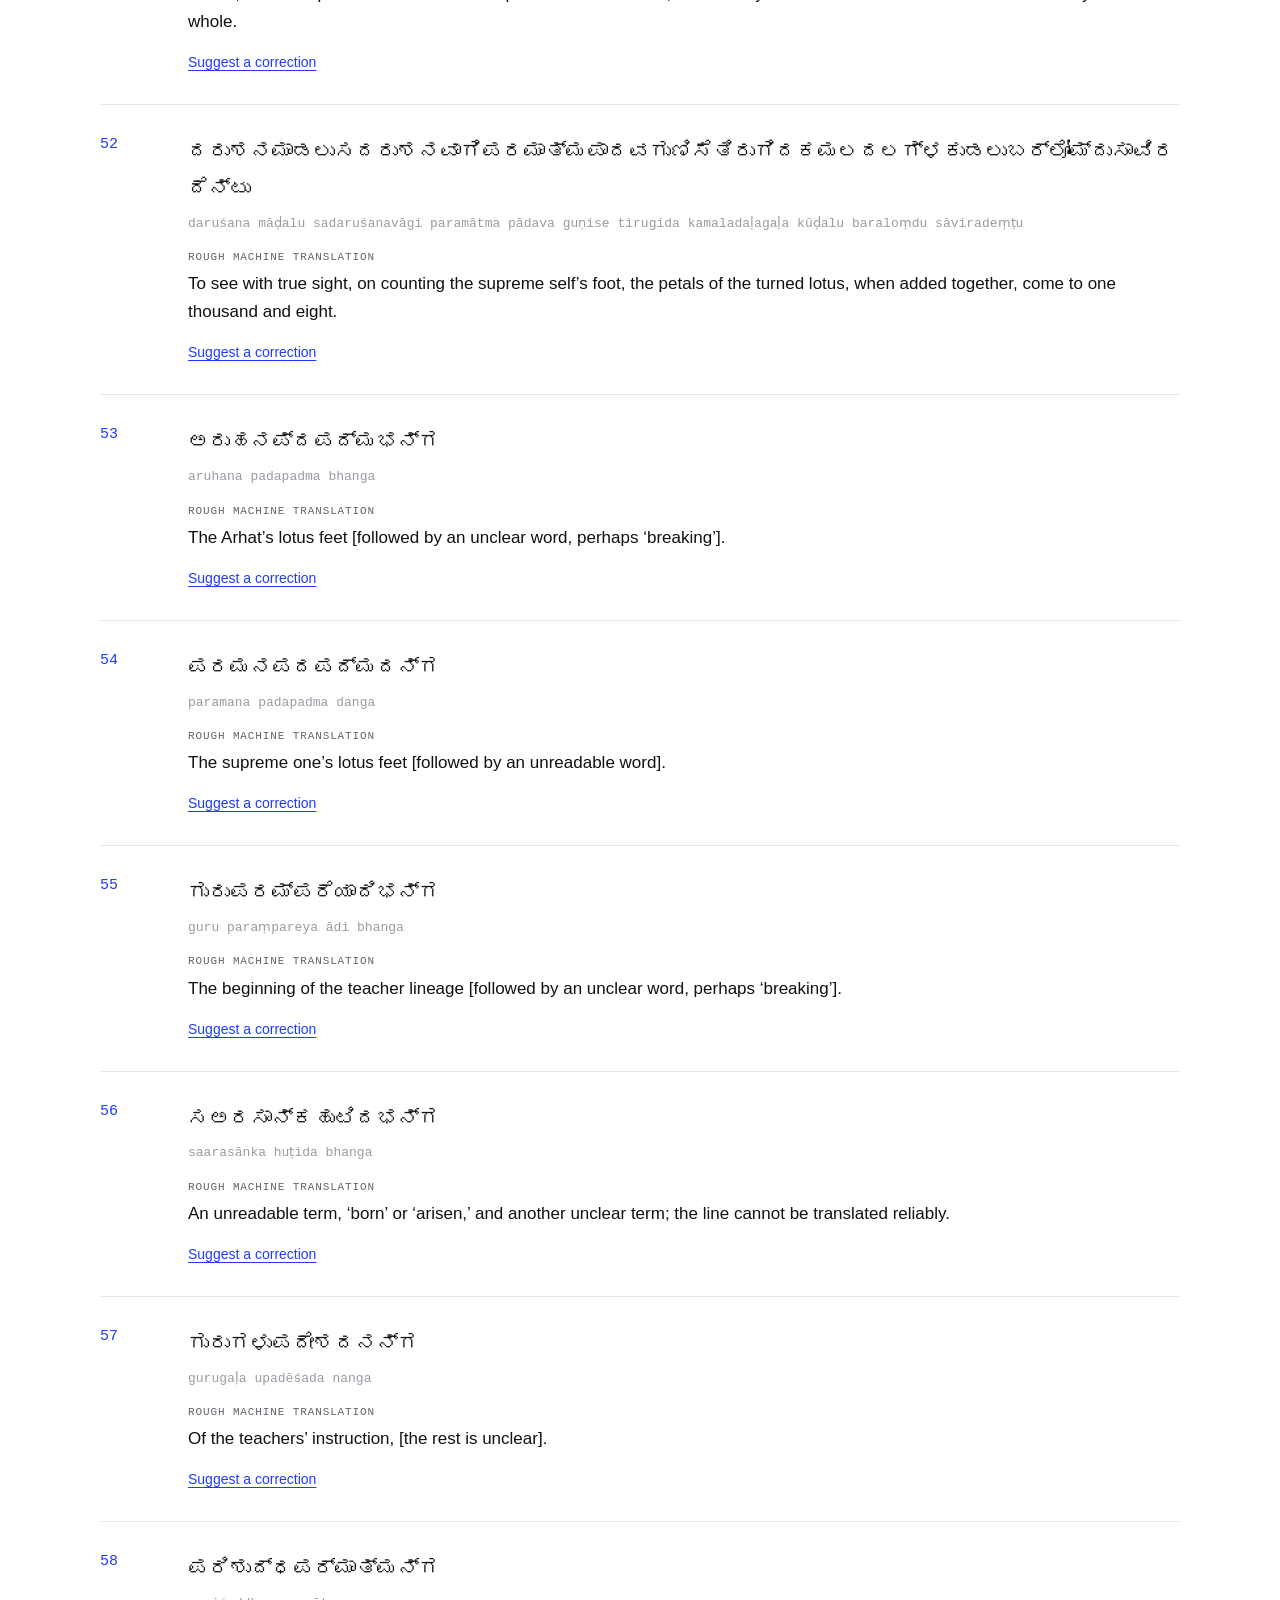
==== commit e731cfc3: "Site: move share and follow links from the header to a sliding side rail Co-Authored-By: Claude Opus" ====
--- a/site/chapter.html
+++ b/site/chapter.html
@@ -14,7 +14,7 @@
 <title>Siribhūvalaya chapter: Kannada text and English translation</title>
 <link rel="icon" href="favicon.svg" type="image/svg+xml"><link rel="icon" href="favicon.ico" sizes="any">
 <link rel="stylesheet" href="https://fonts.googleapis.com/css2?family=Archivo:wght@400;500;600;700&family=IBM+Plex+Mono:wght@400;500&family=Noto+Sans+Kannada:wght@400;500;600&display=swap">
-<link rel="stylesheet" href="style.css?v=7">
+<link rel="stylesheet" href="style.css?v=8">
 <style>
 .top{padding-block:48px 24px}
 .pager{display:flex;justify-content:space-between;gap:12px;margin-top:24px}
@@ -54,7 +54,7 @@
   </div>
   <div class="frame"><div class="verses" id="verses"><p class="muted" style="padding-top:24px">Loading verses…</p></div></div>
 </main>
-<script src="layout.js?v=9"></script>
+<script src="layout.js?v=10"></script>
 <script>
 const c = Math.min(59, Math.max(1, parseInt(new URLSearchParams(location.search).get('c'), 10) || 1));
 const FILE = c <= 8 ? '1_8' : c <= 20 ? '9_20' : c <= 33 ? '21_33' : c <= 46 ? '34_46' : '47_59';
--- a/site/style.css
+++ b/site/style.css
@@ -108,3 +108,16 @@
 @media (max-width:1100px){.site-head .social .share-btn span{display:none}.site-head .social .share-btn{padding:5px 8px}.site-nav{gap:18px}.social{gap:10px}}
 .share-menu button{border:0;background:none;cursor:pointer;font:inherit}
 @media (max-width:700px){.site-head .share-menu{right:auto;left:110px}}
+.side-rail{position:fixed;left:0;top:50%;transform:translateY(-50%);z-index:30;display:flex;align-items:center;transition:transform .35s ease}
+.side-rail .social{flex-direction:column;gap:6px;background:var(--bg);border:1px solid var(--line);border-left:0;border-radius:0 14px 14px 0;padding:10px 8px;box-shadow:0 6px 20px rgba(0,0,0,.08)}
+.side-rail .social a,.side-rail .share-btn{padding:8px;border:0;border-radius:10px}
+.side-rail .social a:hover,.side-rail .share-btn:hover{background:var(--tile)}
+.side-rail .share-btn span{display:none}
+.side-rail .social svg{width:20px;height:20px}
+.side-rail .share-menu{left:calc(100% + 8px);right:auto;top:auto;bottom:0}
+.rail-tab{width:22px;height:44px;margin-left:-1px;background:var(--bg);border:1px solid var(--line);border-left:0;border-radius:0 10px 10px 0;color:var(--muted);cursor:pointer;display:flex;align-items:center;justify-content:center;padding:0}
+.rail-tab svg{width:14px;height:14px;transition:transform .35s ease}
+.side-rail.hidden{transform:translate(calc(-100% + 22px),-50%)}
+.side-rail.hidden .rail-tab svg{transform:rotate(180deg)}
+@media (max-width:700px){.side-rail{top:auto;bottom:90px;transform:none}.side-rail.hidden{transform:translateX(calc(-100% + 22px))}}
+@media (prefers-reduced-motion:reduce){.side-rail,.rail-tab svg{transition:none}}
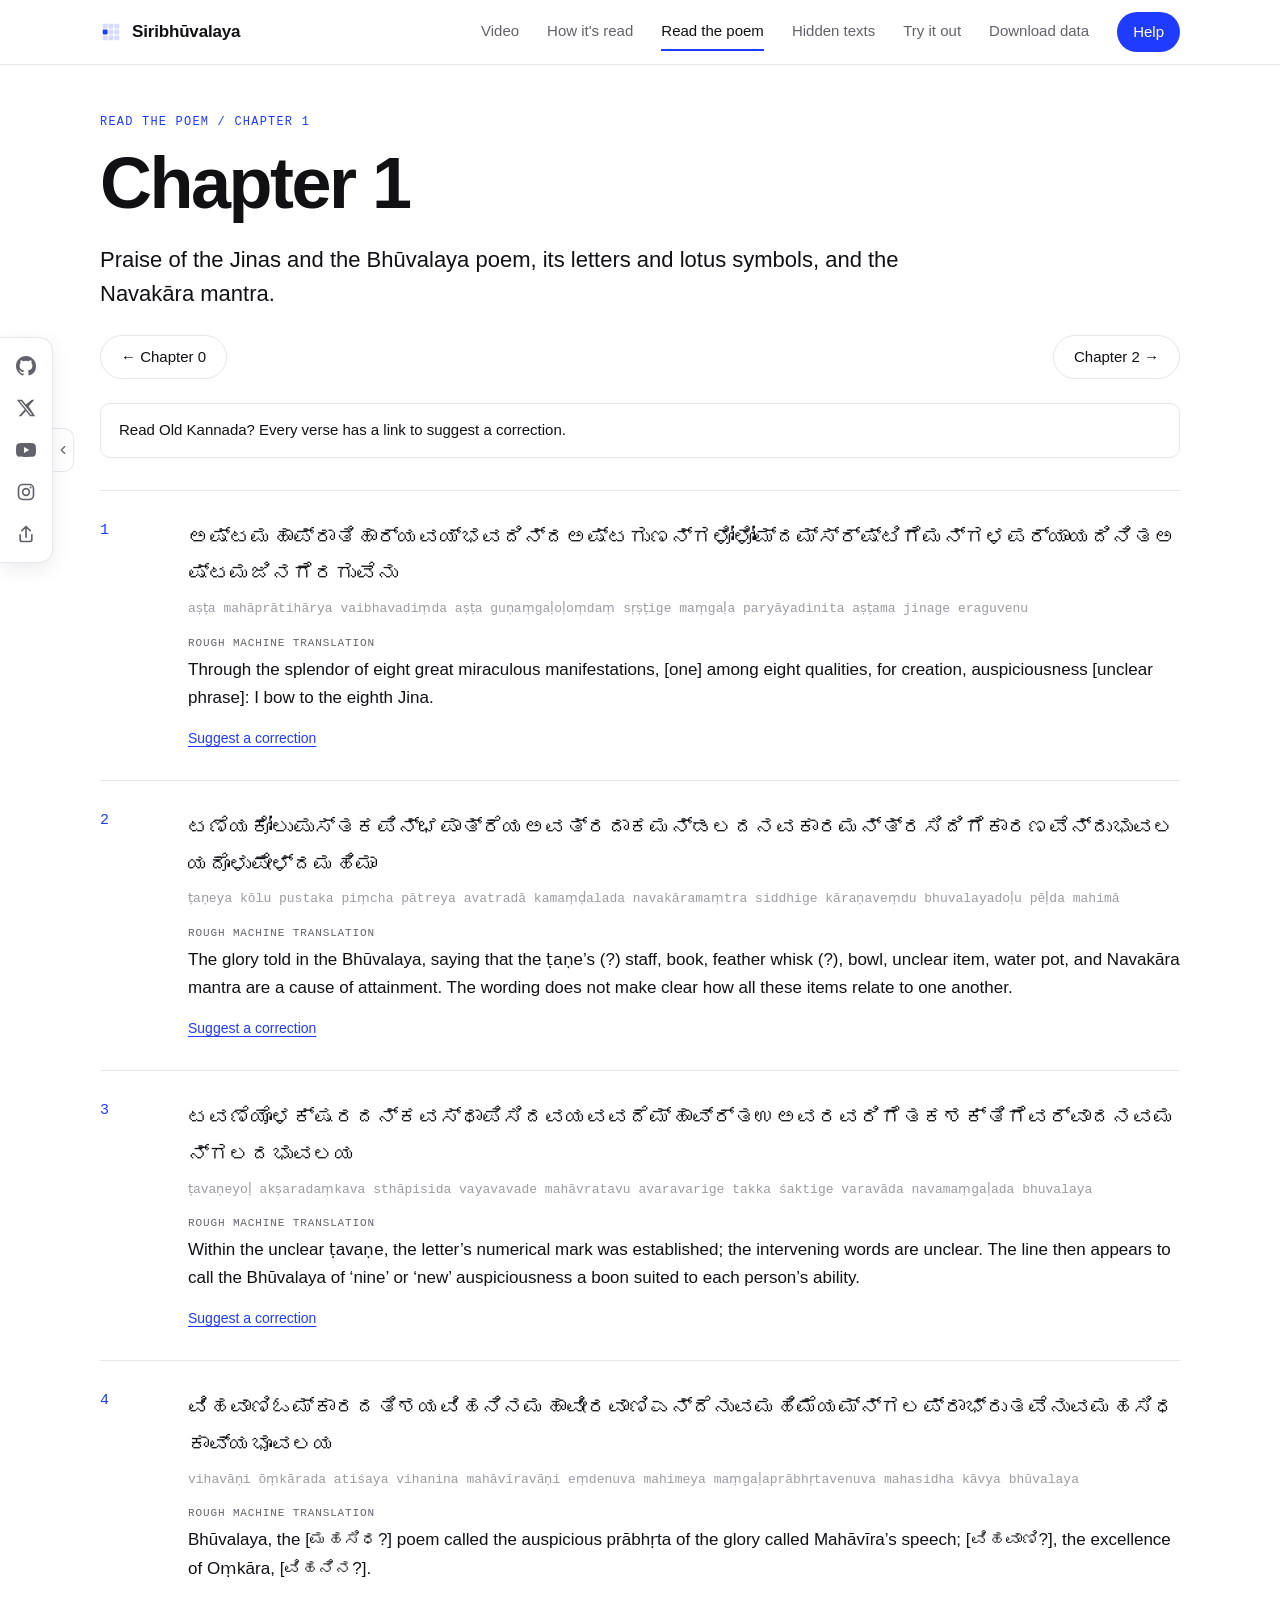
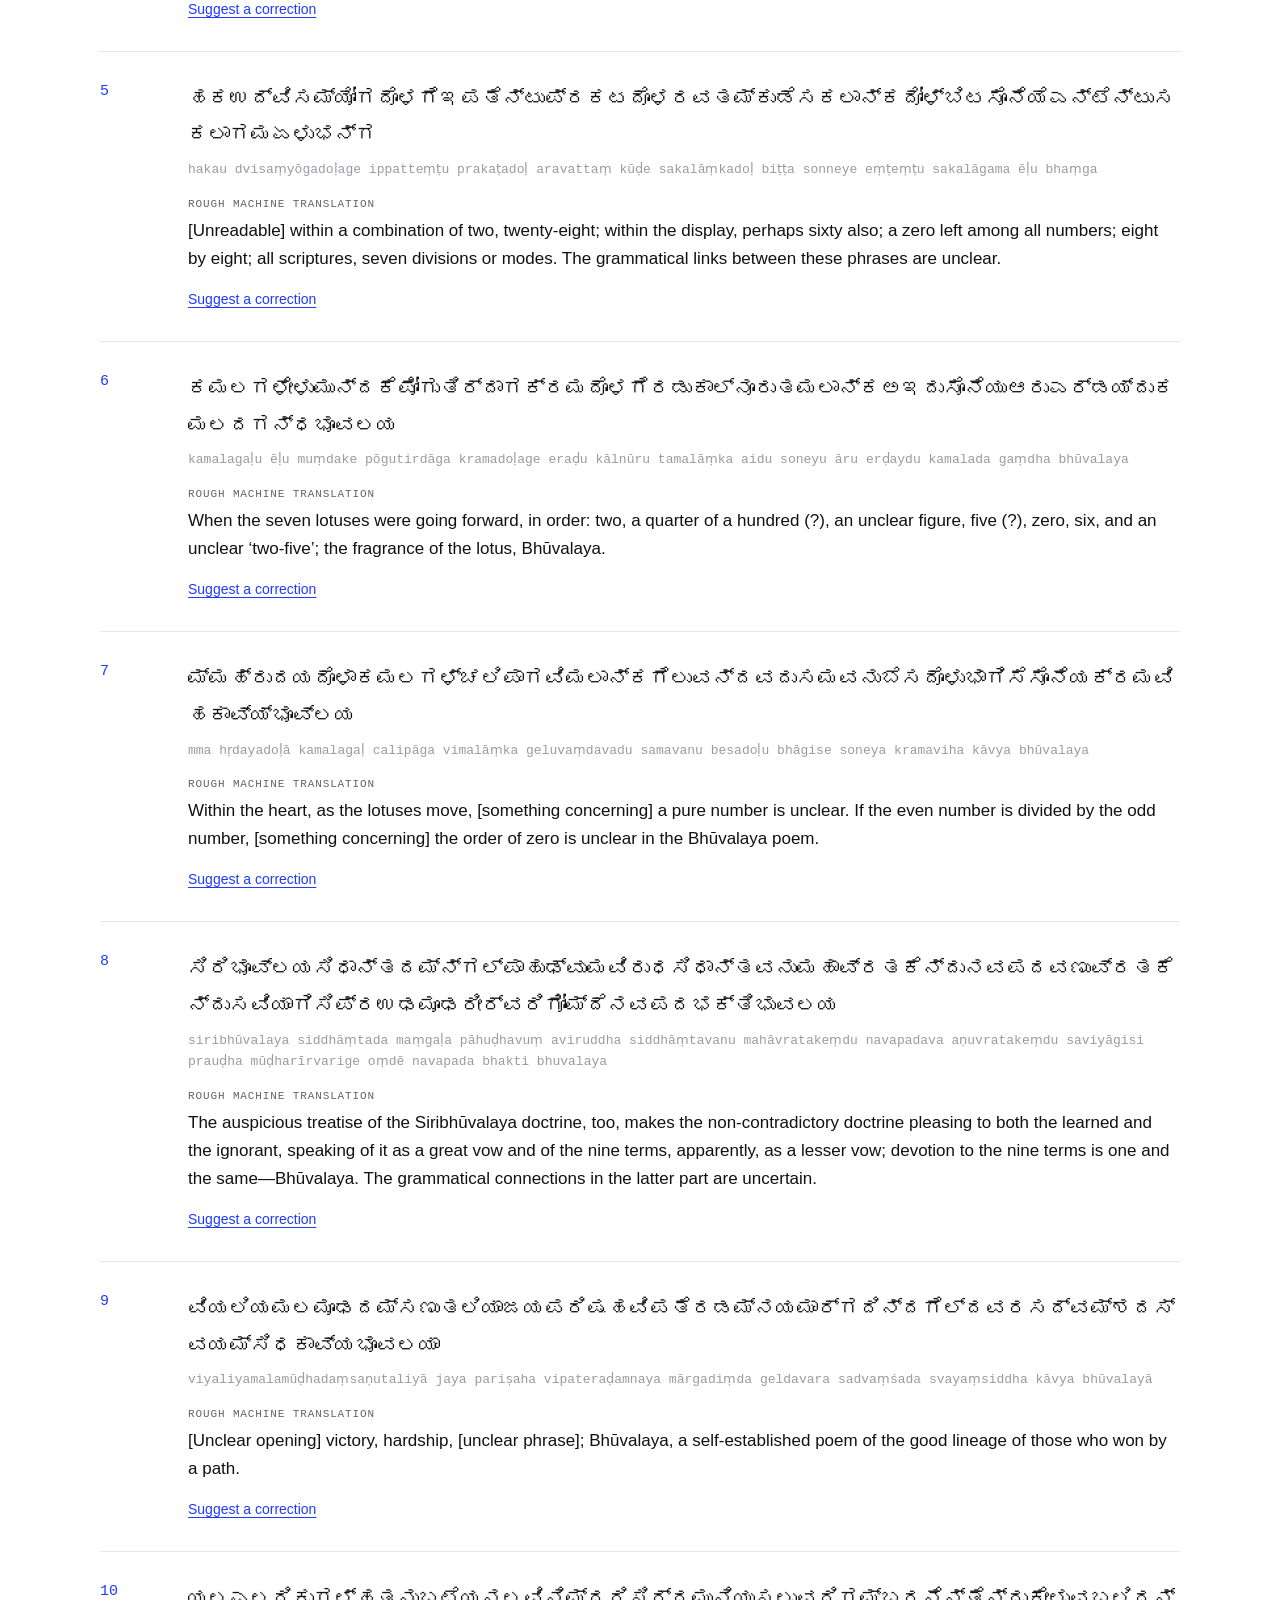
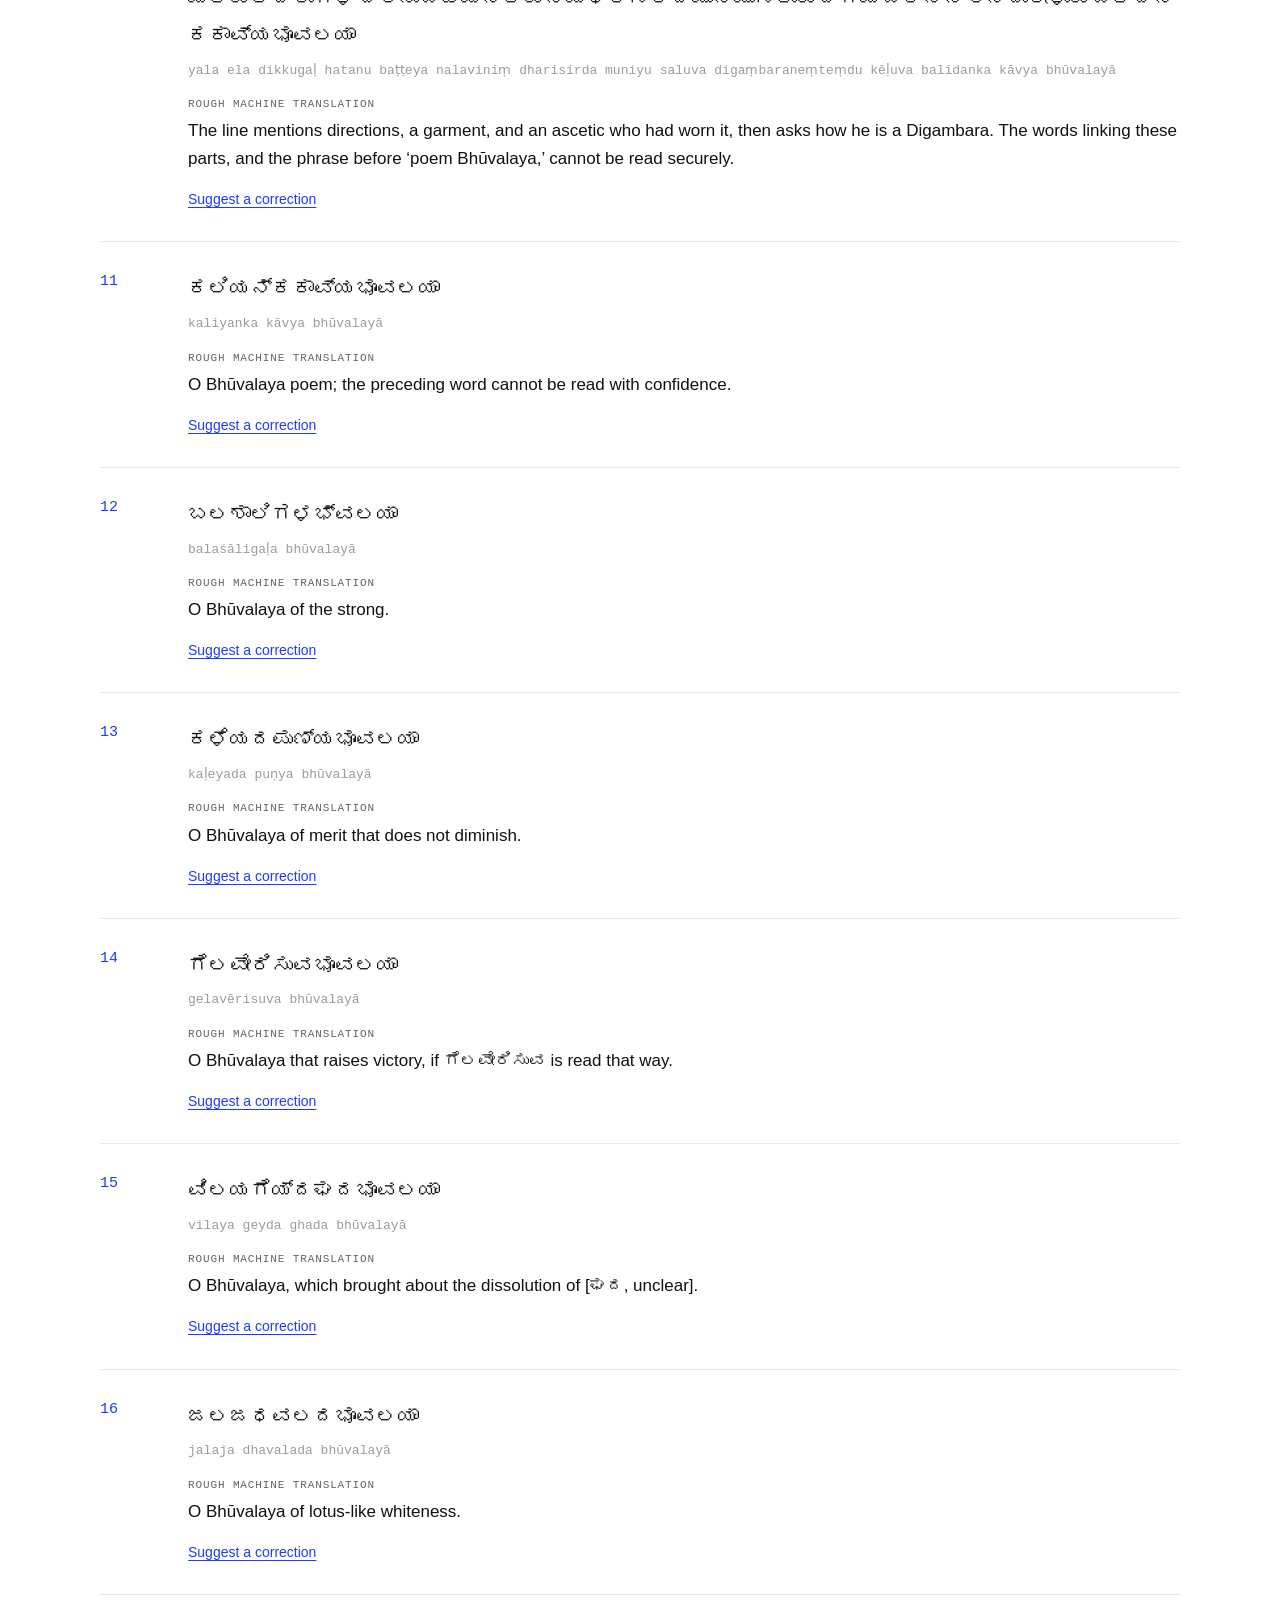
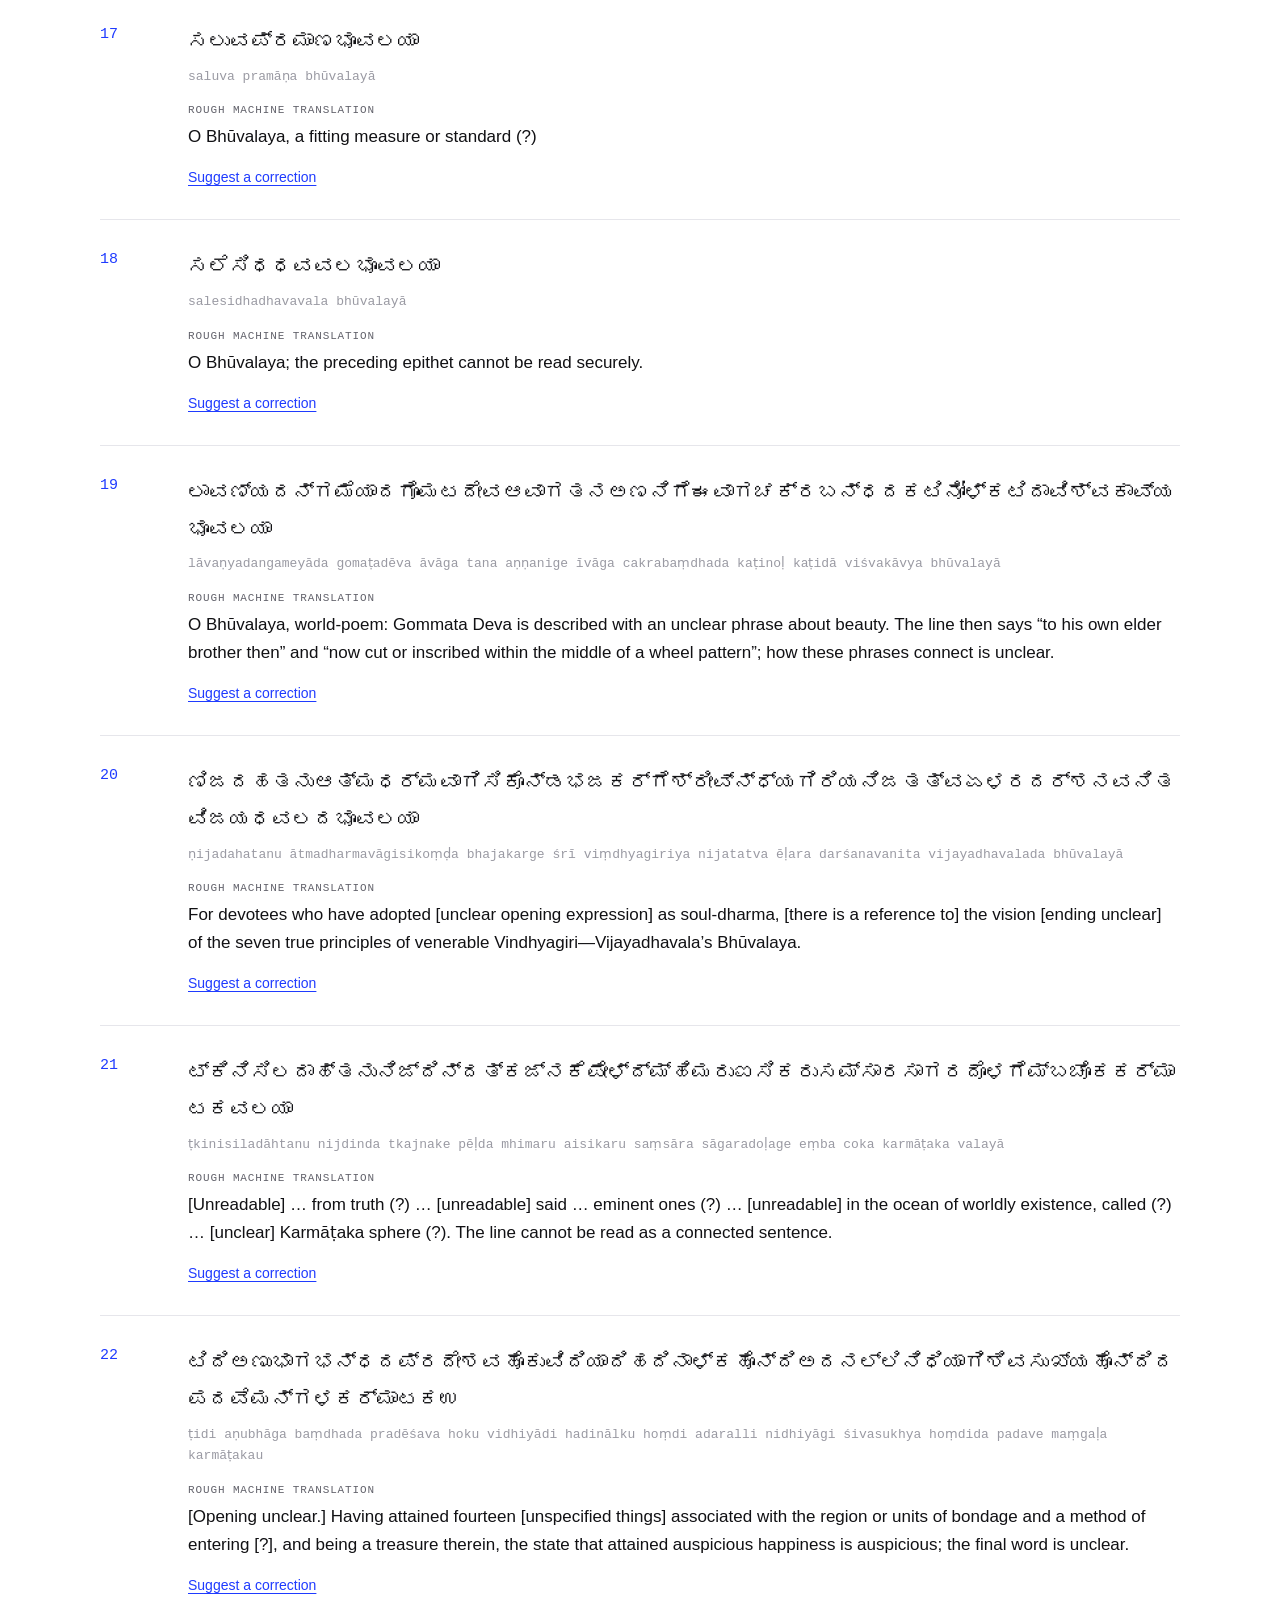
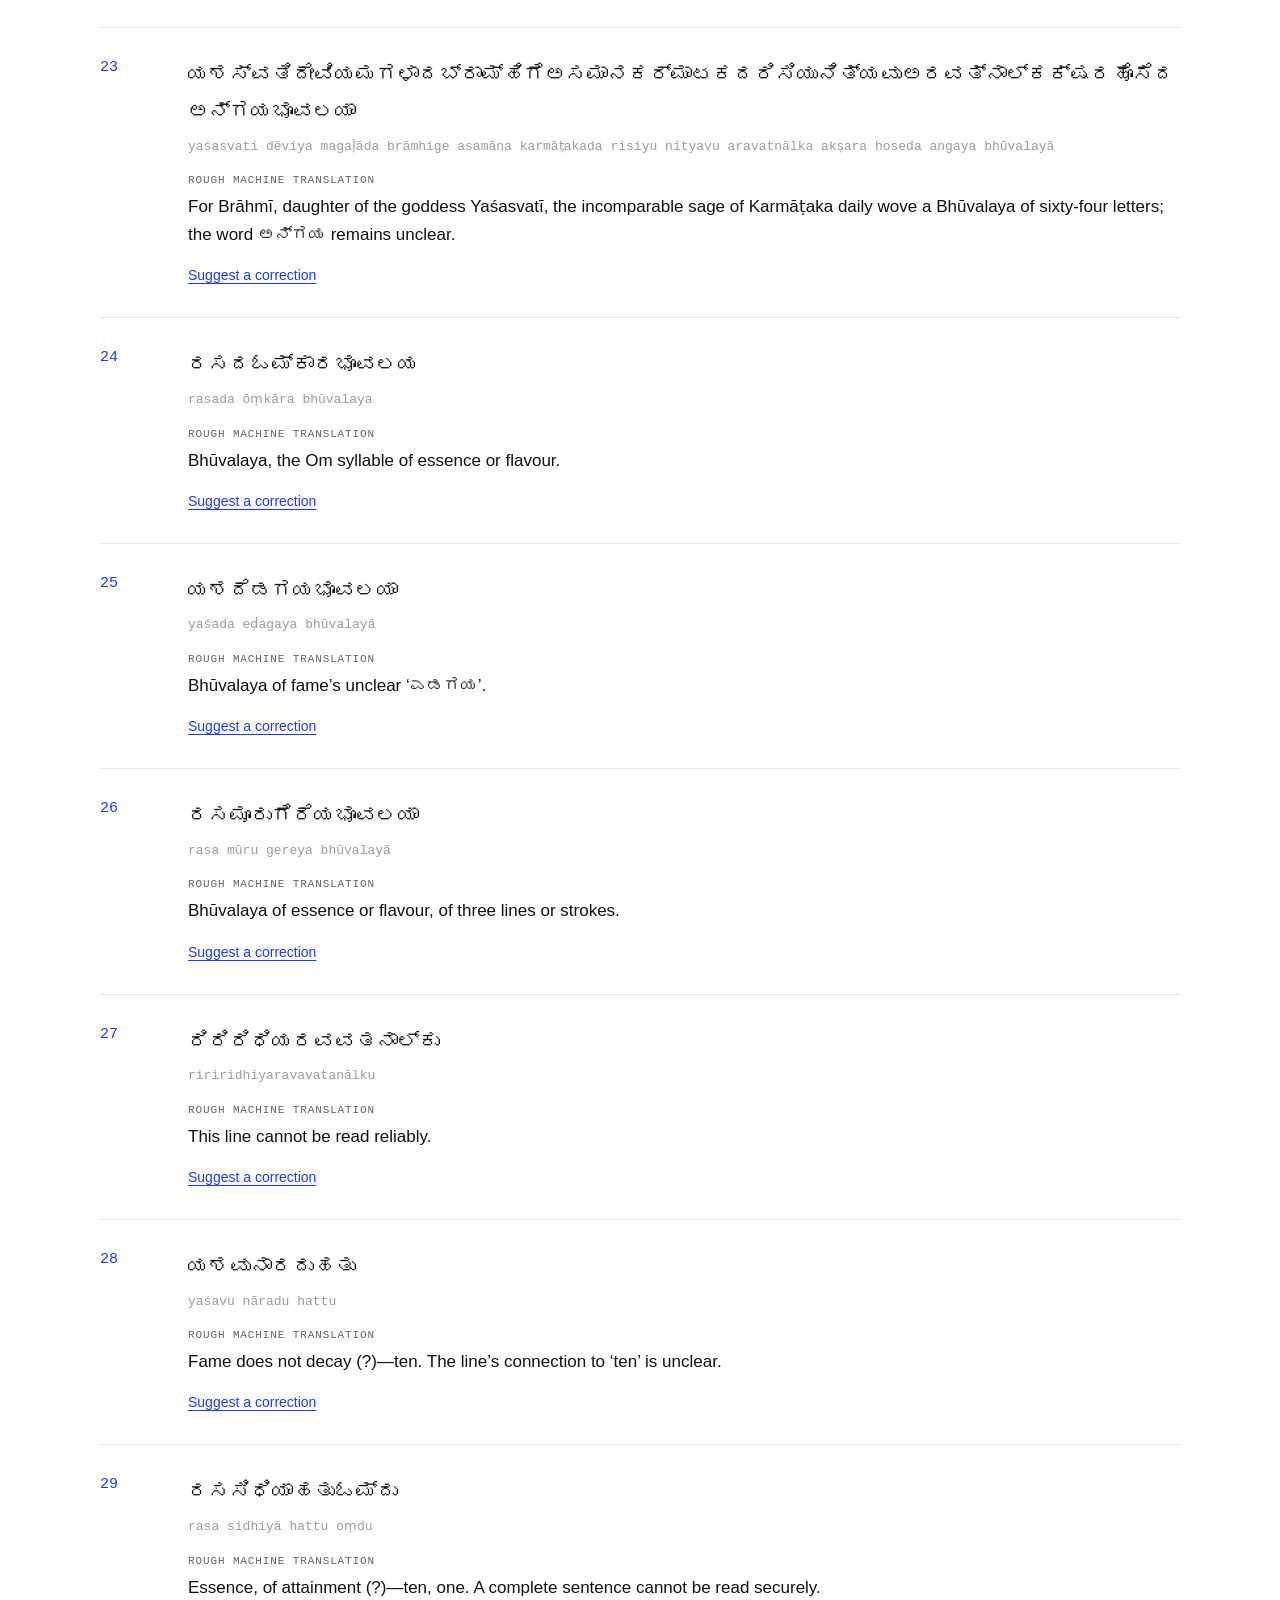
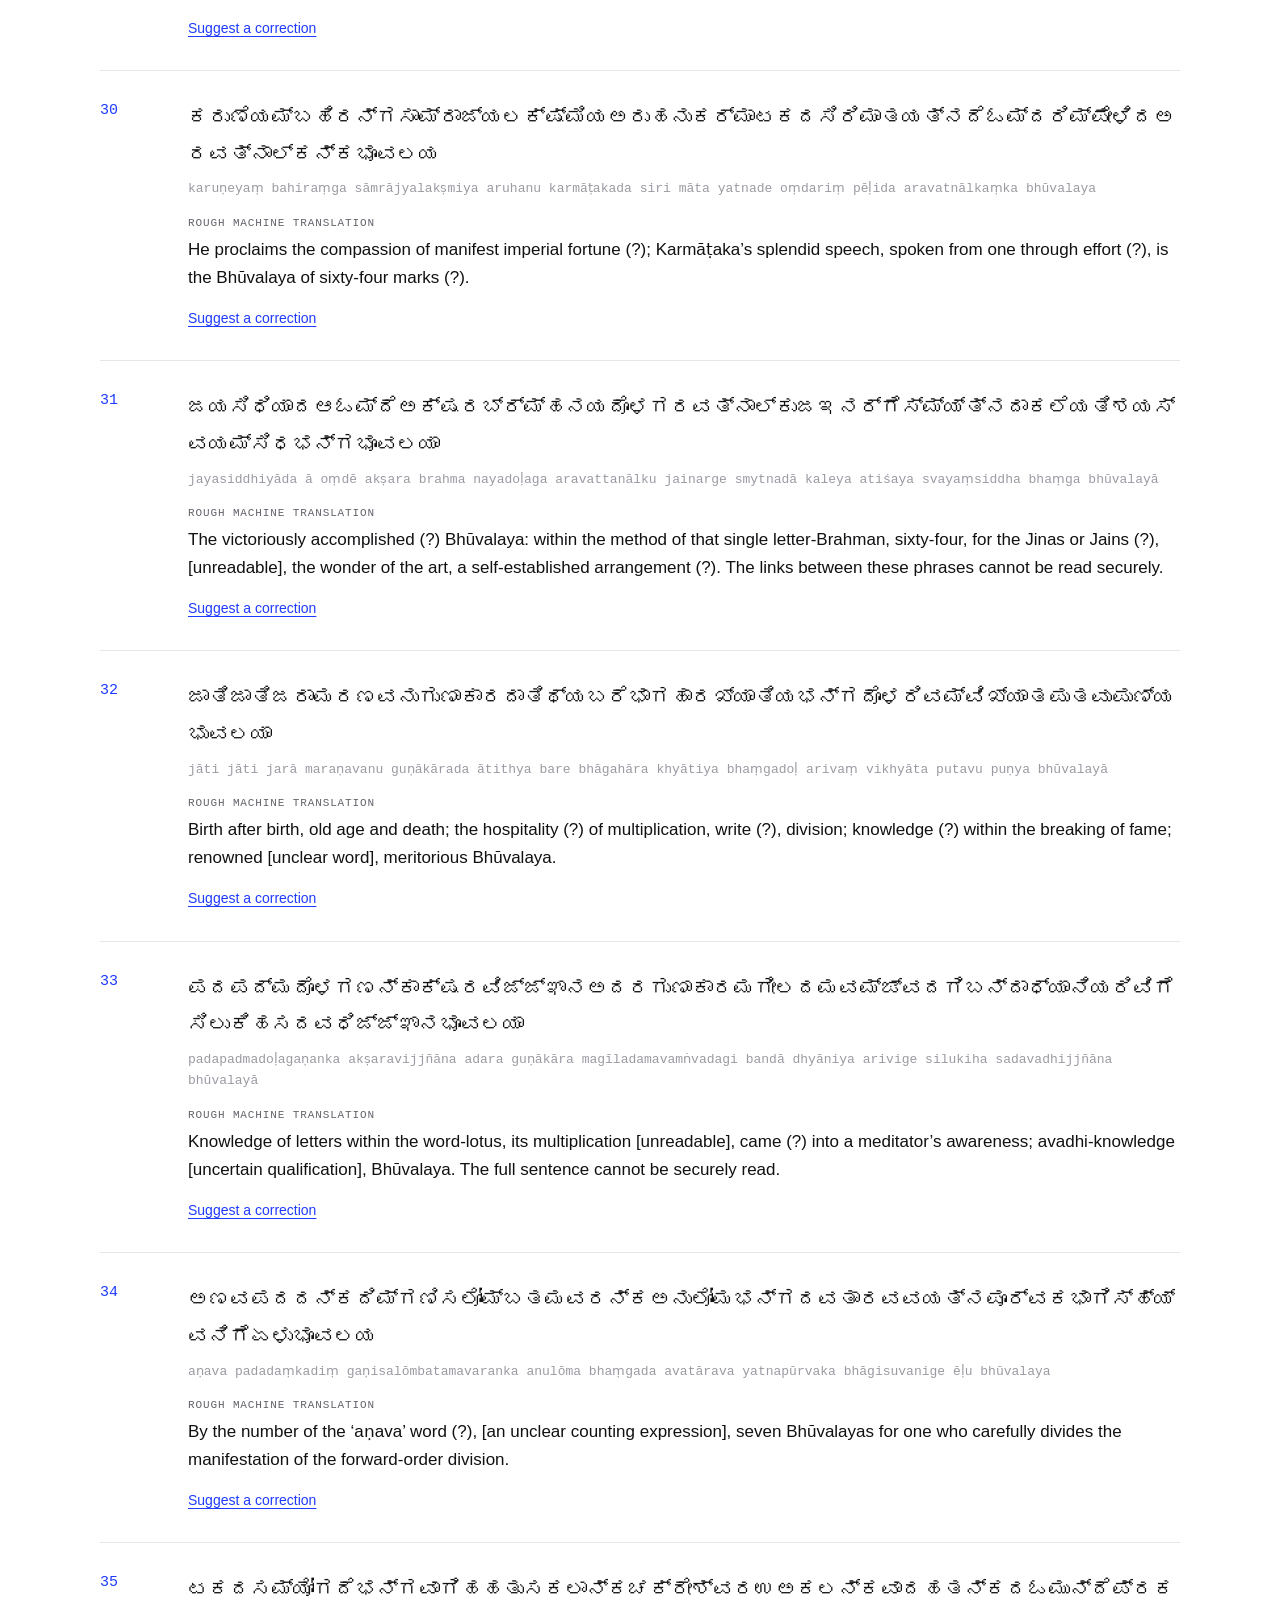
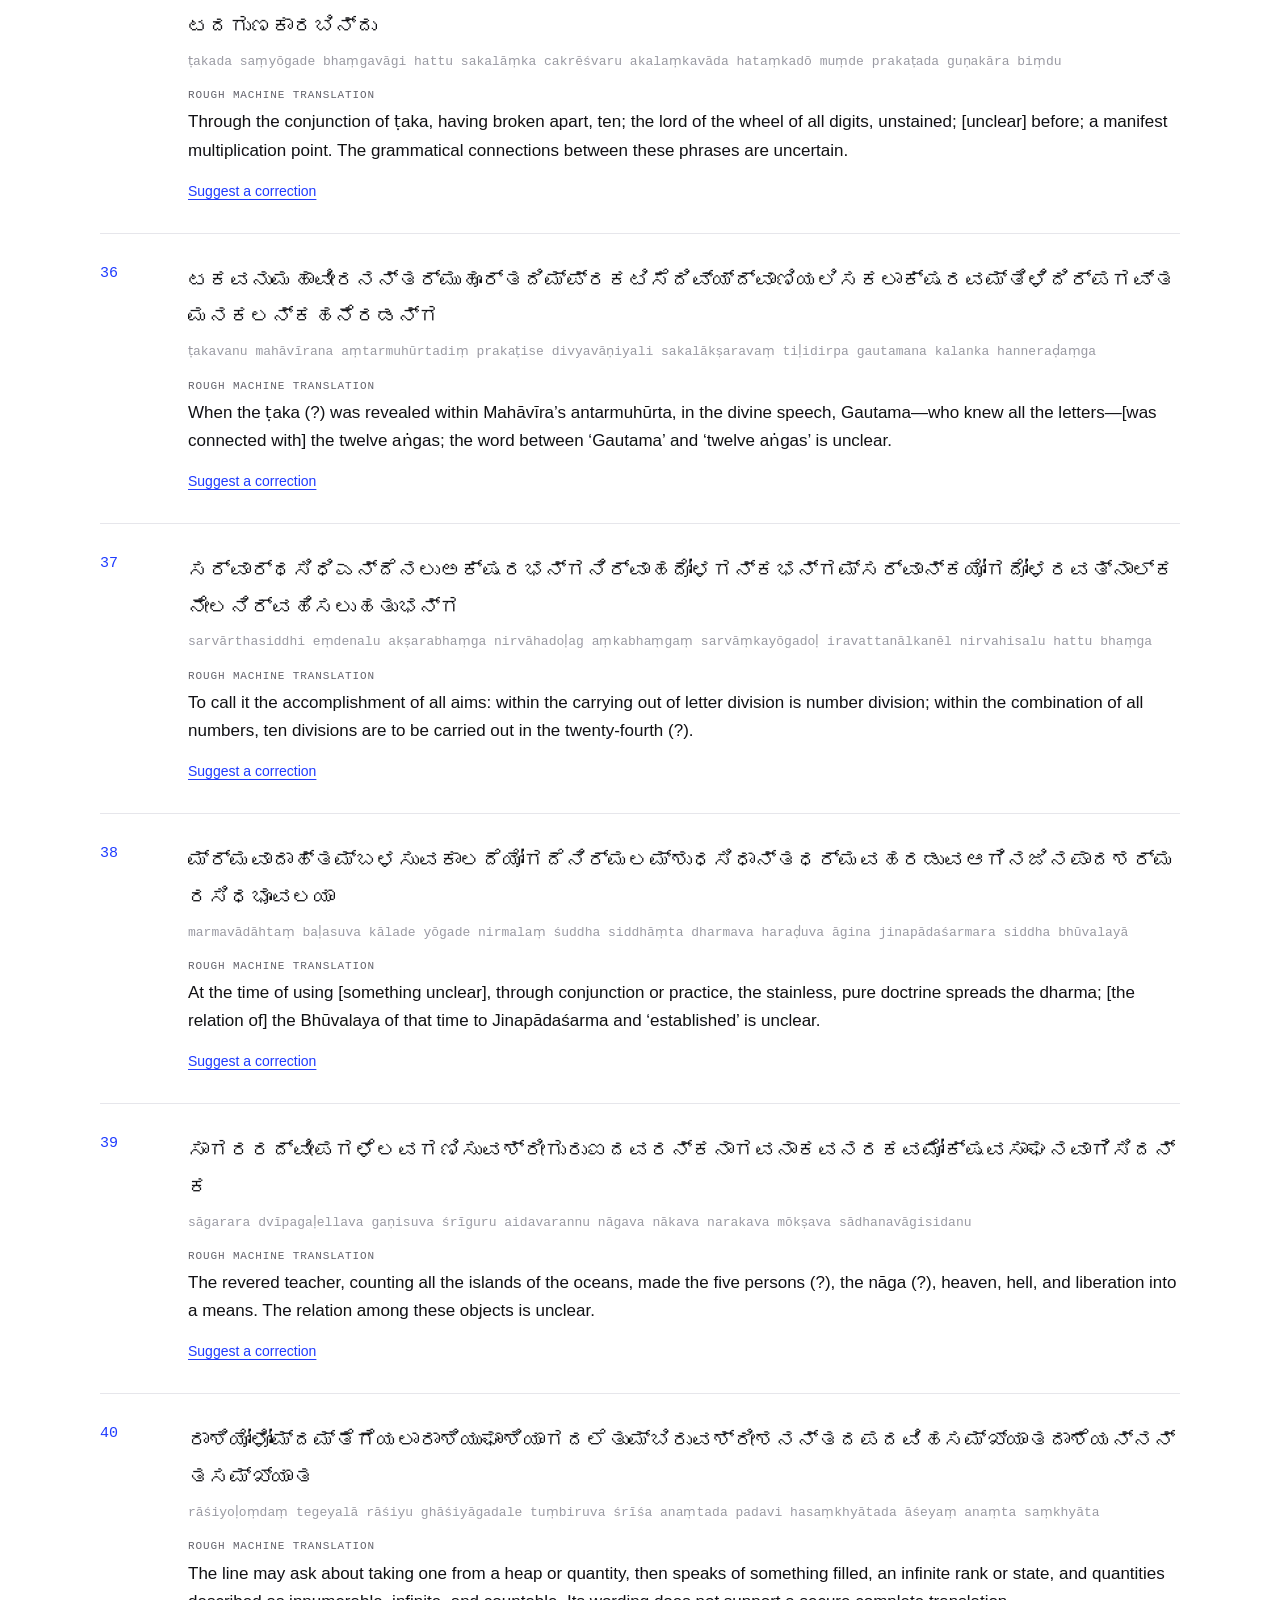
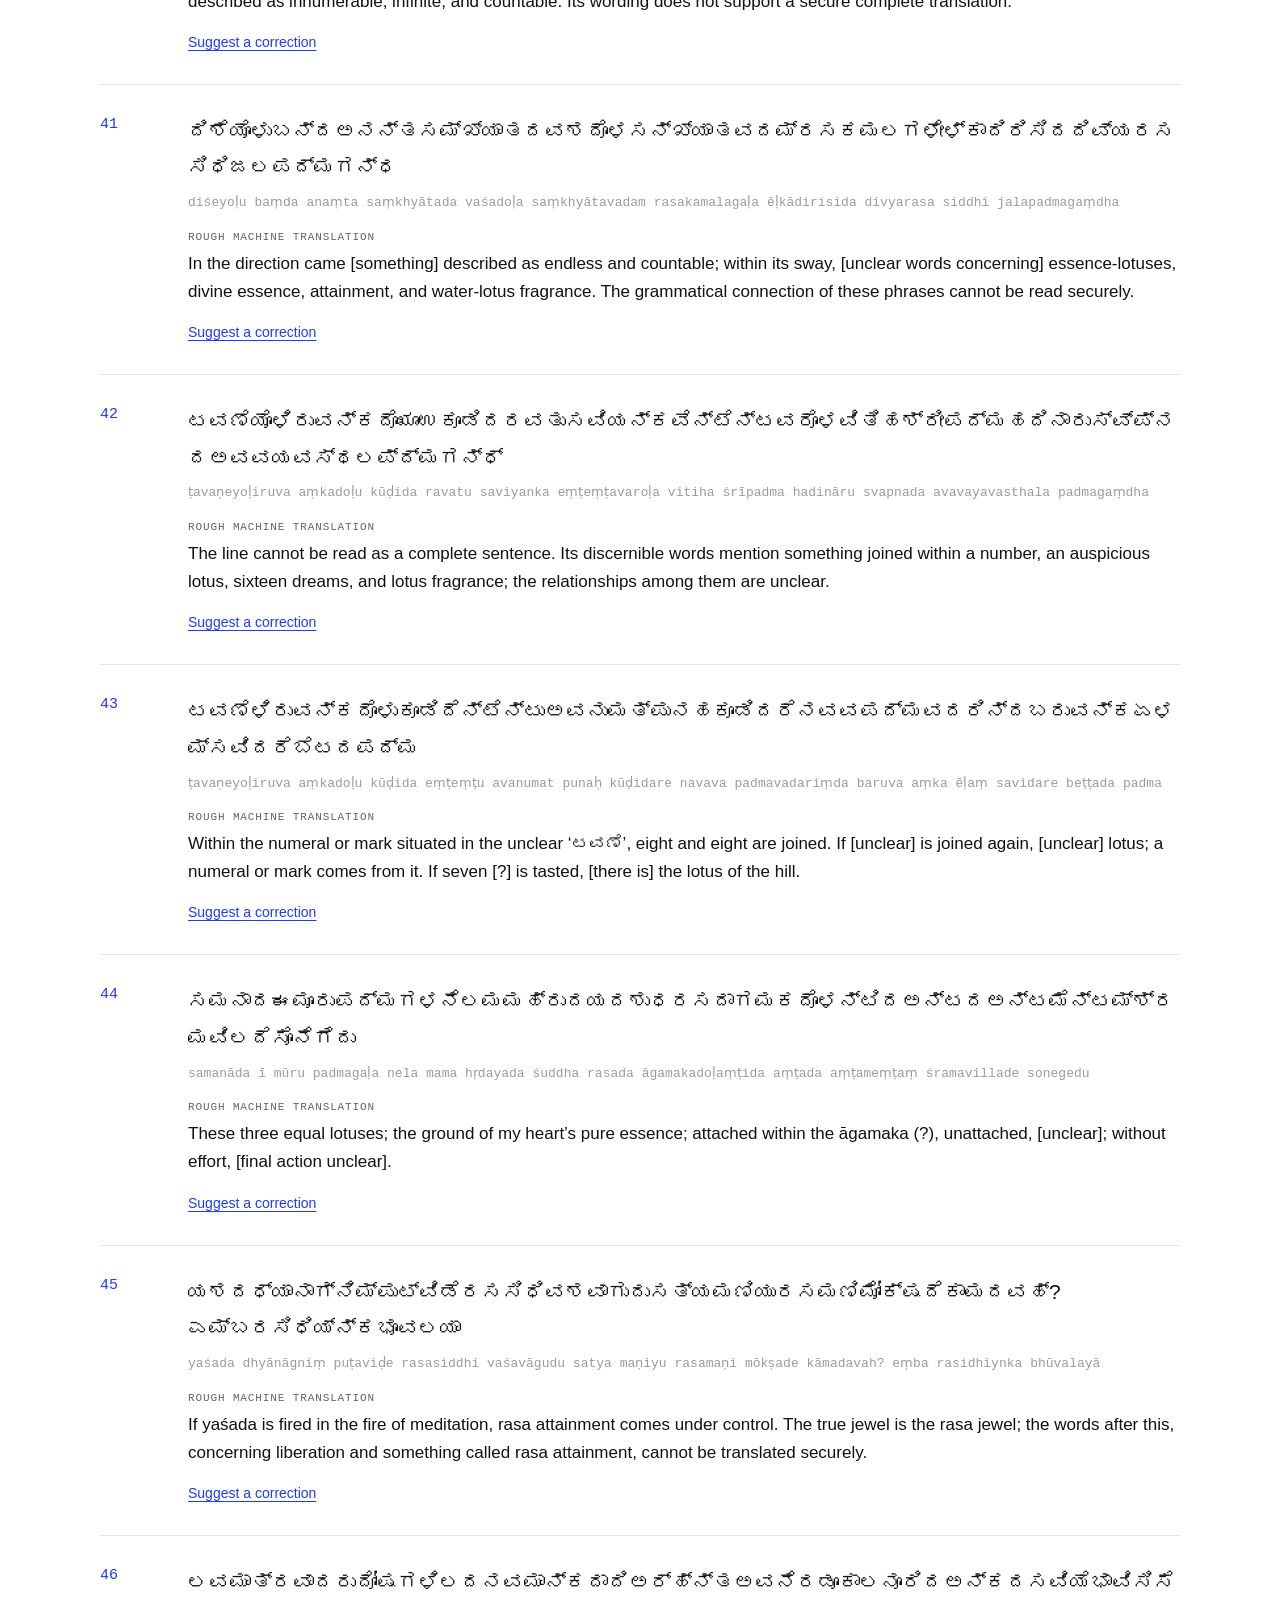
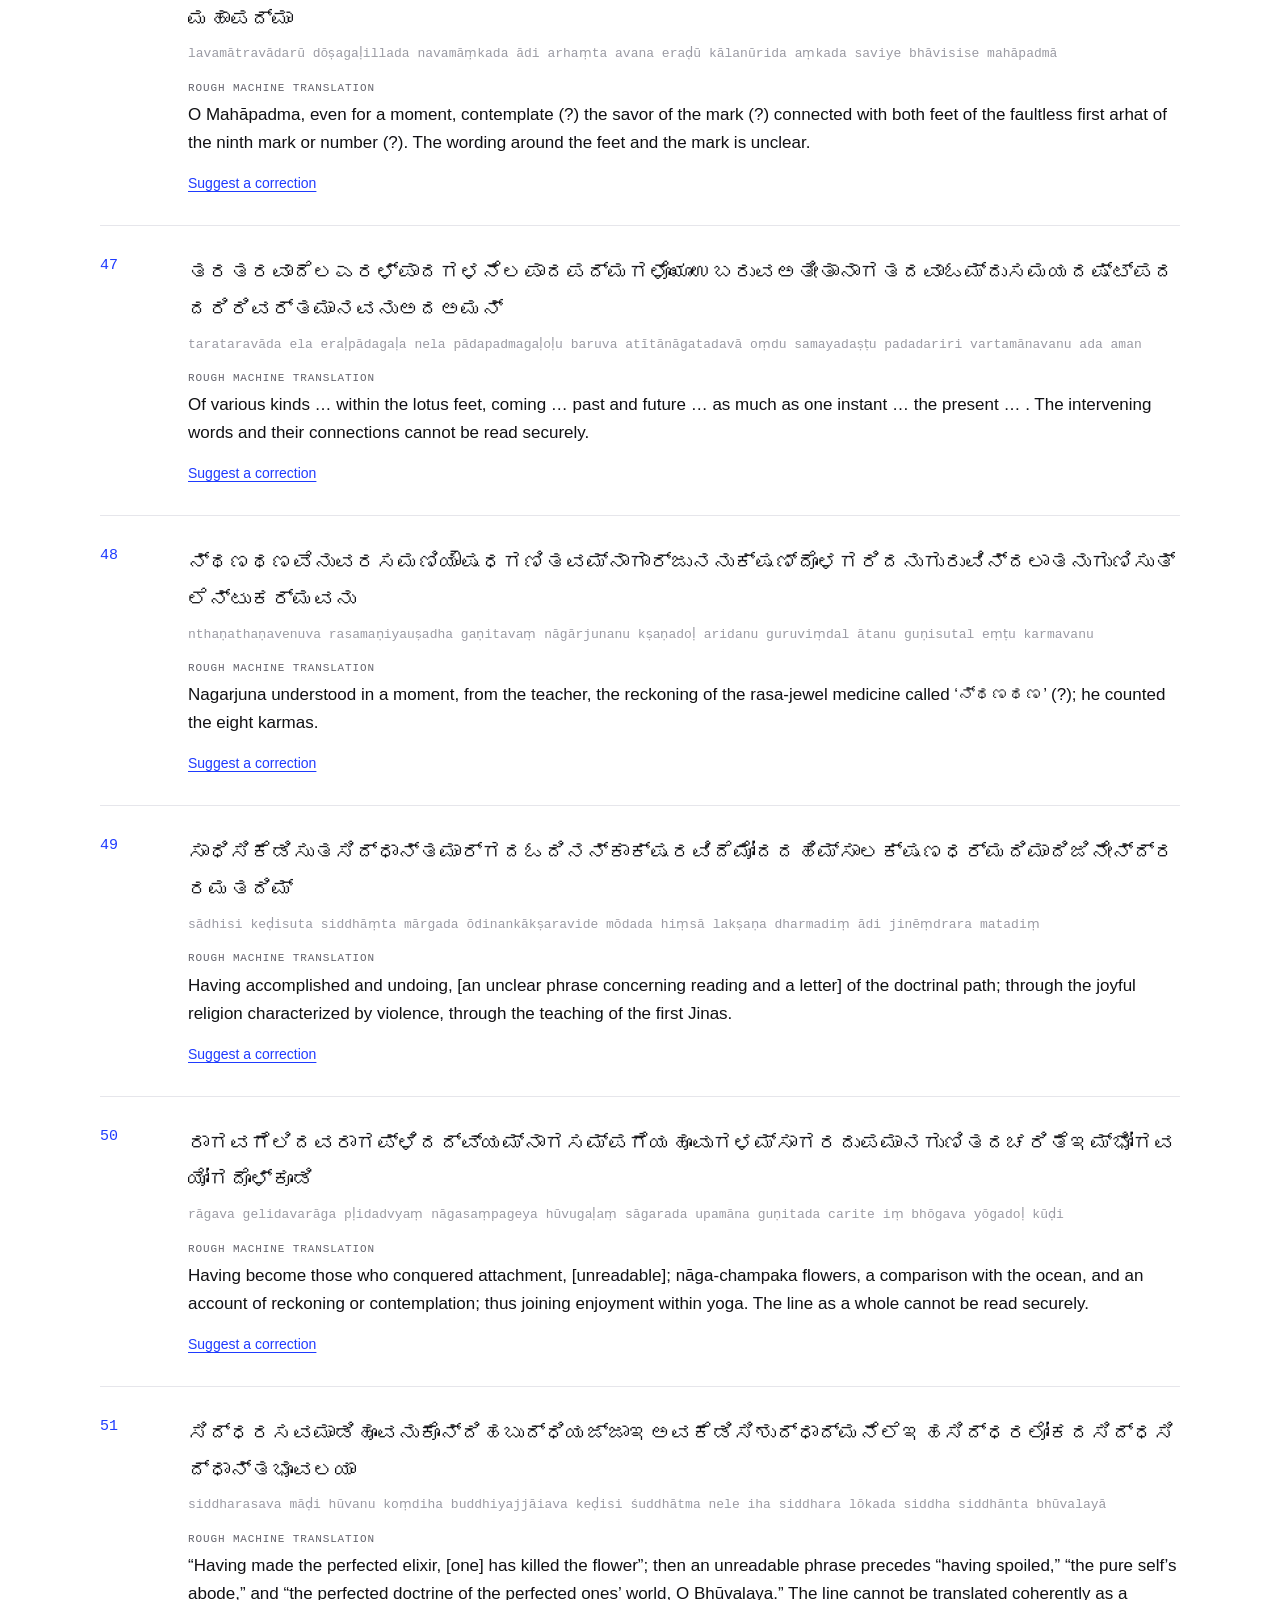
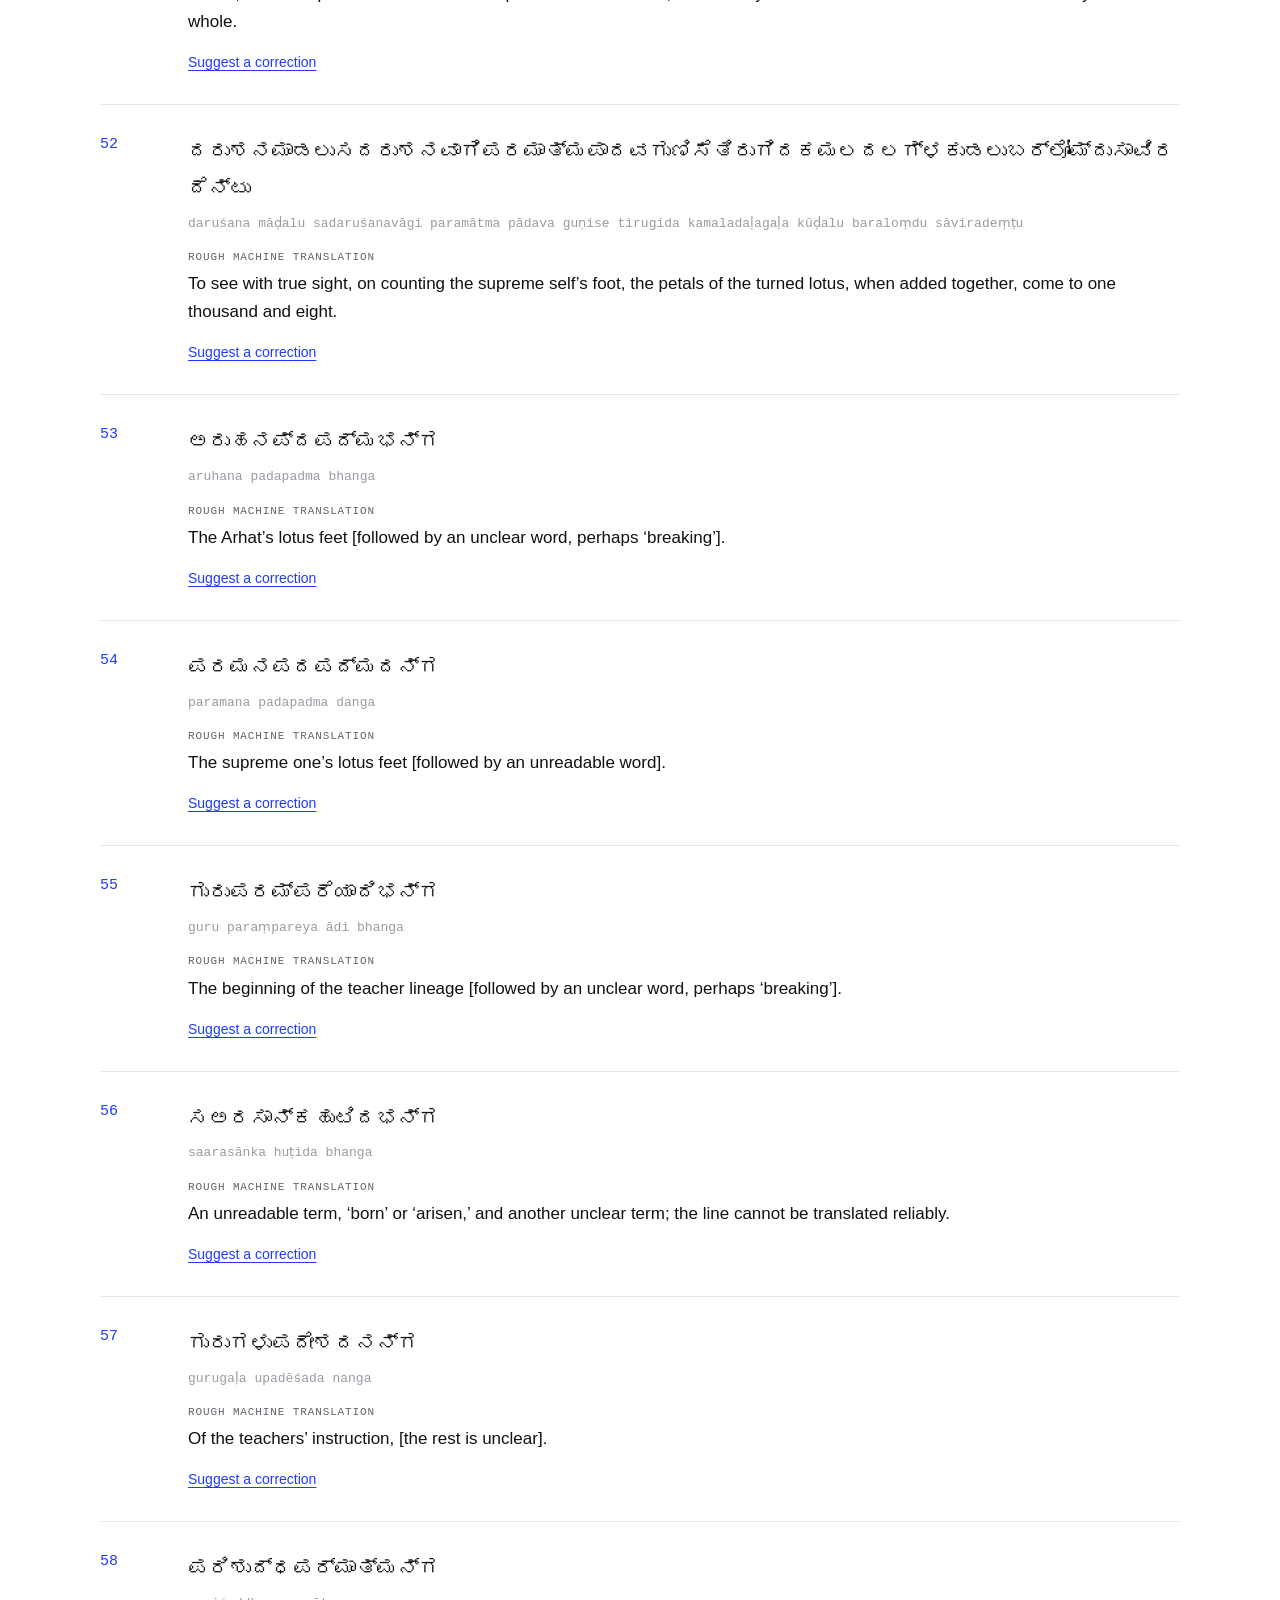
==== commit 1092f369: "Site: add Instagram link to the side rail and footer Co-Authored-By: Claude Sonnet 5.5 <noreply@anth" ====
--- a/site/chapter.html
+++ b/site/chapter.html
@@ -54,7 +54,7 @@
   </div>
   <div class="frame"><div class="verses" id="verses"><p class="muted" style="padding-top:24px">Loading verses…</p></div></div>
 </main>
-<script src="layout.js?v=10"></script>
+<script src="layout.js?v=11"></script>
 <script>
 const c = Math.min(59, Math.max(1, parseInt(new URLSearchParams(location.search).get('c'), 10) || 1));
 const FILE = c <= 8 ? '1_8' : c <= 20 ? '9_20' : c <= 33 ? '21_33' : c <= 46 ? '34_46' : '47_59';
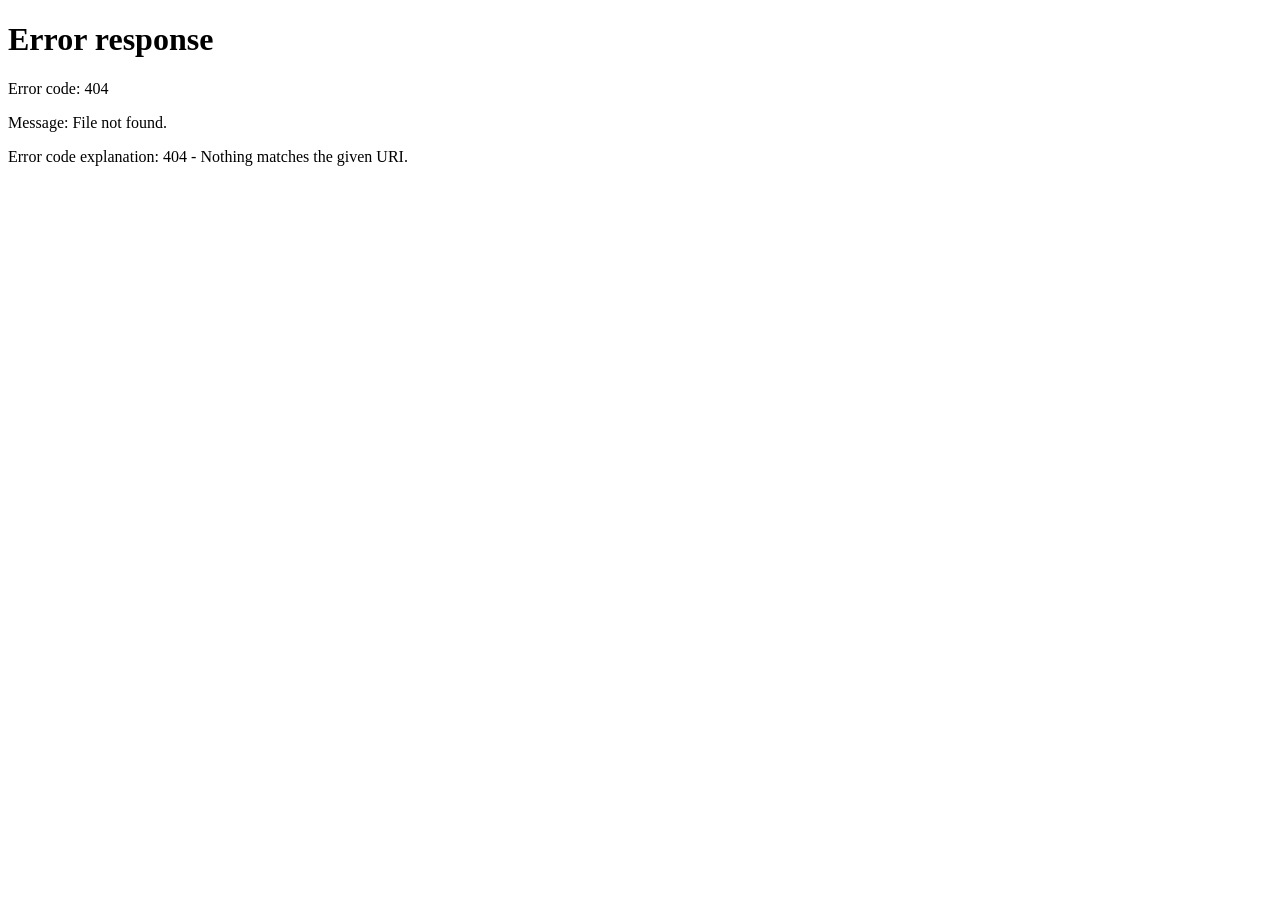
==== commit 49876f0c: "Serve each chapter as its own static page Google crawled chapter.html?c=N but indexed none: every UR" ====
--- a/site/chapter.html
+++ b/site/chapter.html
@@ -14,7 +14,7 @@
 <title>Siribhūvalaya chapter: Kannada text and English translation</title>
 <link rel="icon" href="favicon.svg" type="image/svg+xml"><link rel="icon" href="favicon.ico" sizes="any">
 <link rel="stylesheet" href="https://fonts.googleapis.com/css2?family=Archivo:wght@400;500;600;700&family=IBM+Plex+Mono:wght@400;500&family=Noto+Sans+Kannada:wght@400;500;600&display=swap">
-<link rel="stylesheet" href="style.css?v=8">
+<link rel="stylesheet" href="style.css?v=9">
 <style>
 .top{padding-block:48px 24px}
 .pager{display:flex;justify-content:space-between;gap:12px;margin-top:24px}
@@ -54,13 +54,14 @@
   </div>
   <div class="frame"><div class="verses" id="verses"><p class="muted" style="padding-top:24px">Loading verses…</p></div></div>
 </main>
-<script src="layout.js?v=11"></script>
+<script src="layout.js?v=12"></script>
 <script>
 const c = Math.min(59, Math.max(1, parseInt(new URLSearchParams(location.search).get('c'), 10) || 1));
+location.replace('chapter-' + c + '.html' + location.hash);  // each chapter now has its own static page
 const FILE = c <= 8 ? '1_8' : c <= 20 ? '9_20' : c <= 33 ? '21_33' : c <= 46 ? '34_46' : '47_59';
 const $ = id => document.getElementById(id);
 document.title = 'Siribhūvalaya chapter ' + c + ': Kannada text and English translation';
-{ const l = document.createElement('link'); l.rel = 'canonical'; l.href = 'https://siribhoovalaya.com/chapter.html?c=' + c; document.head.appendChild(l); }
+{ const l = document.createElement('link'); l.rel = 'canonical'; l.href = 'https://siribhoovalaya.com/chapter-' + c + '.html'; document.head.appendChild(l); }
 $('title').textContent = 'Chapter ' + c; $('crumb').textContent = c;
 $('prev').href = 'chapter.html?c=' + (c - 1); $('prev').textContent = '← Chapter ' + (c - 1);
 $('next').href = 'chapter.html?c=' + (c + 1); $('next').textContent = 'Chapter ' + (c + 1) + ' →';
--- a/site/style.css
+++ b/site/style.css
@@ -119,5 +119,5 @@
 .rail-tab svg{width:14px;height:14px;transition:transform .35s ease}
 .side-rail.hidden{transform:translate(calc(-100% + 22px),-50%)}
 .side-rail.hidden .rail-tab svg{transform:rotate(180deg)}
-@media (max-width:700px){.side-rail{top:auto;bottom:90px;transform:none}.side-rail.hidden{transform:translateX(calc(-100% + 22px))}}
+@media (max-width:700px){.side-rail .social a,.side-rail .share-btn{padding:6px}.side-rail .social svg{width:18px;height:18px}}
 @media (prefers-reduced-motion:reduce){.side-rail,.rail-tab svg{transition:none}}
